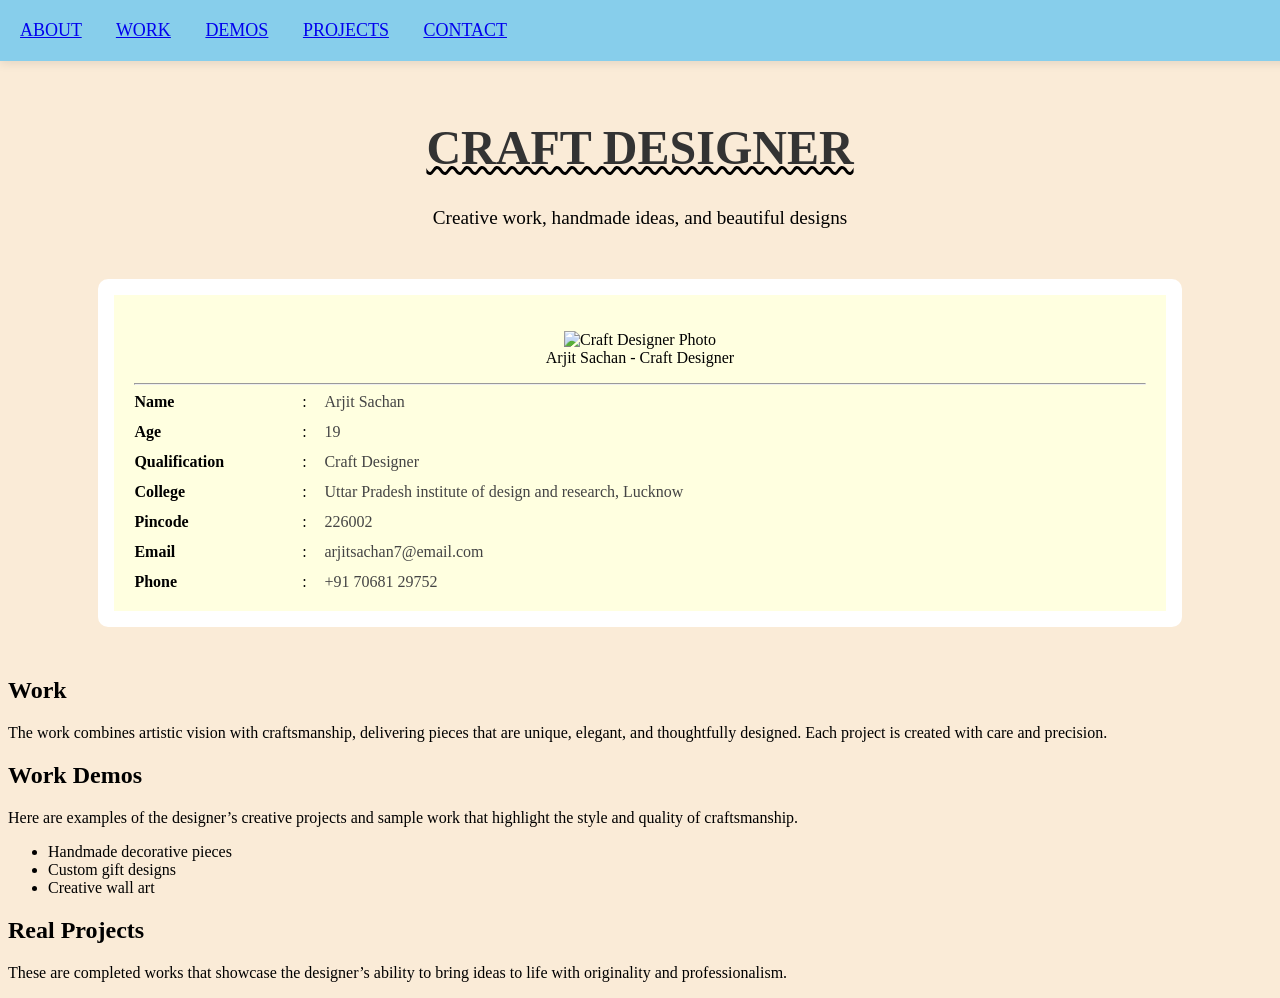
==== index.html @ 00b8e921 "Rename CRAFT.html to index.html" ====
<!DOCTYPE html>
<html lang="en">
<head> 
  <meta charset="UTF-8" />
  <meta name="viewport" content="width=device-width, initial-scale=1.0" />
  <meta name="description" content="Craft website" />
  <meta name="keywords" content="HTML, CSS, website" />
  <meta name="author" content="Your Name" />
  <title>Craft Website</title>
  <link rel="stylesheet" href="craftstyle.css" />
</head>
<body>
  <header id="top" class="header">
    <nav class="navbar">
      <a href="#about" class="nav-link">ABOUT</a>
      <a href="#work" class="nav-link">WORK</a>
      <a href="#demos" class="nav-link">DEMOS</a>
      <a href="#projects" class="nav-link">PROJECTS</a>
      <a href="#contact" class="nav-link">CONTACT</a>
    </nav>
  </header>      
  <div id="about" class="about-section">
    <div class="hero-1">
    <h1 class="hero-title">CRAFT DESIGNER</h1> 
    </div>   
    <p class="hero-text">Creative work, handmade ideas, and beautiful designs</p>
     
                  
  <main>
    <section class="c-1">
        <figure class="photo">
          <img src="c:\Users\saksham\Downloads\arjit photo.jpeg" alt="Craft Designer Photo">
          <figcaption>Arjit Sachan - Craft Designer</figcaption>
        </figure>
       <hr>  
  
    <div id="about" class="profile-grid">
      <div class="label">Name</div><div class="colon">:</div><div class="value">Arjit Sachan</div>
      <div class="label">Age</div><div class="colon">:</div><div class="value">19</div>
      <div class="label">Qualification</div><div class="colon">:</div><div class="value">Craft Designer</div>
      <div class="label">College</div><div class="colon">:</div><div class="value">Uttar Pradesh institute of design and research, Lucknow</div>
      <div class="label">Pincode</div><div class="colon">:</div><div class="value">226002</div>
      <div class="label">Email</div><div class="colon">:</div><div class="value">arjitsachan7@email.com</div>
      <div class="label">Phone</div><div class="colon">:</div><div class="value">+91 70681 29752</div>
    </div>
  </div>
 
</div>
   
      
    </section>  
</div>
    <section id="work" class="c-2">
      <h2>Work</h2>
      <p>The work combines artistic vision with craftsmanship, delivering pieces that are unique, elegant, and thoughtfully designed. Each project is created with care and precision.</p>
    </section>
 
    <section id="demos" class="c-3">
      <h2>Work Demos</h2>
      <p>Here are examples of the designer’s creative projects and sample work that highlight the style and quality of craftsmanship.</p>
      <ul class="list-items">
        <li>Handmade decorative pieces</li>
        <li>Custom gift designs</li>
        <li>Creative wall art</li>
      </ul>
    </section>

    <section id="projects" class="c-4">
      <h2>Real Projects</h2>
      <p>These are completed works that showcase the designer’s ability to bring ideas to life with originality and professionalism.</p>
    </section>

    
      
  </main>
</body>
</html>
---- craftstyle.css ----
body{
    background-color: antiquewhite;
    padding-top: 80px; /* space for fixed navbar */
}
.navbar{
    position: fixed;
    top: 0;
    left: 0;
    right: 0;
    z-index: 1000;
    color: white;
    background-color: skyblue;
    width: 100%;
    font-size: large;
    padding: 20px;
    word-spacing: 30px;
    box-shadow: 0 2px 10px rgba(0, 0, 0, 0.1);
}
.hero-1{
    text-align: center;
    margin-top: 0px;
}
.hero-title{
    color: #333;
    font-family: 'times new roman', Times, serif;
    font-size: 3em;
    display: inline-block;
  text-decoration-line: underline;
  text-decoration-color: black;      /* underline color */
  text-decoration-thickness: 3px;  /* thickness of underline */
  text-decoration-style: wavy;     /* underline style */
}
.hero-text{
    text-align: center;
    margin-top: 0px;
    font-size: 1.2em;
}
.c-1{
    background-color: lightyellow;  
  border: 16px solid white;
  width: 80%;                /* box width */
  margin: 50px auto;           /* centers the box horizontally */
  padding: 20px;               /* space inside the box */
  text-align: center;          /* centers text inside */
  border-radius: 10px;         /* rounded corners */
}


    img{
  width: 250px;              /* best size for gallery thumbnails */
  max-width: 100%;
  text-align: center;
  caption-side: bottom;
    }

@media (max-width: 600px) {
  .c-1 {
    width: 100%;
    margin: 20px auto; 
    padding: 20px;
  }
  .c-1 img {
    width: 80vw;
    max-width: 80vw;
  }
}
.profile-box {
  width: 90%;
  max-width: 600px;
  margin: 40px auto;
  padding: 20px;
  border: 2px solid #333;
  background-color: #f9f9f9;
  border-radius: 8px;
  font-family: Arial, sans-serif;
}

.profile-grid {
  display: grid;
  grid-template-columns: 150px 20px auto; /* label | colon | value */
  row-gap: 12px;
  column-gap: 10px;
  align-items: center;
}

.label {
  font-weight: bold;
  text-align: left;
}

.colon {
  text-align: center;
}

.value {
  text-align: left;
  color: #444;
}

@media (max-width: 600px) {
  .profile-box {
    width: 90vw;
    max-width: 90vw;
    margin: 20px auto;
    padding: 18px;
  }

  .profile-grid {
    grid-template-columns: 1fr 10px 1fr;
  }

  .value {
    text-align: left;
  }
}
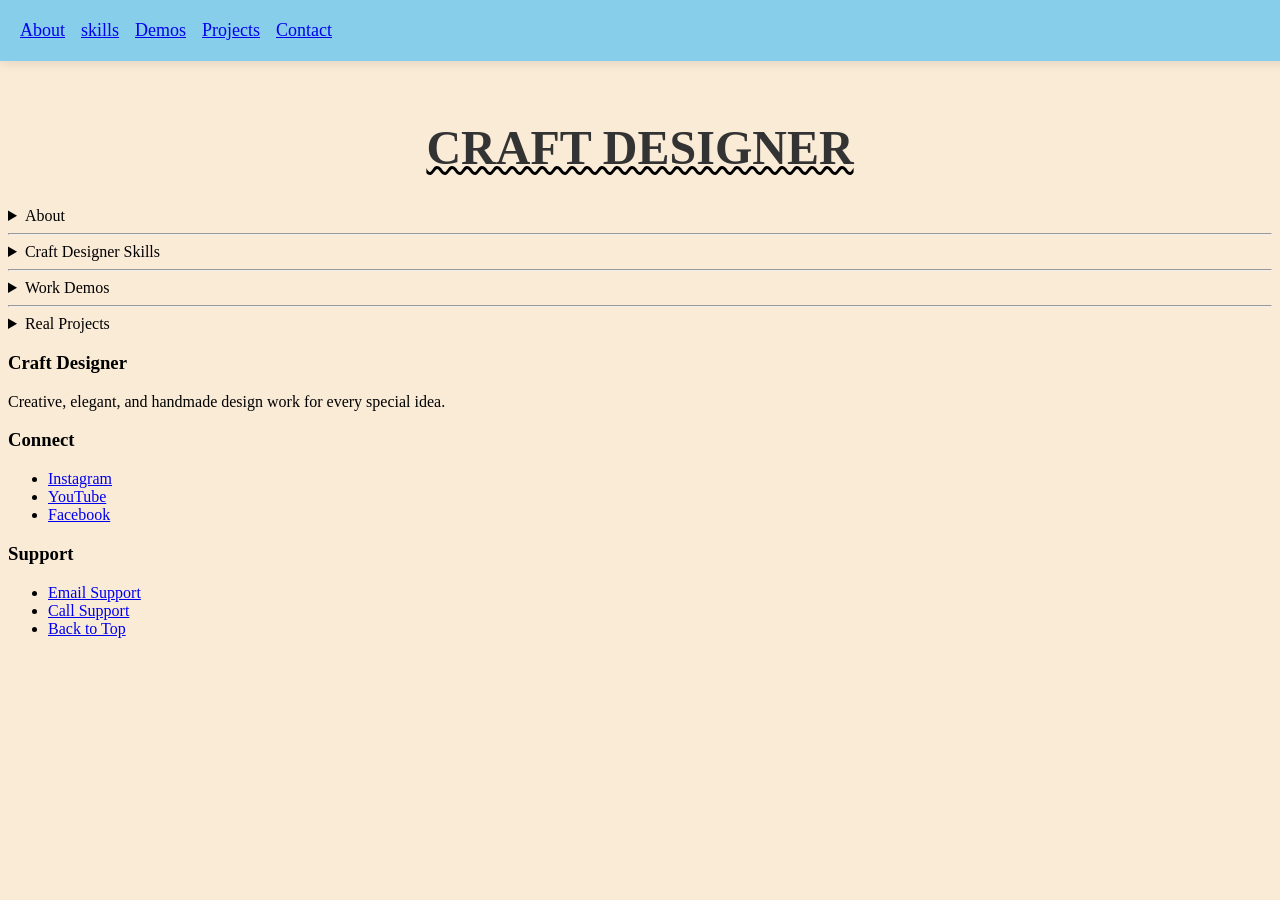
==== commit bc0783ee: "Replace index.html with provided CRAFT.html content" ====
--- a/index.html
+++ b/index.html
@@ -1,77 +1,142 @@
-<!DOCTYPE html>
-<html lang="en">
-<head> 
-  <meta charset="UTF-8" />
-  <meta name="viewport" content="width=device-width, initial-scale=1.0" />
-  <meta name="description" content="Craft website" />
-  <meta name="keywords" content="HTML, CSS, website" />
-  <meta name="author" content="Your Name" />
-  <title>Craft Website</title>
-  <link rel="stylesheet" href="craftstyle.css" />
-</head>
-<body>
-  <header id="top" class="header">
-    <nav class="navbar">
-      <a href="#about" class="nav-link">ABOUT</a>
-      <a href="#work" class="nav-link">WORK</a>
-      <a href="#demos" class="nav-link">DEMOS</a>
-      <a href="#projects" class="nav-link">PROJECTS</a>
-      <a href="#contact" class="nav-link">CONTACT</a>
-    </nav>
-  </header>      
-  <div id="about" class="about-section">
-    <div class="hero-1">
-    <h1 class="hero-title">CRAFT DESIGNER</h1> 
-    </div>   
-    <p class="hero-text">Creative work, handmade ideas, and beautiful designs</p>
-     
-                  
-  <main>
-    <section class="c-1">
-        <figure class="photo">
-          <img src="c:\Users\saksham\Downloads\arjit photo.jpeg" alt="Craft Designer Photo">
-          <figcaption>Arjit Sachan - Craft Designer</figcaption>
-        </figure>
-       <hr>  
-  
-    <div id="about" class="profile-grid">
-      <div class="label">Name</div><div class="colon">:</div><div class="value">Arjit Sachan</div>
-      <div class="label">Age</div><div class="colon">:</div><div class="value">19</div>
-      <div class="label">Qualification</div><div class="colon">:</div><div class="value">Craft Designer</div>
-      <div class="label">College</div><div class="colon">:</div><div class="value">Uttar Pradesh institute of design and research, Lucknow</div>
-      <div class="label">Pincode</div><div class="colon">:</div><div class="value">226002</div>
-      <div class="label">Email</div><div class="colon">:</div><div class="value">arjitsachan7@email.com</div>
-      <div class="label">Phone</div><div class="colon">:</div><div class="value">+91 70681 29752</div>
-    </div>
-  </div>
- 
-</div>
-   
-      
-    </section>  
-</div>
-    <section id="work" class="c-2">
-      <h2>Work</h2>
-      <p>The work combines artistic vision with craftsmanship, delivering pieces that are unique, elegant, and thoughtfully designed. Each project is created with care and precision.</p>
-    </section>
- 
-    <section id="demos" class="c-3">
-      <h2>Work Demos</h2>
-      <p>Here are examples of the designer’s creative projects and sample work that highlight the style and quality of craftsmanship.</p>
-      <ul class="list-items">
-        <li>Handmade decorative pieces</li>
-        <li>Custom gift designs</li>
-        <li>Creative wall art</li>
-      </ul>
-    </section>
-
-    <section id="projects" class="c-4">
-      <h2>Real Projects</h2>
-      <p>These are completed works that showcase the designer’s ability to bring ideas to life with originality and professionalism.</p>
-    </section>
-
-    
-      
-  </main>
-</body>
-</html>
+<!DOCTYPE html>
+<html lang="en">
+<head>
+  <meta charset="UTF-8" />
+  <meta name="viewport" content="width=device-width, initial-scale=1.0" />
+  <meta name="description" content="Craft website" />
+  <meta name="keywords" content="HTML, CSS, website" />
+  <meta name="author" content="Your Name" />
+  <title>Craft Website</title>
+  <link rel="stylesheet" href="craftstyle.css" />
+  <style>
+    .skip-link{position:absolute;left:-999px;top:auto;width:1px;height:1px;overflow:hidden}
+    .skip-link:focus{position:static;left:0;width:auto;height:auto;background:#fff;padding:8px;z-index:1000}
+    .visually-hidden{position:absolute!important;height:1px;width:1px;overflow:hidden;clip:rect(1px,1px,1px,1px);white-space:nowrap}
+    .nav-list{list-style:none;margin:0;padding:0;display:flex;gap:1rem}
+  </style> 
+</head>
+<body> 
+  <a class="skip-link" href="#main-content">Skip to main content</a>
+  <header id="top" class="header" role="banner">
+    <nav class="navbar" role="navigation" aria-label="Primary navigation">
+      <ul class="nav-list">
+        <li><a href="#about" class="nav-link">About</a></li>
+        <li><a href="#skills" class="nav-link">skills</a></li>
+        <li><a href="#demos" class="nav-link">Demos</a></li>
+        <li><a href="#projects" class="nav-link">Projects</a></li>
+        <li><a href="#contact" class="nav-link">Contact</a></li>
+      </ul>
+    </nav>
+    <div class="about-section">
+      <div class="hero-1">
+        <h1 class="hero-title">CRAFT DESIGNER</h1>
+      </div>
+          
+    </div> 
+  </header>
+
+  <main id="main-content" role="main" class="body">
+    <details id="about" class="container">
+      <summary>About</summary>
+      <figure class="photo">
+        <img src="https://raw.githubusercontent.com/sakshamsachan472-cyber/craft-designer/main/arjit%20photo.jpeg" alt="Portrait of Arjit Sachan, craft designer">
+        <figcaption>Arjit Sachan - Craft Designer</figcaption>
+      </figure>
+      <hr>
+  
+      <div id="profile" class="profile-grid" aria-labelledby="profile-heading">
+        <h2 id="profile-heading" class="visually-hidden">Profile details</h2>
+        <div class="label">Name</div><div class="colon">:</div><div class="value">Arjit Sachan</div>
+        <div class="label">Age</div><div class="colon">:</div><div class="value">19</div>
+        <div class="label">Qualification</div><div class="colon">:</div><div class="value">Craft Designer</div>
+        <div class="label">College</div><div class="colon">:</div><div class="value">Uttar Pradesh institute of design and research, Lucknow</div>
+        <div class="label">Pincode</div><div class="colon">:</div><div class="value">226002</div>
+        <div class="label">Email</div><div class="colon">:</div><div class="value">arjitsachan7@email.com</div>
+        <div class="label">Phone</div><div class="colon">:</div><div class="value">+91 70681 29752</div>
+      </div> 
+    </details>
+<hr> 
+
+    <details class="skills-1">
+      <summary id="skills">Craft Designer Skills</summary>    
+      
+      <p>The work combines artistic vision with craftsmanship, delivering pieces that are unique, elegant, and thoughtfully designed. Each project is created with care and precision.</p>
+  
+      <div class="row">
+    <div class="box">
+    <h2>
+ CRAFT DESGNER SKILLS</h2>
+ <div class="label">Material Sensibility</div><div class="value">Understanding how different materials (wood, clay, textiles, paper, metals) behave and how to use them creatively.</div>
+  
+<div class="label">Handcraft Techniques</div><div class="value">Skills in carving, weaving, pottery, origami, embroidery, or other traditional craft methods.</div>
+
+    <div class="label">Visual Design</div><div class="value">Strong grasp of color theory, typography, layout, and composition.</div>
+
+<div class="label">Prototyping & Model Making</div><div class="value">Ability to create mock-ups or prototypes to test ideas.</div>
+</div>
+<div class="box">
+      <h2>CREATIVE & STRATEGIC SKILLS</h2>
+    
+    <div class="label">Design Thinking</div><div class="value">Problem-solving through iterative design processes.</div>
+    <div class="label">Storytelling</div><div class="value">Presenting craft work with a narrative that connects emotionally with audiences.</div>
+    <div class="label">Innovation</div><div class="value">Combining traditional craft with modern design trends.</div>
+
+<div class="label">Sustainability Awareness</div><div class="value">Using eco-friendly materials and processes.</div>
+</div>
+<div class="box">
+<h2>Human-Centered & Soft Skills</h2>
+<div class="label">Empathy</div><div class="value">Understanding user needs and designing for real people.</div>
+<div class="label">Cultural Intelligence</div><div class="value">Sensitivity to traditions, heritage, and local aesthetics.</div>
+<div class="label">Collaboration</div><div class="value">Working with artisans, clients, and cross-disciplinary teams.</div>
+<div class="label">Communication</div><div class="value">Explaining design choices clearly to clients or in portfolios.</div>
+</div>
+
+</div> 
+</details>
+    <hr> 
+    <details id="demos" class="demo-1">
+      <summary>Work Demos</summary>
+      <p>Here are examples of the designer’s creative projects and sample work that highlight the style and quality of craftsmanship.</p>
+      <ul class="list-items">
+        <li>Handmade decorative pieces</li>
+        <li>Custom gift designs</li>
+        <li>Creative wall art</li>
+      </ul>
+    </details>
+<hr>   
+    <details id="projects" class="projects-1">
+      <summary>Real Projects</summary>
+      <p>These are completed works that showcase the designer’s ability to bring ideas to life with originality and professionalism.</p>
+    </details>
+  </main>
+</div>
+</body>
+    <footer role="contentinfo" class="site-footer">
+      <div class="footer-grid">
+        <div class="footer-box">
+          <h3>Craft Designer</h3>
+          <div class="footer-brand">
+            <p>Creative, elegant, and handmade design work for every special idea.</p>
+          </div>
+        </div>
+
+        <div id="contact" class="footer-box">
+          <h3>Connect</h3>
+          <ul class="footer-links">
+            <li><a href="https://www.instagram.com/_arjit_x7?utm_source=ig_web_button_share_sheet&igsh=ZDNlZDc0MzIxNw==" target="_blank" rel="noopener noreferrer">Instagram</a></li>
+            <li><a href="https://www.youtube.com/channel/UCXFf39tmKDQaZUtXm2usYuw" target="_blank" rel="noopener noreferrer">YouTube</a></li>
+            <li><a href="https://www.facebook.com/" target="_blank" rel="noopener noreferrer">Facebook</a></li>
+          </ul>
+        </div>
+
+        <div class="footer-box">
+          <h3>Support</h3>
+          <ul class="footer-links">
+            <li><a href="mailto:arjitsachan7@email.com">Email Support</a></li>
+            <li><a href="tel:+917068129752">Call Support</a></li>
+            <li><a href="#top">Back to Top</a></li>
+          </ul>
+        </div>
+      </div>
+    </footer>
+</html>
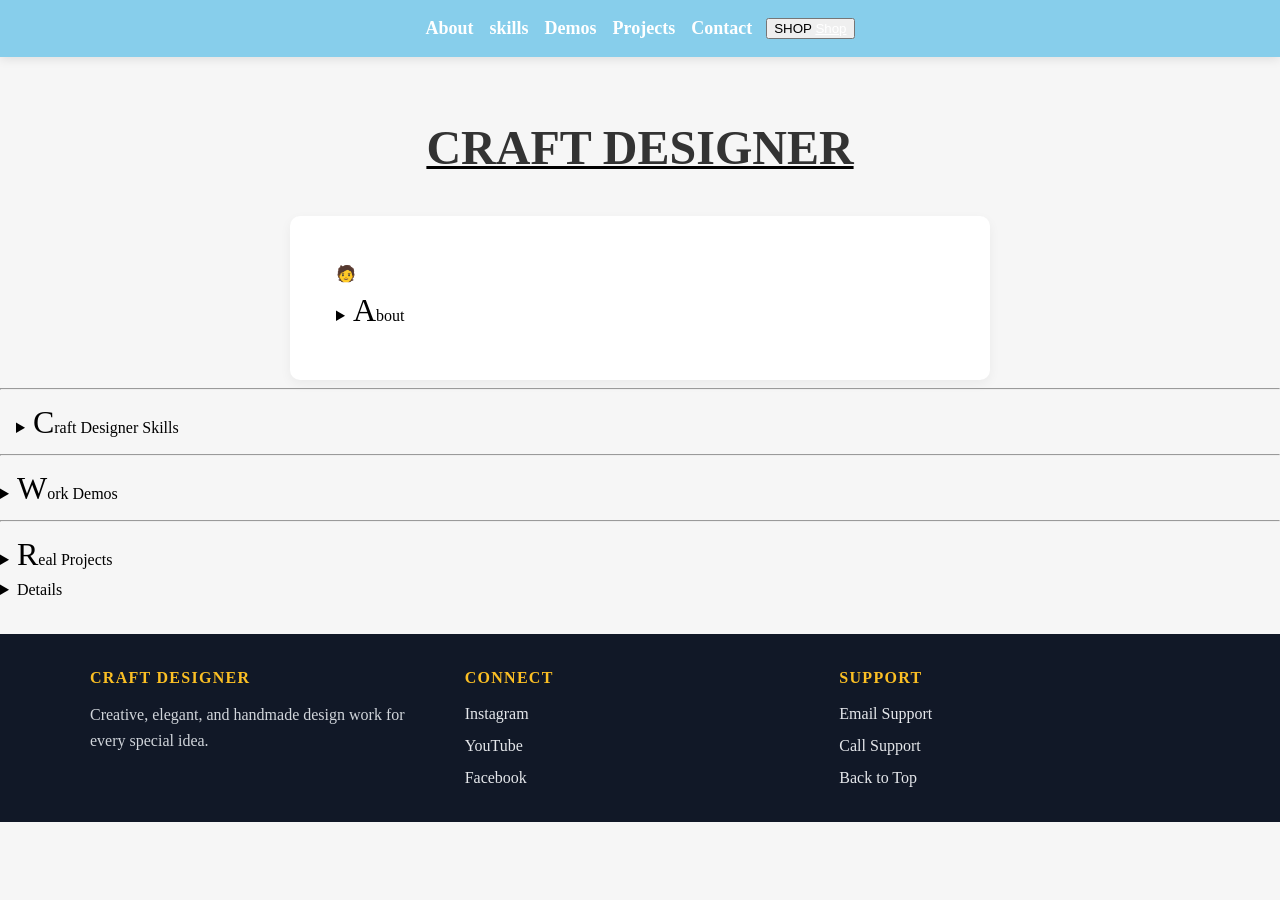
==== commit d416e3e0: "Rename CRAFT.html to index.html" ====
--- a/index.html
+++ b/index.html
@@ -1,142 +1,205 @@
-<!DOCTYPE html>
-<html lang="en">
-<head>
-  <meta charset="UTF-8" />
-  <meta name="viewport" content="width=device-width, initial-scale=1.0" />
-  <meta name="description" content="Craft website" />
-  <meta name="keywords" content="HTML, CSS, website" />
-  <meta name="author" content="Your Name" />
-  <title>Craft Website</title>
-  <link rel="stylesheet" href="craftstyle.css" />
-  <style>
-    .skip-link{position:absolute;left:-999px;top:auto;width:1px;height:1px;overflow:hidden}
-    .skip-link:focus{position:static;left:0;width:auto;height:auto;background:#fff;padding:8px;z-index:1000}
-    .visually-hidden{position:absolute!important;height:1px;width:1px;overflow:hidden;clip:rect(1px,1px,1px,1px);white-space:nowrap}
-    .nav-list{list-style:none;margin:0;padding:0;display:flex;gap:1rem}
-  </style> 
-</head>
-<body> 
-  <a class="skip-link" href="#main-content">Skip to main content</a>
-  <header id="top" class="header" role="banner">
-    <nav class="navbar" role="navigation" aria-label="Primary navigation">
-      <ul class="nav-list">
-        <li><a href="#about" class="nav-link">About</a></li>
-        <li><a href="#skills" class="nav-link">skills</a></li>
-        <li><a href="#demos" class="nav-link">Demos</a></li>
-        <li><a href="#projects" class="nav-link">Projects</a></li>
-        <li><a href="#contact" class="nav-link">Contact</a></li>
-      </ul>
-    </nav>
-    <div class="about-section">
-      <div class="hero-1">
-        <h1 class="hero-title">CRAFT DESIGNER</h1>
-      </div>
-          
-    </div> 
-  </header>
-
-  <main id="main-content" role="main" class="body">
-    <details id="about" class="container">
-      <summary>About</summary>
-      <figure class="photo">
-        <img src="https://raw.githubusercontent.com/sakshamsachan472-cyber/craft-designer/main/arjit%20photo.jpeg" alt="Portrait of Arjit Sachan, craft designer">
-        <figcaption>Arjit Sachan - Craft Designer</figcaption>
-      </figure>
-      <hr>
-  
-      <div id="profile" class="profile-grid" aria-labelledby="profile-heading">
-        <h2 id="profile-heading" class="visually-hidden">Profile details</h2>
-        <div class="label">Name</div><div class="colon">:</div><div class="value">Arjit Sachan</div>
-        <div class="label">Age</div><div class="colon">:</div><div class="value">19</div>
-        <div class="label">Qualification</div><div class="colon">:</div><div class="value">Craft Designer</div>
-        <div class="label">College</div><div class="colon">:</div><div class="value">Uttar Pradesh institute of design and research, Lucknow</div>
-        <div class="label">Pincode</div><div class="colon">:</div><div class="value">226002</div>
-        <div class="label">Email</div><div class="colon">:</div><div class="value">arjitsachan7@email.com</div>
-        <div class="label">Phone</div><div class="colon">:</div><div class="value">+91 70681 29752</div>
-      </div> 
-    </details>
-<hr> 
-
-    <details class="skills-1">
-      <summary id="skills">Craft Designer Skills</summary>    
-      
-      <p>The work combines artistic vision with craftsmanship, delivering pieces that are unique, elegant, and thoughtfully designed. Each project is created with care and precision.</p>
-  
-      <div class="row">
-    <div class="box">
-    <h2>
- CRAFT DESGNER SKILLS</h2>
- <div class="label">Material Sensibility</div><div class="value">Understanding how different materials (wood, clay, textiles, paper, metals) behave and how to use them creatively.</div>
-  
-<div class="label">Handcraft Techniques</div><div class="value">Skills in carving, weaving, pottery, origami, embroidery, or other traditional craft methods.</div>
-
-    <div class="label">Visual Design</div><div class="value">Strong grasp of color theory, typography, layout, and composition.</div>
-
-<div class="label">Prototyping & Model Making</div><div class="value">Ability to create mock-ups or prototypes to test ideas.</div>
-</div>
-<div class="box">
-      <h2>CREATIVE & STRATEGIC SKILLS</h2>
-    
-    <div class="label">Design Thinking</div><div class="value">Problem-solving through iterative design processes.</div>
-    <div class="label">Storytelling</div><div class="value">Presenting craft work with a narrative that connects emotionally with audiences.</div>
-    <div class="label">Innovation</div><div class="value">Combining traditional craft with modern design trends.</div>
-
-<div class="label">Sustainability Awareness</div><div class="value">Using eco-friendly materials and processes.</div>
-</div>
-<div class="box">
-<h2>Human-Centered & Soft Skills</h2>
-<div class="label">Empathy</div><div class="value">Understanding user needs and designing for real people.</div>
-<div class="label">Cultural Intelligence</div><div class="value">Sensitivity to traditions, heritage, and local aesthetics.</div>
-<div class="label">Collaboration</div><div class="value">Working with artisans, clients, and cross-disciplinary teams.</div>
-<div class="label">Communication</div><div class="value">Explaining design choices clearly to clients or in portfolios.</div>
-</div>
-
-</div> 
-</details>
-    <hr> 
-    <details id="demos" class="demo-1">
-      <summary>Work Demos</summary>
-      <p>Here are examples of the designer’s creative projects and sample work that highlight the style and quality of craftsmanship.</p>
-      <ul class="list-items">
-        <li>Handmade decorative pieces</li>
-        <li>Custom gift designs</li>
-        <li>Creative wall art</li>
-      </ul>
-    </details>
-<hr>   
-    <details id="projects" class="projects-1">
-      <summary>Real Projects</summary>
-      <p>These are completed works that showcase the designer’s ability to bring ideas to life with originality and professionalism.</p>
-    </details>
-  </main>
-</div>
-</body>
-    <footer role="contentinfo" class="site-footer">
-      <div class="footer-grid">
-        <div class="footer-box">
-          <h3>Craft Designer</h3>
-          <div class="footer-brand">
-            <p>Creative, elegant, and handmade design work for every special idea.</p>
-          </div>
-        </div>
-
-        <div id="contact" class="footer-box">
-          <h3>Connect</h3>
-          <ul class="footer-links">
-            <li><a href="https://www.instagram.com/_arjit_x7?utm_source=ig_web_button_share_sheet&igsh=ZDNlZDc0MzIxNw==" target="_blank" rel="noopener noreferrer">Instagram</a></li>
-            <li><a href="https://www.youtube.com/channel/UCXFf39tmKDQaZUtXm2usYuw" target="_blank" rel="noopener noreferrer">YouTube</a></li>
-            <li><a href="https://www.facebook.com/" target="_blank" rel="noopener noreferrer">Facebook</a></li>
-          </ul>
-        </div>
-
-        <div class="footer-box">
-          <h3>Support</h3>
-          <ul class="footer-links">
-            <li><a href="mailto:arjitsachan7@email.com">Email Support</a></li>
-            <li><a href="tel:+917068129752">Call Support</a></li>
-            <li><a href="#top">Back to Top</a></li>
-          </ul>
-        </div>
-      </div>
-    </footer>
-</html>
+<!DOCTYPE html>
+<html lang="en">
+<head>
+  <meta charset="UTF-8" />
+  <meta name="viewport" content="width=device-width, initial-scale=1.0" />
+  <meta name="description" content="Craft website" />
+  <meta name="keywords" content="HTML, CSS, website" />
+  <meta name="author" content="Your Name" />
+  <title>Craft Website</title>
+  <link rel="stylesheet" href="craftstyle.css" />
+  <style>
+    .skip-link{position:absolute;left:-999px;top:auto;width:1px;height:1px;overflow:hidden}
+    .skip-link:focus{position:static;left:0;width:auto;height:auto;background:#fff;padding:8px;z-index:1000}
+    .visually-hidden{position:absolute!important;height:1px;width:1px;overflow:hidden;clip:rect(1px,1px,1px,1px);white-space:nowrap}
+    .nav-list{list-style:none;margin:0;padding:0;display:flex;gap:1rem}
+  </style> 
+</head> 
+<body> 
+  <a class="skip-link" href="#main-content">Skip to main content</a>
+  <header id="top" class="header" role="banner">
+    <nav class="navbar" role="navigation" aria-label="Primary navigation">
+      <ul class="nav-list">
+        <li><a href="#about" class="nav-link">About</a></li>
+        <li><a href="#skills" class="nav-link">skills</a></li>
+        <li><a href="#demos" class="nav-link">Demos</a></li>
+        <li><a href="#projects" class="nav-link">Projects</a></li>
+        <li><a href="#contact" class="nav-link">Contact</a></li>
+      </ul>
+      <button class="shop-button">SHOP 
+        <a href="shop.html">Shop</a>
+      </button>
+    </nav>
+    <div class="about-section">
+      <div class="hero-1">
+        <h1 class="hero-title">CRAFT DESIGNER</h1>
+      </div>
+           
+    </div> 
+  </header>  
+
+  <main id="main-content" role="main" class="body">
+    <details id="about" class="container">
+      <summary>About</summary>
+      <figure class="photo">
+        <img class="profile-img" src="https://raw.githubusercontent.com/sakshamsachan472-cyber/craft-designer/main/arjit%20photo.jpeg" alt="Portrait of Arjit Sachan, craft designer">
+        <figcaption>Arjit Sachan - Craft Designer</figcaption>
+      </figure>
+      <hr>
+  
+      <div class="profile-grid" aria-labelledby="profile-heading">
+        <h2 id="profile-heading" class="visually-hidden">Profile details</h2>
+        <div class="label">Name</div><div class="colon">:</div><div class="value">Arjit Sachan</div>
+        <div class="label">Age</div><div class="colon">:</div><div class="value">19</div>
+        <div class="label">Qualification</div><div class="colon">:</div><div class="value">Craft Designer</div>
+        <div class="label">College</div><div class="colon">:</div><div class="value">Uttar Pradesh institute of design and research, Lucknow</div>
+        <div class="label">Pincode</div><div class="colon">:</div><div class="value">226002</div>
+        <div class="label">Email</div><div class="colon">:</div><div class="value">arjitsachan7@email.com</div>
+        <div class="label">Phone</div><div class="colon">:</div><div class="value">+91 70681 29752</div>
+      </div> 
+    </details>
+<hr> 
+
+    <details class="skills-1">
+      <summary id="skills">Craft Designer Skills</summary>    
+      <nav aria-label="Primary navigation" class="skills-nav">
+        <ul class="skill-list"> 
+          <li><a href="#basic">Basic Skills</a></li>
+          <li><a href="#creative">Creative & Strategic Skills</a></li>
+          <li><a href="#human-centered">Human-Centered & Soft Skills</a></li>
+        </ul>
+      </nav>  
+      <p>The work combines artistic vision with craftsmanship, delivering pieces that are unique, elegant, and thoughtfully designed. Each project is created with care and precision.</p>
+  
+      <div class="row">
+    <div id="basic" class="box">
+    <h2>
+ CRAFT DESGNER SKILLS</h2>
+ <img class="skills-img" src="https://th.bing.com/th/id/OIP.TM-cXn9MrnkjtQ9M7yG9tgHaE3?w=233&h=180&c=7&r=0&o=7&dpr=1.3&pid=1.7&rm=3" alt="basic Craft Designer Skills"> 
+ <div class="label">Material Sensibility</div><div class="value">Understanding how different materials (wood, clay, textiles, paper, metals) behave and how to use them creatively.</div>
+  
+<div class="label">Handcraft Techniques</div><div class="value">Skills in carving, weaving, pottery, origami, embroidery, or other traditional craft methods.</div>
+
+    <div class="label">Visual Design</div><div class="value">Strong grasp of color theory, typography, layout, and composition.</div>
+
+<div class="label">Prototyping & Model Making</div><div class="value">Ability to create mock-ups or prototypes to test ideas.</div>
+</div>
+<div id="creative" class="box">
+      <h2>CREATIVE & STRATEGIC SKILLS</h2>
+    <img class="skills-img" src="[data-uri]" alt="Creative & Strategic Skills">
+    <div class="label">Design Thinking</div><div class="value">Problem-solving through iterative design processes.</div>
+    <div class="label">Storytelling</div><div class="value">Presenting craft work with a narrative that connects emotionally with audiences.</div>
+    <div class="label">Innovation</div><div class="value">Combining traditional craft with modern design trends.</div>
+
+<div class="label">Sustainability Awareness</div><div class="value">Using eco-friendly materials and processes.</div>
+</div>
+<div id="human-centered" class="box">
+<h2>Human-Centered & Soft Skills</h2>
+<img class="skills-img" src="https://th.bing.com/th/id/OIP.yki8HWZ-POfDiFZF5OruIgHaGG?w=197&h=180&c=7&r=0&o=7&dpr=1.3&pid=1.7&rm=3" alt="human centric soft skills">
+<div class="label">Empathy</div><div class="value">Understanding user needs and designing for real people.</div>
+<div class="label">Cultural Intelligence</div><div class="value">Sensitivity to traditions, heritage, and local aesthetics.</div>
+<div class="label">Collaboration</div><div class="value">Working with artisans, clients, and cross-disciplinary teams.</div>
+<div class="label">Communication</div><div class="value">Explaining design choices clearly to clients or in portfolios.</div>
+</div>
+   
+</div> 
+</details>
+    <hr> 
+    <details id="demos" class="demo-1">
+      <summary>Work Demos</summary>
+      <p>Here are examples of the designer’s creative projects and sample work that highlight the style and quality of craftsmanship.</p>
+      <ul class="list-items">
+        <li>Handmade decorative pieces</li>
+        <li>Custom gift designs</li>
+        <li>Creative wall art</li>
+      </ul>
+    </details>
+<hr>    
+    <details id="projects" class="projects-1">
+      <summary>Real Projects</summary>
+      <p>These are completed works that showcase the designer’s ability to bring ideas to life with originality and professionalism.</p>
+   <div class="project-1">
+    <div class="vid-1">
+      <video controls class="shoe-vid">
+
+  <source src="https://raw.githubusercontent.com/sakshamsachan472-cyber/craft-designer/2b57cafa504973f8b7a39ed8c520fc420c164064/shoe%20vid%201.mp4" type="video/mp4">
+</video>
+    </div>     
+    <div class="shoe-info">
+      <h2 class="shoe-1">ABOUT THE SHOES</h2>
+      <h3>Shoes are inspired by Warli art and culture.</h3>
+     <p>Warli art is a tribal folk art form from</p>
+      <p id="loc-1">Maharashtra, India, created by the Warli people</p>
+      <p>One of the oldest styles of Indian art, dating back thousands of years</p>
+        <p>known for its simple yet expressive geometric patterns.</p> 
+          <p>Traditionally, Warli paintings were done on mud walls using rice paste,</p> <p> they depict scenes of daily life, nature, and rituals.</p>
+    </div>
+   </div>
+   <div class="divider"></div>     
+   <div class="project-1">
+   <div class="shoe-img">
+<img class="shoe-img1" src="https://raw.githubusercontent.com/sakshamsachan472-cyber/craft-designer/2b57cafa504973f8b7a39ed8c520fc420c164064/shoe%201.jpeg" alt="Shoe Image">
+   </div>
+   <div>
+<h3>✨ Key Features of Warli Art</h3>
+<p><strong>Geometric Shapes:</strong> Circles, triangles, and squares are used to represent humans, animals, and natural elements.</p>
+<p><strong>Storytelling:</strong> Often shows farming, dancing, hunting, or community life.</p>
+<p><strong>Minimalist Style:</strong> Simple lines and forms, yet deeply symbolic.</p>
+<p><strong>Cultural Roots:</strong> Reflects harmony with nature and the importance of community.</p> 
+   </div>
+   </div>
+    <div class="divider"></div>
+   <div class="project-1">
+    <div class="container-1">
+    <div class="shoe-img12">
+      <img class="shoe-img2" src="https://raw.githubusercontent.com/sakshamsachan472-cyber/craft-designer/2b57cafa504973f8b7a39ed8c520fc420c164064/shoe%202.jpeg" alt="Shoe Image">
+ </div>     
+ </div>
+ <div class="dance">
+<h3>✨ Meaning of the Women’s Circle</h3> 
+<p>The women’s circle motif is inspired by Warli art,</p> 
+<p>where tribal women are shown dancing together in harmony.</p> 
+<p>It symbolizes unity, celebration, and the timeless bond between community and nature — </p>
+<p>a heritage story reimagined on sneakers.</p>
+<h3>✨ Meaning of “Home” in Warli Art</h3>
+<p>The home motif in Warli art is more than a hut</p>
+<p>it symbolizes belonging, safety, and the heartbeat of community life</p>
+<p>Paired with the women’s circle, it tells a story of unity</p>
+<p>tradition, and the joy of living together.</p>
+   </div>
+    </details> 
+      <div class="divider"></div>
+    <details>
+     
+  </main>   
+
+    <footer role="contentinfo" class="site-footer">
+      <div class="footer-grid">
+        <div class="footer-box">
+          <h3>Craft Designer</h3>
+          <div class="footer-brand">
+            <p>Creative, elegant, and handmade design work for every special idea.</p>
+          </div>
+        </div>
+
+        <div id="contact" class="footer-box">
+          <h3>Connect</h3>
+          <ul class="footer-links">
+            <li><a href="https://www.instagram.com/_arjit_x7?utm_source=ig_web_button_share_sheet&igsh=ZDNlZDc0MzIxNw==" target="_blank" rel="noopener noreferrer">Instagram</a></li>
+            <li><a href="https://www.youtube.com/channel/UCXFf39tmKDQaZUtXm2usYuw" target="_blank" rel="noopener noreferrer">YouTube</a></li>
+            <li><a href="https://www.facebook.com/" target="_blank" rel="noopener noreferrer">Facebook</a></li>
+          </ul>
+        </div>
+
+        <div class="footer-box">
+          <h3>Support</h3>
+          <ul class="footer-links">
+            <li><a href="mailto:arjitsachan7@email.com">Email Support</a></li>
+            <li><a href="tel:+917068129752">Call Support</a></li>
+            <li><a href="#top">Back to Top</a></li>
+          </ul>
+        </div>
+      </div> 
+    </footer>
+  </body>
+</html>
--- a/craftstyle.css
+++ b/craftstyle.css
@@ -1,115 +1,347 @@
-body{
-    background-color: antiquewhite;
-    padding-top: 80px; /* space for fixed navbar */
-}
-.navbar{
-    position: fixed;
-    top: 0;
-    left: 0;
-    right: 0;
-    z-index: 1000;
-    color: white;
-    background-color: skyblue;
-    width: 100%;
-    font-size: large;
-    padding: 20px;
-    word-spacing: 30px;
-    box-shadow: 0 2px 10px rgba(0, 0, 0, 0.1);
-}
-.hero-1{
-    text-align: center;
-    margin-top: 0px;
-}
-.hero-title{
-    color: #333;
-    font-family: 'times new roman', Times, serif;
-    font-size: 3em;
-    display: inline-block;
-  text-decoration-line: underline;
-  text-decoration-color: black;      /* underline color */
-  text-decoration-thickness: 3px;  /* thickness of underline */
-  text-decoration-style: wavy;     /* underline style */
-}
-.hero-text{
-    text-align: center;
-    margin-top: 0px;
-    font-size: 1.2em;
-}
-.c-1{
-    background-color: lightyellow;  
-  border: 16px solid white;
-  width: 80%;                /* box width */
-  margin: 50px auto;           /* centers the box horizontally */
-  padding: 20px;               /* space inside the box */
-  text-align: center;          /* centers text inside */
-  border-radius: 10px;         /* rounded corners */
-}
-
-
-    img{
-  width: 250px;              /* best size for gallery thumbnails */
-  max-width: 100%;
-  text-align: center;
-  caption-side: bottom;
-    }
-
-@media (max-width: 600px) {
-  .c-1 {
-    width: 100%;
-    margin: 20px auto; 
-    padding: 20px;
-  }
-  .c-1 img {
-    width: 80vw;
-    max-width: 80vw;
-  }
-}
-.profile-box {
-  width: 90%;
-  max-width: 600px;
-  margin: 40px auto;
-  padding: 20px;
-  border: 2px solid #333;
-  background-color: #f9f9f9;
-  border-radius: 8px;
-  font-family: Arial, sans-serif;
-}
-
-.profile-grid {
-  display: grid;
-  grid-template-columns: 150px 20px auto; /* label | colon | value */
-  row-gap: 12px;
-  column-gap: 10px;
-  align-items: center;
-}
-
-.label {
-  font-weight: bold;
-  text-align: left;
-}
-
-.colon {
-  text-align: center;
-}
-
-.value {
-  text-align: left;
-  color: #444;
-}
-
-@media (max-width: 600px) {
-  .profile-box {
-    width: 90vw;
-    max-width: 90vw;
-    margin: 20px auto;
-    padding: 18px;
-  }
-
-  .profile-grid {
-    grid-template-columns: 1fr 10px 1fr;
-  }
-
-  .value {
-    text-align: left;
-  }
-}
+* {
+    box-sizing: border-box;
+}
+body{
+    background-color:   #f6f6f6;
+    padding-top: 80px; /* space for fixed navbar */
+    margin: 0;
+    line-height: 1.5;
+    width: 100%;
+}
+
+.navbar{
+    position: fixed;
+    top: 0;
+    left: 0;
+    right: 0;
+    z-index: 1000;
+    color: white;
+    background-color: skyblue;
+    width: 100%;
+    font-size: large;
+    padding: 15px 20px;
+    display: flex;
+    justify-content: center;
+    align-items: center;
+    gap: 14px;
+    flex-wrap: nowrap;
+    overflow-x: auto;
+    box-shadow: 0 2px 10px rgba(0, 0, 0, 0.1);
+}
+
+.nav-link {
+    color: white;
+    text-decoration: none;
+    font-weight: 600;
+    white-space: nowrap;
+}
+
+.hero-1{
+    text-align: center;
+    margin-top: 0px;
+}
+
+.hero-title{
+    color: #333;
+    font-family: 'times new roman', Times, serif;
+    font-size: 3em;
+    display: inline-block;
+    text-decoration-line: underline;
+    text-decoration-color: black;      /* underline color */
+    text-decoration-thickness: 3px;  /* thickness of underline */
+    white-space: nowrap;
+}
+.hero-text{
+    text-align: center;
+    margin-top: 0px;
+    font-size: 1.2em;
+}
+.container {
+  max-width: 700px;
+  width: 100%;
+  margin: 0 auto;
+  padding: 30px;
+  background-color: white;
+  border-radius: 10px;
+  box-shadow: 0 4px 12px rgba(0, 0, 0, 0.05);
+   /* Border styling */
+  border: 16px solid  #ffffff;       /* thickness, style, color */
+  border-radius: 10px;          /* rounded corners */
+}
+.demo-1{
+text-decoration: solid; 
+}
+
+img{
+    width: 250px;              /* best size for gallery thumbnails */
+    max-width: 100%;
+    text-align: center;
+    caption-side: bottom;
+}
+
+.c-1 summary::-webkit-details-marker {
+    display: none;
+}
+
+.c-1[open] summary {
+    margin-bottom: 12px;
+    color: #0066cc; 
+}
+
+img{
+    width: 250px;              /* best size for gallery thumbnails */
+    max-width: 100%;
+    text-align: center;
+    caption-side: bottom;
+}
+
+@media (max-width: 768px) {
+  body {
+    padding-top: 90px;
+  }
+
+  .navbar {
+    padding: 12px 14px;
+    gap: 10px 12px;
+    font-size: 0.95rem;
+  }
+
+  .hero-title {
+    font-size: 2.2rem;
+    line-height: 1.2;
+  }
+
+  .hero-text {
+    font-size: 1rem;
+    padding: 0 10px;
+  }
+}
+
+@media (max-width: 600px) {
+}
+
+@media (max-width: 480px) {
+  body {
+    padding-top: 100px;
+  }
+
+  .navbar {
+    justify-content: flex-start;
+  }
+
+  .hero-title {
+    font-size: 1.7rem;
+    line-height: 1.2;
+    white-space: nowrap;
+    display: block;
+    overflow: hidden;
+    text-overflow: ellipsis;
+  }
+
+  .hero-text {
+    font-size: 0.95rem;
+  }
+
+  img {
+    width: 100%;
+    max-width: 250px;
+  }
+}
+
+.profile-box {
+  width: 90%;
+  max-width: 600px;
+  margin: 40px auto;
+  padding: 20px;
+  border: 2px solid #333;
+  background-color: #f9f9f9;
+  border-radius: 8px;
+  font-family: Arial, sans-serif;
+}
+
+.profile-grid {
+  display: grid;
+  grid-template-columns: 150px 20px auto; /* label | colon | value */
+  row-gap: 12px;
+  column-gap: 10px;
+  align-items: center;
+}
+
+.label {
+  font-weight: bold;
+  text-align: left;
+}
+
+.colon {
+  text-align: left;
+}
+
+.value {
+  text-align: left;
+  color: #444;
+}
+
+@media (max-width: 600px) {
+  .profile-box {
+    width: 90vw;
+    max-width: 90vw;
+    margin: 20px auto;
+    padding: 18px;
+  }
+
+  .profile-grid {
+    grid-template-columns: 1fr 10px 1fr;
+  }
+
+  .value {
+    text-align: left;
+  }
+}
+
+html,
+body {
+  min-height: 100%;
+  margin: 0;
+  padding: 0;
+}
+
+body {
+  display: flex;
+  flex-direction: column;
+  min-height: 100vh;
+}
+
+.hero-1 {
+  text-align: center;
+  margin-top: 0px;
+  padding-top: 80px;
+}
+
+.site-footer {
+  background: #111827;
+  color: #f9fafb;
+  padding: 2rem 1.25rem;
+  margin-top: 2rem;
+}
+
+.footer-grid {
+  max-width: 1100px;
+  margin: 0 auto;
+  display: grid;
+  grid-template-columns: repeat(auto-fit, minmax(180px, 1fr));
+  gap: 1.5rem;
+}
+
+.footer-box h3 {
+  margin: 0 0 0.75rem;
+  font-size: 1rem;
+  text-transform: uppercase;
+  letter-spacing: 0.08em;
+  color: #fbbf24;
+}
+
+.footer-links {
+  list-style: none;
+  margin: 0;
+  padding: 0;
+  display: flex;
+  flex-direction: column;
+  gap: 0.5rem;
+}
+
+.footer-links a {
+  color: #e5e7eb;
+  text-decoration: none;
+}
+
+.footer-links a:hover {
+  color: #fbbf24;
+}
+
+.footer-brand p {
+  margin: 0.2rem 0 0;
+  line-height: 1.6;
+  color: #d1d5db;
+} 
+
+a {
+  color: white;
+}
+
+a:visited {
+  color: purple;
+}
+
+a:hover {
+  color: orange;
+}
+
+
+a:active {
+  color: red;
+}
+.hr {
+  margin-bottom: 30px;
+  color: black;
+}
+.button-1{
+  background-color: #fbbf24;
+  color: #111827;
+}
+.skills-1{
+  width: 100%;
+  padding: 0 16px;
+  box-sizing: border-box;
+}
+
+.box {
+  width: 100%;
+  max-width: 300px;              /* size of the box */
+  margin: 20px auto;         /* spacing and centering */
+  padding: 20px;             /* space inside */
+  background-color: white; /* background color */
+  border: 20px solid white;    /* border around */
+  border-radius: 10px;       /* rounded corners */
+  box-shadow: 0 4px 8px rgba(0,0,0,0.2); /* subtle shadow */
+}
+.box:hover{
+  background-color: #f0f0f0;
+  border-color: #ccc;
+  box-shadow: 0 6px 12px rgba(0,0,0,0.3);
+  transform: scale(1.20);
+}
+.row {
+  display: flex;            /* puts boxes in a row */
+  gap: 20px;                /* spacing between boxes */
+  justify-content: center;  /* centers them horizontally */
+  flex-wrap: wrap;
+}
+
+@media (max-width: 768px) {
+  .skills-1 {
+    padding: 0 12px;
+  }
+
+  .row {
+    flex-direction: column; 
+    align-items: stretch;
+    gap: 16px;
+  }
+
+  .box {
+    max-width: 100%;
+    margin: 12px auto;
+  }
+}
+summary::first-letter {
+  font-size: 2rem;
+} 
+
+.container:hover{
+  transform: scale(1.05);
+  background-color: white;
+}
+
+.container::before{
+  content: "🧑 ";
+}
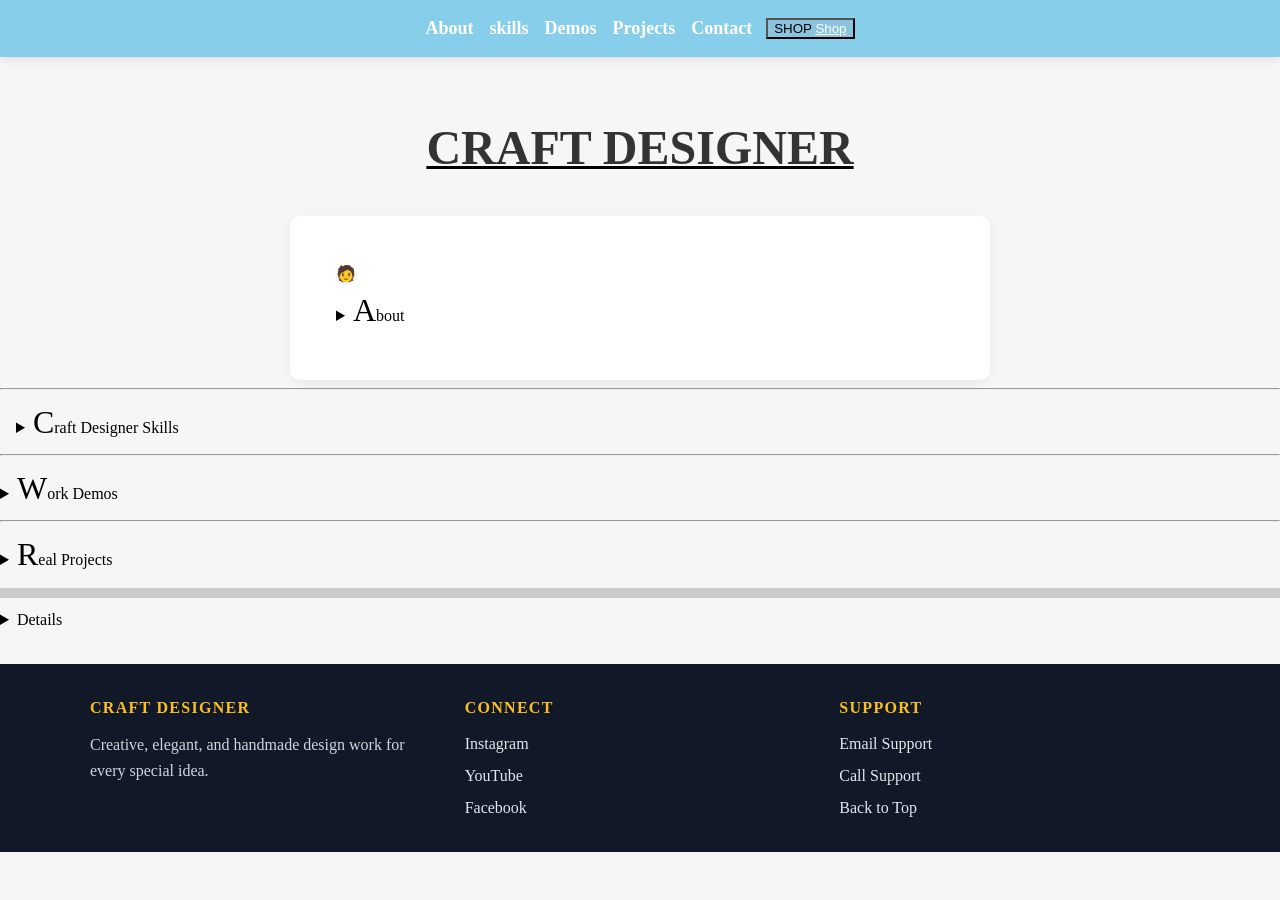
==== commit 901e0d1f: "Rename craft.html to index.html" ====
--- a/index.html
+++ b/index.html
@@ -1,205 +1,205 @@
-<!DOCTYPE html>
-<html lang="en">
-<head>
-  <meta charset="UTF-8" />
-  <meta name="viewport" content="width=device-width, initial-scale=1.0" />
-  <meta name="description" content="Craft website" />
-  <meta name="keywords" content="HTML, CSS, website" />
-  <meta name="author" content="Your Name" />
-  <title>Craft Website</title>
-  <link rel="stylesheet" href="craftstyle.css" />
-  <style>
-    .skip-link{position:absolute;left:-999px;top:auto;width:1px;height:1px;overflow:hidden}
-    .skip-link:focus{position:static;left:0;width:auto;height:auto;background:#fff;padding:8px;z-index:1000}
-    .visually-hidden{position:absolute!important;height:1px;width:1px;overflow:hidden;clip:rect(1px,1px,1px,1px);white-space:nowrap}
-    .nav-list{list-style:none;margin:0;padding:0;display:flex;gap:1rem}
-  </style> 
-</head> 
-<body> 
-  <a class="skip-link" href="#main-content">Skip to main content</a>
-  <header id="top" class="header" role="banner">
-    <nav class="navbar" role="navigation" aria-label="Primary navigation">
-      <ul class="nav-list">
-        <li><a href="#about" class="nav-link">About</a></li>
-        <li><a href="#skills" class="nav-link">skills</a></li>
-        <li><a href="#demos" class="nav-link">Demos</a></li>
-        <li><a href="#projects" class="nav-link">Projects</a></li>
-        <li><a href="#contact" class="nav-link">Contact</a></li>
-      </ul>
-      <button class="shop-button">SHOP 
-        <a href="shop.html">Shop</a>
-      </button>
-    </nav>
-    <div class="about-section">
-      <div class="hero-1">
-        <h1 class="hero-title">CRAFT DESIGNER</h1>
-      </div>
-           
-    </div> 
-  </header>  
-
-  <main id="main-content" role="main" class="body">
-    <details id="about" class="container">
-      <summary>About</summary>
-      <figure class="photo">
-        <img class="profile-img" src="https://raw.githubusercontent.com/sakshamsachan472-cyber/craft-designer/main/arjit%20photo.jpeg" alt="Portrait of Arjit Sachan, craft designer">
-        <figcaption>Arjit Sachan - Craft Designer</figcaption>
-      </figure>
-      <hr>
-  
-      <div class="profile-grid" aria-labelledby="profile-heading">
-        <h2 id="profile-heading" class="visually-hidden">Profile details</h2>
-        <div class="label">Name</div><div class="colon">:</div><div class="value">Arjit Sachan</div>
-        <div class="label">Age</div><div class="colon">:</div><div class="value">19</div>
-        <div class="label">Qualification</div><div class="colon">:</div><div class="value">Craft Designer</div>
-        <div class="label">College</div><div class="colon">:</div><div class="value">Uttar Pradesh institute of design and research, Lucknow</div>
-        <div class="label">Pincode</div><div class="colon">:</div><div class="value">226002</div>
-        <div class="label">Email</div><div class="colon">:</div><div class="value">arjitsachan7@email.com</div>
-        <div class="label">Phone</div><div class="colon">:</div><div class="value">+91 70681 29752</div>
-      </div> 
-    </details>
-<hr> 
-
-    <details class="skills-1">
-      <summary id="skills">Craft Designer Skills</summary>    
-      <nav aria-label="Primary navigation" class="skills-nav">
-        <ul class="skill-list"> 
-          <li><a href="#basic">Basic Skills</a></li>
-          <li><a href="#creative">Creative & Strategic Skills</a></li>
-          <li><a href="#human-centered">Human-Centered & Soft Skills</a></li>
-        </ul>
-      </nav>  
-      <p>The work combines artistic vision with craftsmanship, delivering pieces that are unique, elegant, and thoughtfully designed. Each project is created with care and precision.</p>
-  
-      <div class="row">
-    <div id="basic" class="box">
-    <h2>
- CRAFT DESGNER SKILLS</h2>
- <img class="skills-img" src="https://th.bing.com/th/id/OIP.TM-cXn9MrnkjtQ9M7yG9tgHaE3?w=233&h=180&c=7&r=0&o=7&dpr=1.3&pid=1.7&rm=3" alt="basic Craft Designer Skills"> 
- <div class="label">Material Sensibility</div><div class="value">Understanding how different materials (wood, clay, textiles, paper, metals) behave and how to use them creatively.</div>
-  
-<div class="label">Handcraft Techniques</div><div class="value">Skills in carving, weaving, pottery, origami, embroidery, or other traditional craft methods.</div>
-
-    <div class="label">Visual Design</div><div class="value">Strong grasp of color theory, typography, layout, and composition.</div>
-
-<div class="label">Prototyping & Model Making</div><div class="value">Ability to create mock-ups or prototypes to test ideas.</div>
-</div>
-<div id="creative" class="box">
-      <h2>CREATIVE & STRATEGIC SKILLS</h2>
-    <img class="skills-img" src="[data-uri]" alt="Creative & Strategic Skills">
-    <div class="label">Design Thinking</div><div class="value">Problem-solving through iterative design processes.</div>
-    <div class="label">Storytelling</div><div class="value">Presenting craft work with a narrative that connects emotionally with audiences.</div>
-    <div class="label">Innovation</div><div class="value">Combining traditional craft with modern design trends.</div>
-
-<div class="label">Sustainability Awareness</div><div class="value">Using eco-friendly materials and processes.</div>
-</div>
-<div id="human-centered" class="box">
-<h2>Human-Centered & Soft Skills</h2>
-<img class="skills-img" src="https://th.bing.com/th/id/OIP.yki8HWZ-POfDiFZF5OruIgHaGG?w=197&h=180&c=7&r=0&o=7&dpr=1.3&pid=1.7&rm=3" alt="human centric soft skills">
-<div class="label">Empathy</div><div class="value">Understanding user needs and designing for real people.</div>
-<div class="label">Cultural Intelligence</div><div class="value">Sensitivity to traditions, heritage, and local aesthetics.</div>
-<div class="label">Collaboration</div><div class="value">Working with artisans, clients, and cross-disciplinary teams.</div>
-<div class="label">Communication</div><div class="value">Explaining design choices clearly to clients or in portfolios.</div>
-</div>
-   
-</div> 
-</details>
-    <hr> 
-    <details id="demos" class="demo-1">
-      <summary>Work Demos</summary>
-      <p>Here are examples of the designer’s creative projects and sample work that highlight the style and quality of craftsmanship.</p>
-      <ul class="list-items">
-        <li>Handmade decorative pieces</li>
-        <li>Custom gift designs</li>
-        <li>Creative wall art</li>
-      </ul>
-    </details>
-<hr>    
-    <details id="projects" class="projects-1">
-      <summary>Real Projects</summary>
-      <p>These are completed works that showcase the designer’s ability to bring ideas to life with originality and professionalism.</p>
-   <div class="project-1">
-    <div class="vid-1">
-      <video controls class="shoe-vid">
-
-  <source src="https://raw.githubusercontent.com/sakshamsachan472-cyber/craft-designer/2b57cafa504973f8b7a39ed8c520fc420c164064/shoe%20vid%201.mp4" type="video/mp4">
-</video>
-    </div>     
-    <div class="shoe-info">
-      <h2 class="shoe-1">ABOUT THE SHOES</h2>
-      <h3>Shoes are inspired by Warli art and culture.</h3>
-     <p>Warli art is a tribal folk art form from</p>
-      <p id="loc-1">Maharashtra, India, created by the Warli people</p>
-      <p>One of the oldest styles of Indian art, dating back thousands of years</p>
-        <p>known for its simple yet expressive geometric patterns.</p> 
-          <p>Traditionally, Warli paintings were done on mud walls using rice paste,</p> <p> they depict scenes of daily life, nature, and rituals.</p>
-    </div>
-   </div>
-   <div class="divider"></div>     
-   <div class="project-1">
-   <div class="shoe-img">
-<img class="shoe-img1" src="https://raw.githubusercontent.com/sakshamsachan472-cyber/craft-designer/2b57cafa504973f8b7a39ed8c520fc420c164064/shoe%201.jpeg" alt="Shoe Image">
-   </div>
-   <div>
-<h3>✨ Key Features of Warli Art</h3>
-<p><strong>Geometric Shapes:</strong> Circles, triangles, and squares are used to represent humans, animals, and natural elements.</p>
-<p><strong>Storytelling:</strong> Often shows farming, dancing, hunting, or community life.</p>
-<p><strong>Minimalist Style:</strong> Simple lines and forms, yet deeply symbolic.</p>
-<p><strong>Cultural Roots:</strong> Reflects harmony with nature and the importance of community.</p> 
-   </div>
-   </div>
-    <div class="divider"></div>
-   <div class="project-1">
-    <div class="container-1">
-    <div class="shoe-img12">
-      <img class="shoe-img2" src="https://raw.githubusercontent.com/sakshamsachan472-cyber/craft-designer/2b57cafa504973f8b7a39ed8c520fc420c164064/shoe%202.jpeg" alt="Shoe Image">
- </div>     
- </div>
- <div class="dance">
-<h3>✨ Meaning of the Women’s Circle</h3> 
-<p>The women’s circle motif is inspired by Warli art,</p> 
-<p>where tribal women are shown dancing together in harmony.</p> 
-<p>It symbolizes unity, celebration, and the timeless bond between community and nature — </p>
-<p>a heritage story reimagined on sneakers.</p>
-<h3>✨ Meaning of “Home” in Warli Art</h3>
-<p>The home motif in Warli art is more than a hut</p>
-<p>it symbolizes belonging, safety, and the heartbeat of community life</p>
-<p>Paired with the women’s circle, it tells a story of unity</p>
-<p>tradition, and the joy of living together.</p>
-   </div>
-    </details> 
-      <div class="divider"></div>
-    <details>
-     
-  </main>   
-
-    <footer role="contentinfo" class="site-footer">
-      <div class="footer-grid">
-        <div class="footer-box">
-          <h3>Craft Designer</h3>
-          <div class="footer-brand">
-            <p>Creative, elegant, and handmade design work for every special idea.</p>
-          </div>
-        </div>
-
-        <div id="contact" class="footer-box">
-          <h3>Connect</h3>
-          <ul class="footer-links">
-            <li><a href="https://www.instagram.com/_arjit_x7?utm_source=ig_web_button_share_sheet&igsh=ZDNlZDc0MzIxNw==" target="_blank" rel="noopener noreferrer">Instagram</a></li>
-            <li><a href="https://www.youtube.com/channel/UCXFf39tmKDQaZUtXm2usYuw" target="_blank" rel="noopener noreferrer">YouTube</a></li>
-            <li><a href="https://www.facebook.com/" target="_blank" rel="noopener noreferrer">Facebook</a></li>
-          </ul>
-        </div>
-
-        <div class="footer-box">
-          <h3>Support</h3>
-          <ul class="footer-links">
-            <li><a href="mailto:arjitsachan7@email.com">Email Support</a></li>
-            <li><a href="tel:+917068129752">Call Support</a></li>
-            <li><a href="#top">Back to Top</a></li>
-          </ul>
-        </div>
-      </div> 
-    </footer>
-  </body>
-</html>
+<!DOCTYPE html>
+<html lang="en">
+<head>
+  <meta charset="UTF-8" />
+  <meta name="viewport" content="width=device-width, initial-scale=1.0" />
+  <meta name="description" content="Craft website" />
+  <meta name="keywords" content="HTML, CSS, website" />
+  <meta name="author" content="Your Name" />
+  <title>Craft Website</title>
+  <link rel="stylesheet" href="craftstyle.css" />
+  <style>
+    .skip-link{position:absolute;left:-999px;top:auto;width:1px;height:1px;overflow:hidden}
+    .skip-link:focus{position:static;left:0;width:auto;height:auto;background:#fff;padding:8px;z-index:1000}
+    .visually-hidden{position:absolute!important;height:1px;width:1px;overflow:hidden;clip:rect(1px,1px,1px,1px);white-space:nowrap}
+    .nav-list{list-style:none;margin:0;padding:0;display:flex;gap:1rem}
+  </style> 
+</head> 
+<body> 
+  <a class="skip-link" href="#main-content">Skip to main content</a>
+  <header id="top" class="header" role="banner">
+    <nav class="navbar" role="navigation" aria-label="Primary navigation">
+      <ul class="nav-list">
+        <li><a href="#about" class="nav-link">About</a></li>
+        <li><a href="#skills" class="nav-link">skills</a></li>
+        <li><a href="#demos" class="nav-link">Demos</a></li>
+        <li><a href="#projects" class="nav-link">Projects</a></li>
+        <li><a href="#contact" class="nav-link">Contact</a></li>
+      </ul>
+      <button class="shop-button">SHOP 
+        <a href="shop.html">Shop</a>
+      </button>
+    </nav>
+    <div class="about-section">
+      <div class="hero-1">
+        <h1 class="hero-title">CRAFT DESIGNER</h1>
+      </div>
+           
+    </div> 
+  </header>  
+
+  <main id="main-content" role="main" class="body">
+    <details id="about" class="container">
+      <summary>About</summary>
+      <figure class="photo">
+        <img class="profile-img" src="https://raw.githubusercontent.com/sakshamsachan472-cyber/craft-designer/main/arjit%20photo.jpeg" alt="Portrait of Arjit Sachan, craft designer">
+        <figcaption>Arjit Sachan - Craft Designer</figcaption>
+      </figure>
+      <hr>
+  
+      <div class="profile-grid" aria-labelledby="profile-heading">
+        <h2 id="profile-heading" class="visually-hidden">Profile details</h2>
+        <div class="label">Name</div><div class="colon">:</div><div class="value">Arjit Sachan</div>
+        <div class="label">Age</div><div class="colon">:</div><div class="value">19</div>
+        <div class="label">Qualification</div><div class="colon">:</div><div class="value">Craft Designer</div>
+        <div class="label">College</div><div class="colon">:</div><div class="value">Uttar Pradesh institute of design and research, Lucknow</div>
+        <div class="label">Pincode</div><div class="colon">:</div><div class="value">226002</div>
+        <div class="label">Email</div><div class="colon">:</div><div class="value">arjitsachan7@email.com</div>
+        <div class="label">Phone</div><div class="colon">:</div><div class="value">+91 70681 29752</div>
+      </div> 
+    </details>
+<hr> 
+
+    <details class="skills-1">
+      <summary id="skills">Craft Designer Skills</summary>    
+      <nav aria-label="Primary navigation" class="skills-nav">
+        <ul class="skill-list"> 
+          <li><a href="#basic">Basic Skills</a></li>
+          <li><a href="#creative">Creative & Strategic Skills</a></li>
+          <li><a href="#human-centered">Human-Centered & Soft Skills</a></li>
+        </ul>
+      </nav>  
+      <p>The work combines artistic vision with craftsmanship, delivering pieces that are unique, elegant, and thoughtfully designed. Each project is created with care and precision.</p>
+  
+      <div class="row">
+    <div id="basic" class="box">
+    <h2>
+ CRAFT DESGNER SKILLS</h2>
+ <img class="skills-img" src="https://th.bing.com/th/id/OIP.TM-cXn9MrnkjtQ9M7yG9tgHaE3?w=233&h=180&c=7&r=0&o=7&dpr=1.3&pid=1.7&rm=3" alt="basic Craft Designer Skills"> 
+ <div class="label">Material Sensibility</div><div class="value">Understanding how different materials (wood, clay, textiles, paper, metals) behave and how to use them creatively.</div>
+  
+<div class="label">Handcraft Techniques</div><div class="value">Skills in carving, weaving, pottery, origami, embroidery, or other traditional craft methods.</div>
+
+    <div class="label">Visual Design</div><div class="value">Strong grasp of color theory, typography, layout, and composition.</div>
+
+<div class="label">Prototyping & Model Making</div><div class="value">Ability to create mock-ups or prototypes to test ideas.</div>
+</div>
+<div id="creative" class="box">
+      <h2>CREATIVE & STRATEGIC SKILLS</h2>
+    <img class="skills-img" src="[data-uri][...]
+    <div class="label">Design Thinking</div><div class="value">Problem-solving through iterative design processes.</div>
+    <div class="label">Storytelling</div><div class="value">Presenting craft work with a narrative that connects emotionally with audiences.</div>
+    <div class="label">Innovation</div><div class="value">Combining traditional craft with modern design trends.</div>
+
+<div class="label">Sustainability Awareness</div><div class="value">Using eco-friendly materials and processes.</div>
+</div>
+<div id="human-centered" class="box">
+<h2>Human-Centered & Soft Skills</h2>
+<img class="skills-img" src="https://th.bing.com/th/id/OIP.yki8HWZ-POfDiFZF5OruIgHaGG?w=197&h=180&c=7&r=0&o=7&dpr=1.3&pid=1.7&rm=3" alt="human centric soft skills">
+<div class="label">Empathy</div><div class="value">Understanding user needs and designing for real people.</div>
+<div class="label">Cultural Intelligence</div><div class="value">Sensitivity to traditions, heritage, and local aesthetics.</div>
+<div class="label">Collaboration</div><div class="value">Working with artisans, clients, and cross-disciplinary teams.</div>
+<div class="label">Communication</div><div class="value">Explaining design choices clearly to clients or in portfolios.</div>
+</div>
+   
+</div> 
+</details>
+    <hr> 
+    <details id="demos" class="demo-1">
+      <summary>Work Demos</summary>
+      <p>Here are examples of the designer’s creative projects and sample work that highlight the style and quality of craftsmanship.</p>
+      <ul class="list-items">
+        <li>Handmade decorative pieces</li>
+        <li>Custom gift designs</li>
+        <li>Creative wall art</li>
+      </ul>
+    </details>
+<hr>    
+    <details id="projects" class="projects-1">
+      <summary>Real Projects</summary>
+      <p>These are completed works that showcase the designer’s ability to bring ideas to life with originality and professionalism.</p>
+   <div class="project-1">
+    <div class="vid-1">
+      <video controls class="shoe-vid">
+
+  <source src="https://raw.githubusercontent.com/sakshamsachan472-cyber/craft-designer/2b57cafa504973f8b7a39ed8c520fc420c164064/shoe%20vid%201.mp4" type="video/mp4">
+</video>
+    </div>     
+    <div class="shoe-info">
+      <h2 class="shoe-1">ABOUT THE SHOES</h2>
+      <h3>Shoes are inspired by Warli art and culture.</h3>
+     <p>Warli art is a tribal folk art form from</p>
+      <p id="loc-1">Maharashtra, India, created by the Warli people</p>
+      <p>One of the oldest styles of Indian art, dating back thousands of years</p>
+        <p>known for its simple yet expressive geometric patterns.</p> 
+          <p>Traditionally, Warli paintings were done on mud walls using rice paste,</p> <p> they depict scenes of daily life, nature, and rituals.</p>
+    </div>
+   </div>
+   <div class="divider"></div>     
+   <div class="project-1">
+   <div class="shoe-img">
+<img class="shoe-img1" src="https://raw.githubusercontent.com/sakshamsachan472-cyber/craft-designer/2b57cafa504973f8b7a39ed8c520fc420c164064/shoe%201.jpeg" alt="Shoe Image">
+   </div>
+   <div>
+<h3>✨ Key Features of Warli Art</h3>
+<p><strong>Geometric Shapes:</strong> Circles, triangles, and squares are used to represent humans, animals, and natural elements.</p>
+<p><strong>Storytelling:</strong> Often shows farming, dancing, hunting, or community life.</p>
+<p><strong>Minimalist Style:</strong> Simple lines and forms, yet deeply symbolic.</p>
+<p><strong>Cultural Roots:</strong> Reflects harmony with nature and the importance of community.</p> 
+   </div>
+   </div>
+    <div class="divider"></div>
+   <div class="project-1">
+    <div class="container-1">
+    <div class="shoe-img12">
+      <img class="shoe-img2" src="https://raw.githubusercontent.com/sakshamsachan472-cyber/craft-designer/2b57cafa504973f8b7a39ed8c520fc420c164064/shoe%202.jpeg" alt="Shoe Image">
+ </div>     
+ </div>
+ <div class="dance">
+<h3>✨ Meaning of the Women’s Circle</h3> 
+<p>The women’s circle motif is inspired by Warli art,</p> 
+<p>where tribal women are shown dancing together in harmony.</p> 
+<p>It symbolizes unity, celebration, and the timeless bond between community and nature — </p>
+<p>a heritage story reimagined on sneakers.</p>
+<h3>✨ Meaning of “Home” in Warli Art</h3>
+<p>The home motif in Warli art is more than a hut</p>
+<p>it symbolizes belonging, safety, and the heartbeat of community life</p>
+<p>Paired with the women’s circle, it tells a story of unity</p>
+<p>tradition, and the joy of living together.</p>
+   </div>
+    </details> 
+      <div class="divider"></div>
+    <details>
+     
+  </main>   
+
+    <footer role="contentinfo" class="site-footer">
+      <div class="footer-grid">
+        <div class="footer-box">
+          <h3>Craft Designer</h3>
+          <div class="footer-brand">
+            <p>Creative, elegant, and handmade design work for every special idea.</p>
+          </div>
+        </div>
+
+        <div id="contact" class="footer-box">
+          <h3>Connect</h3>
+          <ul class="footer-links">
+            <li><a href="https://www.instagram.com/_arjit_x7?utm_source=ig_web_button_share_sheet&igsh=ZDNlZDc0MzIxNw==" target="_blank" rel="noopener noreferrer">Instagram</a></li>
+            <li><a href="https://www.youtube.com/channel/UCXFf39tmKDQaZUtXm2usYuw" target="_blank" rel="noopener noreferrer">YouTube</a></li>
+            <li><a href="https://www.facebook.com/" target="_blank" rel="noopener noreferrer">Facebook</a></li>
+          </ul>
+        </div>
+
+        <div class="footer-box">
+          <h3>Support</h3>
+          <ul class="footer-links">
+            <li><a href="mailto:arjitsachan7@email.com">Email Support</a></li>
+            <li><a href="tel:+917068129752">Call Support</a></li>
+            <li><a href="#top">Back to Top</a></li>
+          </ul>
+        </div>
+      </div> 
+    </footer>
+  </body>
+</html>
--- a/craftstyle.css
+++ b/craftstyle.css
@@ -1,347 +1,413 @@
-* {
-    box-sizing: border-box;
-}
-body{
-    background-color:   #f6f6f6;
-    padding-top: 80px; /* space for fixed navbar */
-    margin: 0;
-    line-height: 1.5;
-    width: 100%;
-}
-
-.navbar{
-    position: fixed;
-    top: 0;
-    left: 0;
-    right: 0;
-    z-index: 1000;
-    color: white;
-    background-color: skyblue;
-    width: 100%;
-    font-size: large;
-    padding: 15px 20px;
-    display: flex;
-    justify-content: center;
-    align-items: center;
-    gap: 14px;
-    flex-wrap: nowrap;
-    overflow-x: auto;
-    box-shadow: 0 2px 10px rgba(0, 0, 0, 0.1);
-}
-
-.nav-link {
-    color: white;
-    text-decoration: none;
-    font-weight: 600;
-    white-space: nowrap;
-}
-
-.hero-1{
-    text-align: center;
-    margin-top: 0px;
-}
-
-.hero-title{
-    color: #333;
-    font-family: 'times new roman', Times, serif;
-    font-size: 3em;
-    display: inline-block;
-    text-decoration-line: underline;
-    text-decoration-color: black;      /* underline color */
-    text-decoration-thickness: 3px;  /* thickness of underline */
-    white-space: nowrap;
-}
-.hero-text{
-    text-align: center;
-    margin-top: 0px;
-    font-size: 1.2em;
-}
-.container {
-  max-width: 700px;
-  width: 100%;
-  margin: 0 auto;
-  padding: 30px;
-  background-color: white;
-  border-radius: 10px;
-  box-shadow: 0 4px 12px rgba(0, 0, 0, 0.05);
-   /* Border styling */
-  border: 16px solid  #ffffff;       /* thickness, style, color */
-  border-radius: 10px;          /* rounded corners */
-}
-.demo-1{
-text-decoration: solid; 
-}
-
-img{
-    width: 250px;              /* best size for gallery thumbnails */
-    max-width: 100%;
-    text-align: center;
-    caption-side: bottom;
-}
-
-.c-1 summary::-webkit-details-marker {
-    display: none;
-}
-
-.c-1[open] summary {
-    margin-bottom: 12px;
-    color: #0066cc; 
-}
-
-img{
-    width: 250px;              /* best size for gallery thumbnails */
-    max-width: 100%;
-    text-align: center;
-    caption-side: bottom;
-}
-
-@media (max-width: 768px) {
-  body {
-    padding-top: 90px;
-  }
-
-  .navbar {
-    padding: 12px 14px;
-    gap: 10px 12px;
-    font-size: 0.95rem;
-  }
-
-  .hero-title {
-    font-size: 2.2rem;
-    line-height: 1.2;
-  }
-
-  .hero-text {
-    font-size: 1rem;
-    padding: 0 10px;
-  }
-}
-
-@media (max-width: 600px) {
-}
-
-@media (max-width: 480px) {
-  body {
-    padding-top: 100px;
-  }
-
-  .navbar {
-    justify-content: flex-start;
-  }
-
-  .hero-title {
-    font-size: 1.7rem;
-    line-height: 1.2;
-    white-space: nowrap;
-    display: block;
-    overflow: hidden;
-    text-overflow: ellipsis;
-  }
-
-  .hero-text {
-    font-size: 0.95rem;
-  }
-
-  img {
-    width: 100%;
-    max-width: 250px;
-  }
-}
-
-.profile-box {
-  width: 90%;
-  max-width: 600px;
-  margin: 40px auto;
-  padding: 20px;
-  border: 2px solid #333;
-  background-color: #f9f9f9;
-  border-radius: 8px;
-  font-family: Arial, sans-serif;
-}
-
-.profile-grid {
-  display: grid;
-  grid-template-columns: 150px 20px auto; /* label | colon | value */
-  row-gap: 12px;
-  column-gap: 10px;
-  align-items: center;
-}
-
-.label {
-  font-weight: bold;
-  text-align: left;
-}
-
-.colon {
-  text-align: left;
-}
-
-.value {
-  text-align: left;
-  color: #444;
-}
-
-@media (max-width: 600px) {
-  .profile-box {
-    width: 90vw;
-    max-width: 90vw;
-    margin: 20px auto;
-    padding: 18px;
-  }
-
-  .profile-grid {
-    grid-template-columns: 1fr 10px 1fr;
-  }
-
-  .value {
-    text-align: left;
-  }
-}
-
-html,
-body {
-  min-height: 100%;
-  margin: 0;
-  padding: 0;
-}
-
-body {
-  display: flex;
-  flex-direction: column;
-  min-height: 100vh;
-}
-
-.hero-1 {
-  text-align: center;
-  margin-top: 0px;
-  padding-top: 80px;
-}
-
-.site-footer {
-  background: #111827;
-  color: #f9fafb;
-  padding: 2rem 1.25rem;
-  margin-top: 2rem;
-}
-
-.footer-grid {
-  max-width: 1100px;
-  margin: 0 auto;
-  display: grid;
-  grid-template-columns: repeat(auto-fit, minmax(180px, 1fr));
-  gap: 1.5rem;
-}
-
-.footer-box h3 {
-  margin: 0 0 0.75rem;
-  font-size: 1rem;
-  text-transform: uppercase;
-  letter-spacing: 0.08em;
-  color: #fbbf24;
-}
-
-.footer-links {
-  list-style: none;
-  margin: 0;
-  padding: 0;
-  display: flex;
-  flex-direction: column;
-  gap: 0.5rem;
-}
-
-.footer-links a {
-  color: #e5e7eb;
-  text-decoration: none;
-}
-
-.footer-links a:hover {
-  color: #fbbf24;
-}
-
-.footer-brand p {
-  margin: 0.2rem 0 0;
-  line-height: 1.6;
-  color: #d1d5db;
-} 
-
-a {
-  color: white;
-}
-
-a:visited {
-  color: purple;
-}
-
-a:hover {
-  color: orange;
-}
-
-
-a:active {
-  color: red;
-}
-.hr {
-  margin-bottom: 30px;
-  color: black;
-}
-.button-1{
-  background-color: #fbbf24;
-  color: #111827;
-}
-.skills-1{
-  width: 100%;
-  padding: 0 16px;
-  box-sizing: border-box;
-}
-
-.box {
-  width: 100%;
-  max-width: 300px;              /* size of the box */
-  margin: 20px auto;         /* spacing and centering */
-  padding: 20px;             /* space inside */
-  background-color: white; /* background color */
-  border: 20px solid white;    /* border around */
-  border-radius: 10px;       /* rounded corners */
-  box-shadow: 0 4px 8px rgba(0,0,0,0.2); /* subtle shadow */
-}
-.box:hover{
-  background-color: #f0f0f0;
-  border-color: #ccc;
-  box-shadow: 0 6px 12px rgba(0,0,0,0.3);
-  transform: scale(1.20);
-}
-.row {
-  display: flex;            /* puts boxes in a row */
-  gap: 20px;                /* spacing between boxes */
-  justify-content: center;  /* centers them horizontally */
-  flex-wrap: wrap;
-}
-
-@media (max-width: 768px) {
-  .skills-1 {
-    padding: 0 12px;
-  }
-
-  .row {
-    flex-direction: column; 
-    align-items: stretch;
-    gap: 16px;
-  }
-
-  .box {
-    max-width: 100%;
-    margin: 12px auto;
-  }
-}
-summary::first-letter {
-  font-size: 2rem;
-} 
-
-.container:hover{
-  transform: scale(1.05);
-  background-color: white;
-}
-
-.container::before{
-  content: "🧑 ";
-}
+* {
+    box-sizing: border-box;
+}
+body{
+    background-color:   #f6f6f6;
+    padding-top: 80px; /* space for fixed navbar */
+    margin: 0;
+    line-height: 1.5;
+    width: 100%;
+}
+
+.navbar,
+.skills-nav {
+    position: fixed;
+    top: 0;
+    left: 0;
+    right: 0;
+    z-index: 1000;
+    color: white;
+    background-color: skyblue;
+    width: 100%;
+    font-size: large;
+    padding: 15px 20px;
+    display: flex;
+    justify-content: center;
+    align-items: center;
+    gap: 14px;
+    flex-wrap: nowrap;
+    overflow-x: auto;
+    box-shadow: 0 2px 10px rgba(0, 0, 0, 0.1);
+}
+
+@media (max-width: 600px) {
+  .navbar,
+  .skills-nav {
+    flex-direction: column;
+    align-items: flex-start;
+  }
+}
+
+.nav-link {
+    color: white;
+    text-decoration: none;
+    font-weight: 600;
+    white-space: nowrap;
+}
+
+.hero-1{
+    text-align: center;
+    margin-top: 0px;
+}
+
+.hero-title{
+    color: #333;
+    font-family: 'times new roman', Times, serif;
+    font-size: 3em;
+    display: inline-block;
+    text-decoration-line: underline;
+    text-decoration-color: black;      /* underline color */
+    text-decoration-thickness: 3px;  /* thickness of underline */
+    white-space: nowrap;
+}
+.hero-text{
+    text-align: center;
+    margin-top: 0px;
+    font-size: 1.2em;
+}
+.container {
+  max-width: 700px;
+  width: 100%;
+  margin: 0 auto;
+  padding: 30px;
+  background-color: white;
+  border-radius: 10px;
+  box-shadow: 0 4px 12px rgba(0, 0, 0, 0.05);
+  border: 16px solid #ffffff;
+}
+.demo-1{
+text-decoration: solid; 
+}
+
+
+
+.c-1 summary::-webkit-details-marker {
+    display: none;
+}
+
+.c-1[open] summary {
+    margin-bottom: 12px;
+    color: #0066cc; 
+} 
+
+.profile-img{
+    width: 250px;              /* best size for gallery thumbnails */
+    max-width: 100%;
+    text-align: center;
+    caption-side: bottom;
+}
+
+.skills-img {
+    width: 250px;
+    max-width: 100%;
+    text-align: center;
+    caption-side: bottom;
+}
+
+@media (max-width: 768px) {
+  body {
+    padding-top: 90px;
+  }
+
+  .navbar {
+    padding: 12px 14px;
+    gap: 10px 12px;
+    font-size: 0.95rem;
+  }
+
+  .hero-title {
+    font-size: 2.2rem;
+    line-height: 1.2;
+  }
+
+  .hero-text {
+    font-size: 1rem;
+    padding: 0 10px;
+  }
+}
+
+@media (max-width: 480px) {
+  body {
+    padding-top: 100px;
+  }
+
+  .navbar {
+    justify-content: flex-start;
+  }
+
+  .hero-title {
+    font-size: 1.7rem;
+    line-height: 1.2;
+    white-space: nowrap;
+    display: block;
+    overflow: hidden;
+    text-overflow: ellipsis;
+  }
+
+  .hero-text {
+    font-size: 0.95rem;
+  }
+
+  img {
+    width: 100%;
+    max-width: 250px;
+  }
+}
+
+.profile-box {
+  width: 90%;
+  max-width: 600px;
+  margin: 40px auto;
+  padding: 20px;
+  border: 2px solid #333;
+  background-color: #f9f9f9;
+  border-radius: 8px;
+  font-family: Arial, sans-serif;
+}
+
+.profile-grid {
+  display: grid;
+  grid-template-columns: 150px 20px auto; /* label | colon | value */
+  row-gap: 12px;
+  column-gap: 10px;
+  align-items: center;
+}
+
+.label {
+  font-weight: bold;
+  text-align: left;
+}
+
+.colon {
+  text-align: left;
+}
+
+.value {
+  text-align: left;
+  color: #444;
+}
+
+@media (max-width: 600px) {
+  .profile-box {
+    width: 90vw;
+    max-width: 90vw;
+    margin: 20px auto;
+    padding: 18px;
+  }
+
+  .profile-grid {
+    grid-template-columns: 1fr 10px 1fr;
+  }
+
+  .value {
+    text-align: left;
+  }
+}
+
+.site-footer {
+  background: #111827;
+  color: #f9fafb;
+  padding: 2rem 1.25rem;
+  margin-top: 2rem;
+}
+
+.footer-grid {
+  max-width: 1100px;
+  margin: 0 auto;
+  display: grid;
+  grid-template-columns: repeat(auto-fit, minmax(180px, 1fr));
+  gap: 1.5rem;
+}
+
+.footer-box h3 {
+  margin: 0 0 0.75rem;
+  font-size: 1rem;
+  text-transform: uppercase;
+  letter-spacing: 0.08em;
+  color: #fbbf24;
+}
+
+.footer-links {
+  list-style: none;
+  margin: 0;
+  padding: 0;
+  display: flex;
+  flex-direction: column;
+  gap: 0.5rem;
+}
+
+.footer-links a {
+  color: #e5e7eb;
+  text-decoration: none;
+}
+
+.footer-links a:hover {
+  color: #fbbf24;
+}
+
+.footer-brand p {
+  margin: 0.2rem 0 0;
+  line-height: 1.6;
+  color: #d1d5db;
+} 
+
+a {
+  color: white;
+}
+
+a:visited {
+  color: purple;
+}
+
+a:hover {
+  color: orange;
+}
+
+
+a:active {
+  color: red;
+}
+.hr {
+  margin-bottom: 30px;
+  color: black;
+}
+.button-1{
+  background-color: #fbbf24;
+  color: #111827;
+}
+.skills-1{
+  width: 100%;
+  padding: 0 16px;
+  box-sizing: border-box;
+}
+
+.box {
+  width: 100%;
+  max-width: 300px;              /* size of the box */
+  margin: 20px auto;         /* spacing and centering */
+  padding: 20px;             /* space inside */
+  background-color: white; /* background color */
+  border: 20px solid white;    /* border around */
+  border-radius: 10px;       /* rounded corners */
+  box-shadow: 0 4px 8px rgba(0,0,0,0.2); /* subtle shadow */
+  height: 200px;
+  overflow-y: scroll;
+}
+.box:hover{
+  background-color: #f0f0f0;
+  border-color: #ccc;
+  box-shadow: 0 6px 12px rgba(0,0,0,0.3);
+  transform: scale(1.20);
+}
+.row {
+  display: flex;            /* puts boxes in a row */
+  gap: 20px;                /* spacing between boxes */
+  justify-content: center;  /* centers them horizontally */
+  flex-wrap: wrap;
+}
+
+@media (max-width: 768px) {
+  .skills-1 {
+    padding: 0 12px;
+  }
+
+  .row {
+    flex-direction: column; 
+    align-items: stretch;
+    gap: 16px;
+  }
+
+  .box {
+    max-width: 100%;
+    margin: 12px auto;
+  }
+}
+summary::first-letter {
+  font-size: 2rem;
+} 
+
+.container:hover{
+  transform: scale(1.05);
+  background-color: white;
+}
+
+.container::before{
+  content: "🧑 ";
+}
+ .skill-list{list-style:none;margin:0;padding:0;display:flex;gap:1rem}
+ .shoe-vid {
+  display: block;
+  width: 300px;
+  max-width: 90%;
+  margin: 0 auto;
+}
+   
+ 
+  
+ .shoe-1 {
+  background-color: #0a0a23;
+  
+  color: white;
+  font-size: larger;
+  border: 2px solid black;
+  padding: 5px 5px 5px 5px;
+  margin: 5px 0;
+  text-align: center;
+  width: 100%;
+ }
+ #human-centered {
+  overflow-y: scroll;
+ }
+ .image-frame {
+  width: 300px;
+  height: 200px;
+  overflow: hidden;
+}
+ .shoe-img1 {
+  display: block;
+  width: 300px;
+  height: 300px;
+  max-width: 90%;
+  margin: 10px;
+ 
+}
+.project-1 {
+  display: flex;
+  flex-wrap: wrap;
+  justify-content: space-around;
+}
+.shoe-info { 
+  flex-wrap: wrap;
+}
+.shoe-info>p {
+  font-weight: bold;
+ 
+}
+#loc-1 {
+  font-size: 1.2em;
+   text-decoration: underline;
+   
+  font-family:'Trebuchet MS', 'Lucida Sans Unicode', 'Lucida Grande', 'Lucida Sans', Arial, sans-serif;
+}
+
+.divider {
+  width: 100%;
+  height: 10px;
+  background-color: #ccc;
+  margin: 10px 0;
+}
+ .container-1 {
+  width: 300px;
+  height: 300px;
+  overflow: hidden;   /* hides the extra zoomed parts */
+}
+
+.container-1 img {
+  width: 100%;
+  height: auto;
+  transform: scale(3.0);   /* zoom effect */
+  transform-origin: 55% 20%; 
+}
+.shop-button {  
+  background-color: rgba(200, 0, 0, 0.05);
+}
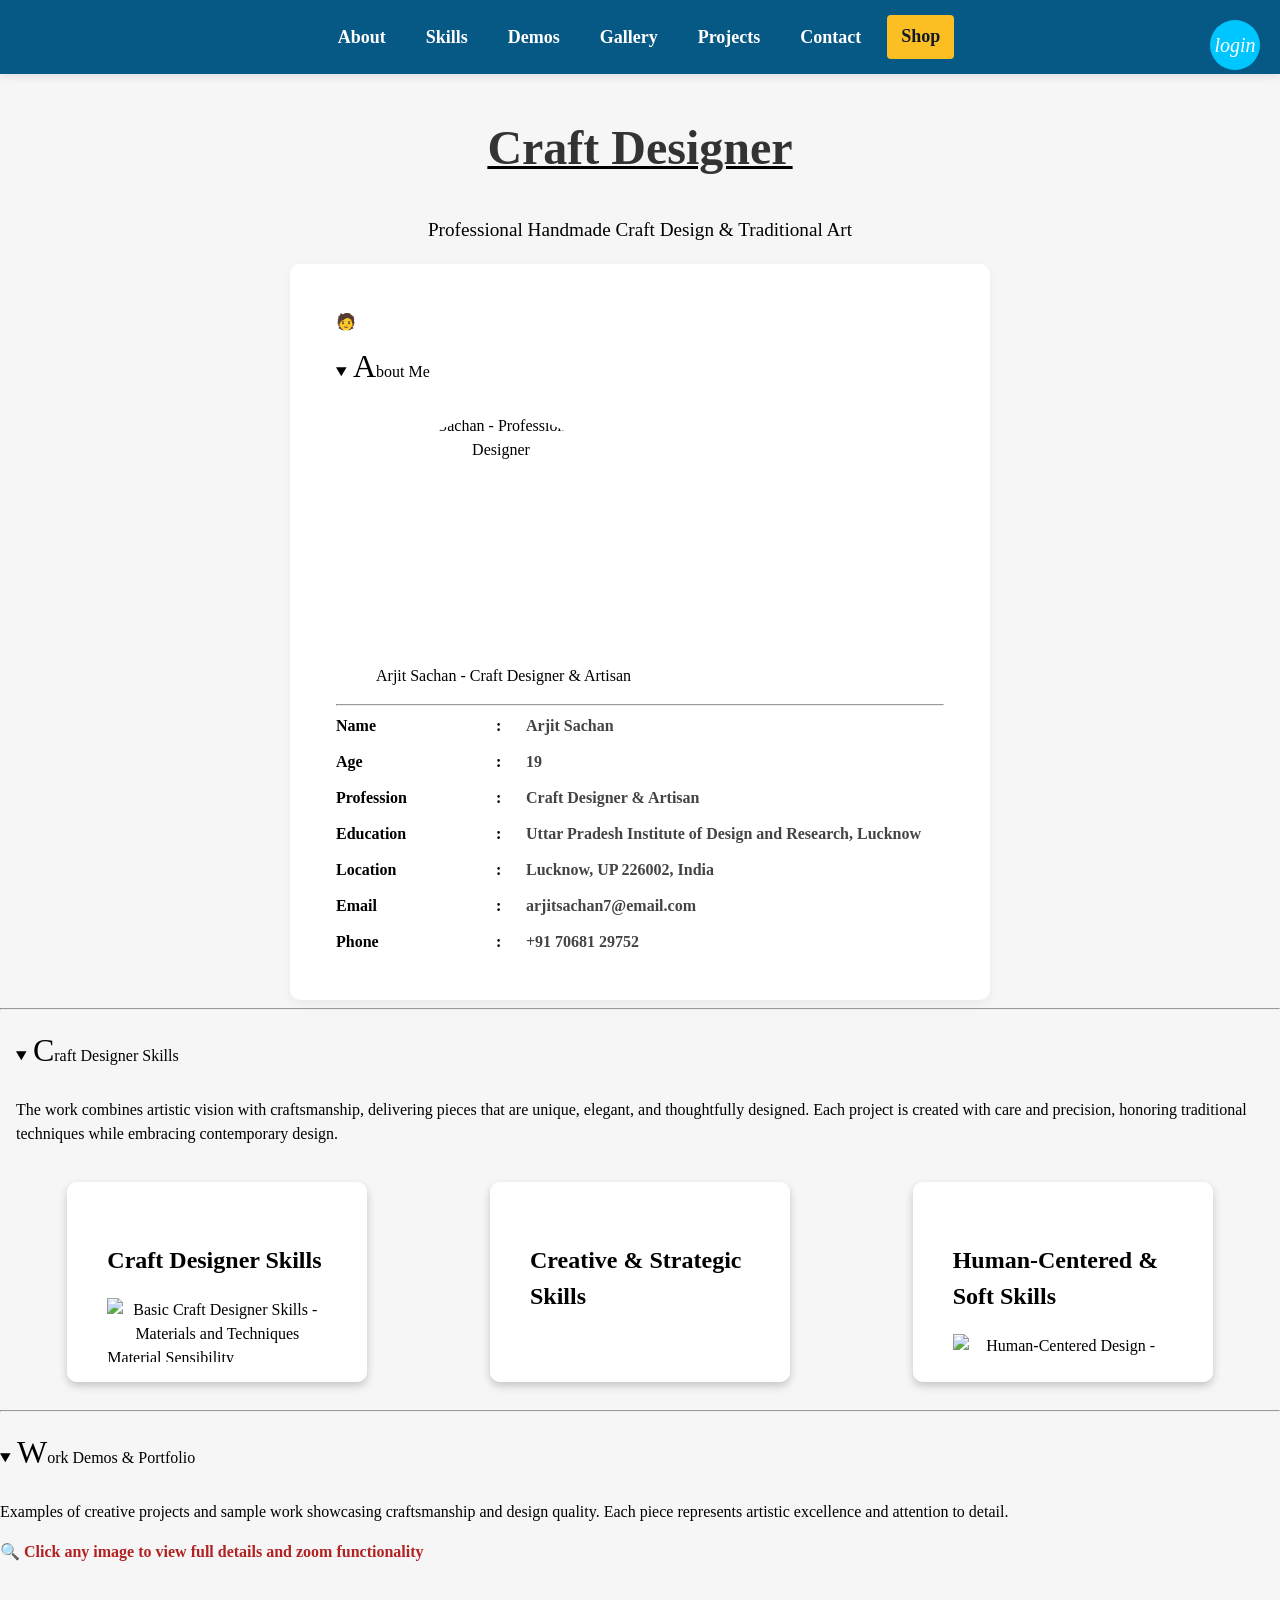
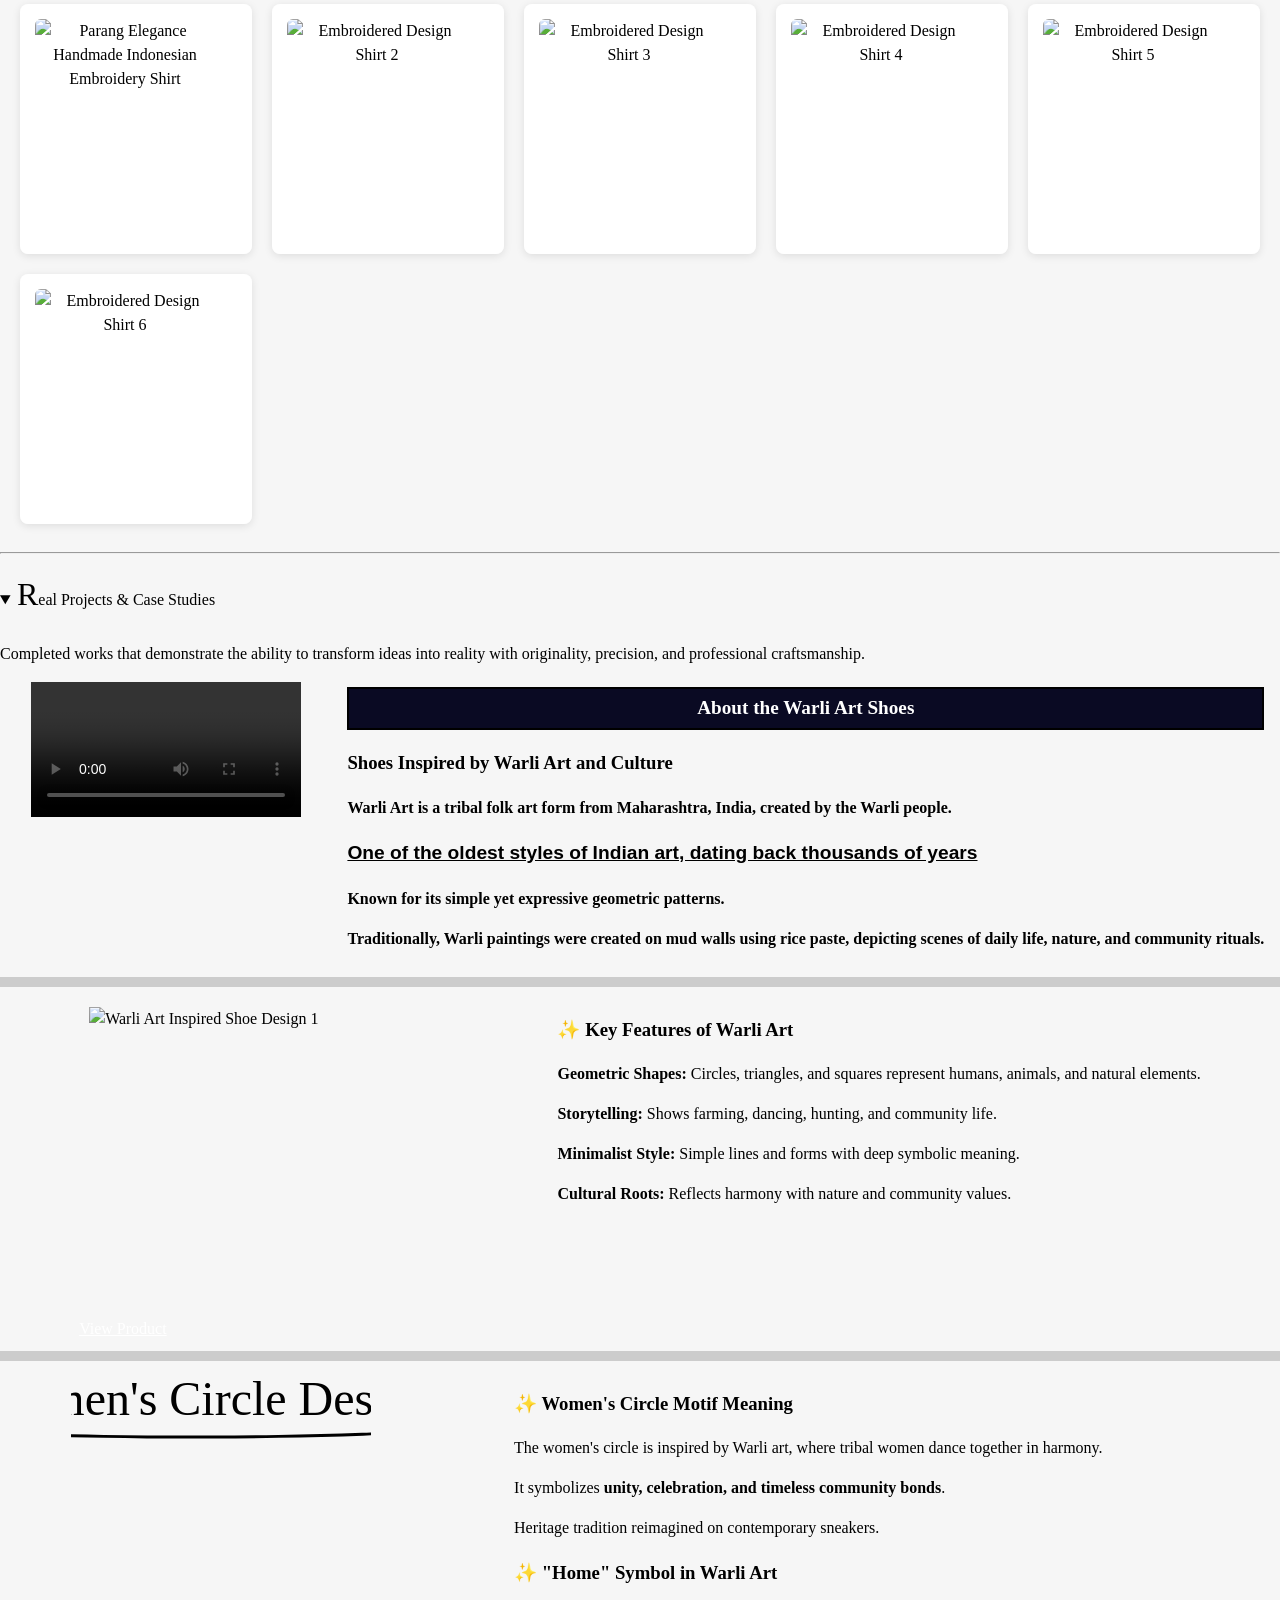
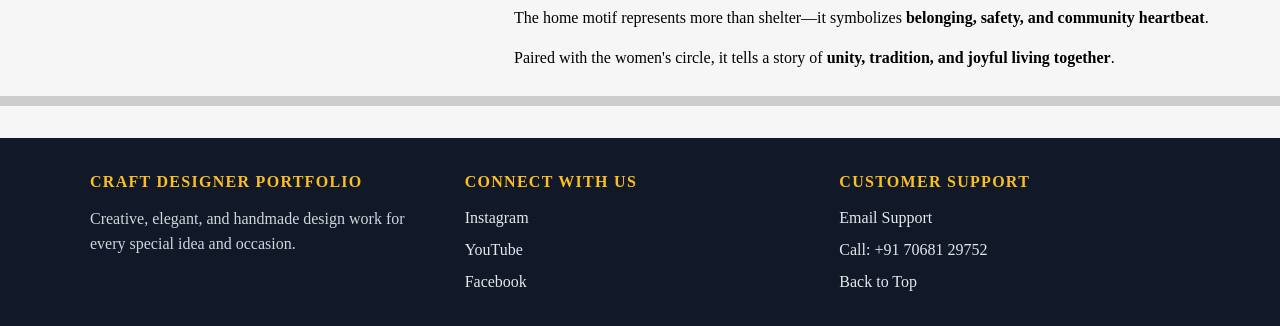
==== commit 950ed347: "Rename CRAFT.html to index.html" ====
--- a/index.html
+++ b/index.html
@@ -1,205 +1,402 @@
-<!DOCTYPE html>
-<html lang="en">
-<head>
-  <meta charset="UTF-8" />
-  <meta name="viewport" content="width=device-width, initial-scale=1.0" />
-  <meta name="description" content="Craft website" />
-  <meta name="keywords" content="HTML, CSS, website" />
-  <meta name="author" content="Your Name" />
-  <title>Craft Website</title>
-  <link rel="stylesheet" href="craftstyle.css" />
-  <style>
-    .skip-link{position:absolute;left:-999px;top:auto;width:1px;height:1px;overflow:hidden}
-    .skip-link:focus{position:static;left:0;width:auto;height:auto;background:#fff;padding:8px;z-index:1000}
-    .visually-hidden{position:absolute!important;height:1px;width:1px;overflow:hidden;clip:rect(1px,1px,1px,1px);white-space:nowrap}
-    .nav-list{list-style:none;margin:0;padding:0;display:flex;gap:1rem}
-  </style> 
-</head> 
-<body> 
-  <a class="skip-link" href="#main-content">Skip to main content</a>
-  <header id="top" class="header" role="banner">
-    <nav class="navbar" role="navigation" aria-label="Primary navigation">
-      <ul class="nav-list">
-        <li><a href="#about" class="nav-link">About</a></li>
-        <li><a href="#skills" class="nav-link">skills</a></li>
-        <li><a href="#demos" class="nav-link">Demos</a></li>
-        <li><a href="#projects" class="nav-link">Projects</a></li>
-        <li><a href="#contact" class="nav-link">Contact</a></li>
-      </ul>
-      <button class="shop-button">SHOP 
-        <a href="shop.html">Shop</a>
-      </button>
-    </nav>
-    <div class="about-section">
-      <div class="hero-1">
-        <h1 class="hero-title">CRAFT DESIGNER</h1>
-      </div>
-           
-    </div> 
-  </header>  
-
-  <main id="main-content" role="main" class="body">
-    <details id="about" class="container">
-      <summary>About</summary>
-      <figure class="photo">
-        <img class="profile-img" src="https://raw.githubusercontent.com/sakshamsachan472-cyber/craft-designer/main/arjit%20photo.jpeg" alt="Portrait of Arjit Sachan, craft designer">
-        <figcaption>Arjit Sachan - Craft Designer</figcaption>
-      </figure>
-      <hr>
-  
-      <div class="profile-grid" aria-labelledby="profile-heading">
-        <h2 id="profile-heading" class="visually-hidden">Profile details</h2>
-        <div class="label">Name</div><div class="colon">:</div><div class="value">Arjit Sachan</div>
-        <div class="label">Age</div><div class="colon">:</div><div class="value">19</div>
-        <div class="label">Qualification</div><div class="colon">:</div><div class="value">Craft Designer</div>
-        <div class="label">College</div><div class="colon">:</div><div class="value">Uttar Pradesh institute of design and research, Lucknow</div>
-        <div class="label">Pincode</div><div class="colon">:</div><div class="value">226002</div>
-        <div class="label">Email</div><div class="colon">:</div><div class="value">arjitsachan7@email.com</div>
-        <div class="label">Phone</div><div class="colon">:</div><div class="value">+91 70681 29752</div>
-      </div> 
-    </details>
-<hr> 
-
-    <details class="skills-1">
-      <summary id="skills">Craft Designer Skills</summary>    
-      <nav aria-label="Primary navigation" class="skills-nav">
-        <ul class="skill-list"> 
-          <li><a href="#basic">Basic Skills</a></li>
-          <li><a href="#creative">Creative & Strategic Skills</a></li>
-          <li><a href="#human-centered">Human-Centered & Soft Skills</a></li>
-        </ul>
-      </nav>  
-      <p>The work combines artistic vision with craftsmanship, delivering pieces that are unique, elegant, and thoughtfully designed. Each project is created with care and precision.</p>
-  
-      <div class="row">
-    <div id="basic" class="box">
-    <h2>
- CRAFT DESGNER SKILLS</h2>
- <img class="skills-img" src="https://th.bing.com/th/id/OIP.TM-cXn9MrnkjtQ9M7yG9tgHaE3?w=233&h=180&c=7&r=0&o=7&dpr=1.3&pid=1.7&rm=3" alt="basic Craft Designer Skills"> 
- <div class="label">Material Sensibility</div><div class="value">Understanding how different materials (wood, clay, textiles, paper, metals) behave and how to use them creatively.</div>
-  
-<div class="label">Handcraft Techniques</div><div class="value">Skills in carving, weaving, pottery, origami, embroidery, or other traditional craft methods.</div>
-
-    <div class="label">Visual Design</div><div class="value">Strong grasp of color theory, typography, layout, and composition.</div>
-
-<div class="label">Prototyping & Model Making</div><div class="value">Ability to create mock-ups or prototypes to test ideas.</div>
-</div>
-<div id="creative" class="box">
-      <h2>CREATIVE & STRATEGIC SKILLS</h2>
-    <img class="skills-img" src="[data-uri][...]
-    <div class="label">Design Thinking</div><div class="value">Problem-solving through iterative design processes.</div>
-    <div class="label">Storytelling</div><div class="value">Presenting craft work with a narrative that connects emotionally with audiences.</div>
-    <div class="label">Innovation</div><div class="value">Combining traditional craft with modern design trends.</div>
-
-<div class="label">Sustainability Awareness</div><div class="value">Using eco-friendly materials and processes.</div>
-</div>
-<div id="human-centered" class="box">
-<h2>Human-Centered & Soft Skills</h2>
-<img class="skills-img" src="https://th.bing.com/th/id/OIP.yki8HWZ-POfDiFZF5OruIgHaGG?w=197&h=180&c=7&r=0&o=7&dpr=1.3&pid=1.7&rm=3" alt="human centric soft skills">
-<div class="label">Empathy</div><div class="value">Understanding user needs and designing for real people.</div>
-<div class="label">Cultural Intelligence</div><div class="value">Sensitivity to traditions, heritage, and local aesthetics.</div>
-<div class="label">Collaboration</div><div class="value">Working with artisans, clients, and cross-disciplinary teams.</div>
-<div class="label">Communication</div><div class="value">Explaining design choices clearly to clients or in portfolios.</div>
-</div>
-   
-</div> 
-</details>
-    <hr> 
-    <details id="demos" class="demo-1">
-      <summary>Work Demos</summary>
-      <p>Here are examples of the designer’s creative projects and sample work that highlight the style and quality of craftsmanship.</p>
-      <ul class="list-items">
-        <li>Handmade decorative pieces</li>
-        <li>Custom gift designs</li>
-        <li>Creative wall art</li>
-      </ul>
-    </details>
-<hr>    
-    <details id="projects" class="projects-1">
-      <summary>Real Projects</summary>
-      <p>These are completed works that showcase the designer’s ability to bring ideas to life with originality and professionalism.</p>
-   <div class="project-1">
-    <div class="vid-1">
-      <video controls class="shoe-vid">
-
-  <source src="https://raw.githubusercontent.com/sakshamsachan472-cyber/craft-designer/2b57cafa504973f8b7a39ed8c520fc420c164064/shoe%20vid%201.mp4" type="video/mp4">
-</video>
-    </div>     
-    <div class="shoe-info">
-      <h2 class="shoe-1">ABOUT THE SHOES</h2>
-      <h3>Shoes are inspired by Warli art and culture.</h3>
-     <p>Warli art is a tribal folk art form from</p>
-      <p id="loc-1">Maharashtra, India, created by the Warli people</p>
-      <p>One of the oldest styles of Indian art, dating back thousands of years</p>
-        <p>known for its simple yet expressive geometric patterns.</p> 
-          <p>Traditionally, Warli paintings were done on mud walls using rice paste,</p> <p> they depict scenes of daily life, nature, and rituals.</p>
-    </div>
-   </div>
-   <div class="divider"></div>     
-   <div class="project-1">
-   <div class="shoe-img">
-<img class="shoe-img1" src="https://raw.githubusercontent.com/sakshamsachan472-cyber/craft-designer/2b57cafa504973f8b7a39ed8c520fc420c164064/shoe%201.jpeg" alt="Shoe Image">
-   </div>
-   <div>
-<h3>✨ Key Features of Warli Art</h3>
-<p><strong>Geometric Shapes:</strong> Circles, triangles, and squares are used to represent humans, animals, and natural elements.</p>
-<p><strong>Storytelling:</strong> Often shows farming, dancing, hunting, or community life.</p>
-<p><strong>Minimalist Style:</strong> Simple lines and forms, yet deeply symbolic.</p>
-<p><strong>Cultural Roots:</strong> Reflects harmony with nature and the importance of community.</p> 
-   </div>
-   </div>
-    <div class="divider"></div>
-   <div class="project-1">
-    <div class="container-1">
-    <div class="shoe-img12">
-      <img class="shoe-img2" src="https://raw.githubusercontent.com/sakshamsachan472-cyber/craft-designer/2b57cafa504973f8b7a39ed8c520fc420c164064/shoe%202.jpeg" alt="Shoe Image">
- </div>     
- </div>
- <div class="dance">
-<h3>✨ Meaning of the Women’s Circle</h3> 
-<p>The women’s circle motif is inspired by Warli art,</p> 
-<p>where tribal women are shown dancing together in harmony.</p> 
-<p>It symbolizes unity, celebration, and the timeless bond between community and nature — </p>
-<p>a heritage story reimagined on sneakers.</p>
-<h3>✨ Meaning of “Home” in Warli Art</h3>
-<p>The home motif in Warli art is more than a hut</p>
-<p>it symbolizes belonging, safety, and the heartbeat of community life</p>
-<p>Paired with the women’s circle, it tells a story of unity</p>
-<p>tradition, and the joy of living together.</p>
-   </div>
-    </details> 
-      <div class="divider"></div>
-    <details>
-     
-  </main>   
-
-    <footer role="contentinfo" class="site-footer">
-      <div class="footer-grid">
-        <div class="footer-box">
-          <h3>Craft Designer</h3>
-          <div class="footer-brand">
-            <p>Creative, elegant, and handmade design work for every special idea.</p>
-          </div>
-        </div>
-
-        <div id="contact" class="footer-box">
-          <h3>Connect</h3>
-          <ul class="footer-links">
-            <li><a href="https://www.instagram.com/_arjit_x7?utm_source=ig_web_button_share_sheet&igsh=ZDNlZDc0MzIxNw==" target="_blank" rel="noopener noreferrer">Instagram</a></li>
-            <li><a href="https://www.youtube.com/channel/UCXFf39tmKDQaZUtXm2usYuw" target="_blank" rel="noopener noreferrer">YouTube</a></li>
-            <li><a href="https://www.facebook.com/" target="_blank" rel="noopener noreferrer">Facebook</a></li>
-          </ul>
-        </div>
-
-        <div class="footer-box">
-          <h3>Support</h3>
-          <ul class="footer-links">
-            <li><a href="mailto:arjitsachan7@email.com">Email Support</a></li>
-            <li><a href="tel:+917068129752">Call Support</a></li>
-            <li><a href="#top">Back to Top</a></li>
-          </ul>
-        </div>
-      </div> 
-    </footer>
-  </body>
-</html>
+<!DOCTYPE html>
+<html lang="en">
+<head>
+  <meta charset="UTF-8" />
+  <meta name="viewport" content="width=device-width, initial-scale=1.0" />
+  <meta name="description" content="Craft Designer Portfolio - Handmade Indonesian Embroidery, Warli Art Shoes, and Traditional Craft Design. Explore unique, elegant craft designs by Arjit Sachan." />
+  <meta name="keywords" content="craft designer, handmade embroidery, warli art, Indonesian design, artisan crafts, handmade shoes, traditional art, craft portfolio" />
+  <meta name="author" content="Arjit Sachan" />
+  <meta name="robots" content="index, follow" />
+  <meta property="og:title" content="Craft Designer - Handmade Art & Design Portfolio" />
+  <meta property="og:description" content="Explore unique handmade craft designs, embroidery work, and warli art by professional craft designer Arjit Sachan." />
+  <meta property="og:type" content="website" />
+  <meta name="theme-color" content="#075985" />
+  <link rel="canonical" href="https://yourwebsite.com/" />
+  <title>Craft Designer Portfolio - Handmade Embroidery & Warli Art by Arjit Sachan</title>
+  <link rel="stylesheet" href="craftstyle.css" />
+</head> 
+<body>   
+  <a class="skip-link" href="#main-content">Skip to main content</a> 
+  <header id="top" class="header" role="banner">
+    <nav class="navbar"> 
+      <!-- Login Icon Button -->
+      <div class="login-btn" onclick="openLogin()">
+        <i class="fa fa-user">login</i>
+      </div>
+
+      <!-- Hidden Modal -->
+      <div id="loginModal" class="modal">
+        <div class="modal-content">
+          <span class="close" onclick="closeLogin()">&times;</span> 
+        <h1 class="log">Login</h1>
+          <input type="text" placeholder="Email or Username">
+          <input type="password" placeholder="Password">
+          <button>Login</button>
+        </div>
+      </div>
+
+      <ul class="nav-list">
+        <li><a href="#about" class="nav-link">About</a></li>
+        <li><a href="#skills" class="nav-link">Skills</a></li>
+        <li><a href="#demos" class="nav-link">Demos</a></li>
+        <li><a href="gallery.html" class="nav-link">Gallery</a></li>
+        <li><a href="#projects" class="nav-link">Projects</a></li>
+        <li><a href="#contact" class="nav-link">Contact</a></li>
+      </ul>
+      <a class="shop-button" href="shop.html" aria-label="Visit our shop">Shop</a>
+    </nav>
+    <div class="about-section">
+      <div class="hero-1">
+        <h1 class="hero-title">Craft Designer</h1>
+      </div>
+      <p class="hero-text">Professional Handmade Craft Design & Traditional Art</p>
+    </div> 
+  </header>   
+  
+  <main id="main-content" role="main">
+    <details id="about" class="container" open>
+      <summary>About Me</summary>
+      <figure class="photo">
+        <img class="profile-img" src="https://raw.githubusercontent.com/sakshamsachan472-cyber/craft-designer/main/arjit%20photo.jpeg" alt="Arjit Sachan - Professional Craft Designer">
+        <figcaption>Arjit Sachan - Craft Designer & Artisan</figcaption>
+      </figure>
+      <hr>
+  
+      <div class="profile-grid" aria-labelledby="profile-heading">
+        <h2 id="profile-heading" class="visually-hidden">Professional Profile Details</h2>
+        <div class="label">Name</div><div class="colon">:</div><div class="value">Arjit Sachan</div>
+        <div class="label">Age</div><div class="colon">:</div><div class="value">19</div>
+        <div class="label">Profession</div><div class="colon">:</div><div class="value">Craft Designer & Artisan</div>
+        <div class="label">Education</div><div class="colon">:</div><div class="value">Uttar Pradesh Institute of Design and Research, Lucknow</div>
+        <div class="label">Location</div><div class="colon">:</div><div class="value">Lucknow, UP 226002, India</div>
+        <div class="label">Email</div><div class="colon">:</div><div class="value">arjitsachan7@email.com</div>
+        <div class="label">Phone</div><div class="colon">:</div><div class="value">+91 70681 29752</div> 
+      </div> 
+    </details>
+    <hr> 
+
+    <details class="skills-1" open>
+      <summary id="skills">Craft Designer Skills</summary>    
+      <p>The work combines artistic vision with craftsmanship, delivering pieces that are unique, elegant, and thoughtfully designed. Each project is created with care and precision, honoring traditional techniques while embracing contemporary design.</p>
+  
+      <div class="row">
+        <div id="basic" class="box">
+          <h2>Craft Designer Skills</h2>
+          <img class="skills-img" src="https://th.bing.com/th/id/OIP.TM-cXn9MrnkjtQ9M7yG9tgHaE3?w=233&h=180&c=7&r=0&o=7&dpr=1.3&pid=1.7&rm=3" alt="Basic Craft Designer Skills - Materials and Techniques" loading="lazy"> 
+          <div class="label">Material Sensibility</div><div class="value">Understanding how different materials (wood, clay, textiles, paper, metals) behave and how to use them creatively.</div>
+          <div class="label">Handcraft Techniques</div><div class="value">Skills in carving, weaving, pottery, origami, embroidery, and other traditional craft methods.</div>
+          <div class="label">Visual Design</div><div class="value">Strong grasp of color theory, typography, layout, and composition.</div>
+          <div class="label">Prototyping</div><div class="value">Ability to create mock-ups and prototypes to test ideas and refine designs.</div>
+        </div>
+
+        <div id="creative" class="box">
+          <h2>Creative & Strategic Skills</h2>
+          <img class="skills-img" src="[data-uri]" alt="Creative Skills - Design Thinking and Innovation" loading="lazy">
+          <div class="label">Design Thinking</div><div class="value">Problem-solving through iterative design processes and user research.</div>
+          <div class="label">Storytelling</div><div class="value">Presenting craft work with narratives that connect emotionally with audiences.</div>
+          <div class="label">Innovation</div><div class="value">Combining traditional craft methods with modern design trends.</div>
+          <div class="label">Sustainability</div><div class="value">Using eco-friendly materials and sustainable production processes.</div>
+        </div>
+
+        <div id="human-centered" class="box">
+          <h2>Human-Centered & Soft Skills</h2>
+          <img class="skills-img" src="https://th.bing.com/th/id/OIP.yki8HWZ-POfDiFZF5OruIgHaGG?w=197&h=180&c=7&r=0&o=7&dpr=1.3&pid=1.7&rm=3" alt="Human-Centered Design - Empathy and Collaboration" loading="lazy">
+          <div class="label">Empathy</div><div class="value">Understanding user needs and designing for real people and their stories.</div>
+          <div class="label">Cultural Intelligence</div><div class="value">Sensitivity to traditions, heritage, and local aesthetics in design.</div>
+          <div class="label">Collaboration</div><div class="value">Working effectively with artisans, clients, and cross-disciplinary teams.</div>
+          <div class="label">Communication</div><div class="value">Explaining design choices clearly to clients and in professional portfolios.</div>
+        </div>
+      </div>  
+    </details>   
+    <hr> 
+
+    <details id="demos" class="demo-1" open>
+      <summary>Work Demos & Portfolio</summary>
+      <p>Examples of creative projects and sample work showcasing craftsmanship and design quality. Each piece represents artistic excellence and attention to detail.</p>
+      <span style="font-weight:bold; color:#b22222;">🔍 Click any image to view full details and zoom functionality</span>
+      <div class="demo-gallery">
+        <div class="demo-item" tabindex="0" role="button" aria-label="View details for Parang Elegance Embroidery Shirt">
+          <img class="demo-img" src="https://raw.githubusercontent.com/sakshamsachan472-cyber/shirt-/main/shirt%201.jpeg" alt="Parang Elegance Handmade Indonesian Embroidery Shirt" loading="lazy">
+          <h2 class="demo-title1">Parang Elegance</h2>
+          <h3 class="demo-title12">Handmade Indonesian Embroidery</h3>
+          <p>Full-sleeve shirt with Kawung motif embroidery. Ancient Javanese design symbolizing purity and balance. Suitable for office wear and evening events.</p>
+        </div>
+
+        <div class="demo-item" tabindex="0" role="button" aria-label="View details for Shirt 2">
+          <img class="demo-img" src="https://raw.githubusercontent.com/sakshamsachan472-cyber/shirt-/main/shirt%202.jpeg" alt="Embroidered Design Shirt 2" loading="lazy">
+          <h2 class="demo-title1">Traditional Design</h2>
+          <h3 class="demo-title12">Artisan Crafted</h3>
+          <p>Handmade embroidery featuring traditional patterns with modern styling.</p>
+        </div>
+
+        <div class="demo-item" tabindex="0" role="button" aria-label="View details for Shirt 3">
+          <img class="demo-img" src="https://raw.githubusercontent.com/sakshamsachan472-cyber/shirt-/main/shirt%203.jpeg" alt="Embroidered Design Shirt 3" loading="lazy">
+          <h2 class="demo-title1">Artisan Collection</h2>
+          <h3 class="demo-title12">Hand Stitched</h3>
+          <p>Detailed embroidery work showcasing traditional techniques.</p>
+        </div>  
+
+        <div class="demo-item" tabindex="0" role="button" aria-label="View details for Shirt 4">
+          <img class="demo-img" src="https://raw.githubusercontent.com/sakshamsachan472-cyber/shirt-/main/shirt%204.jpeg" alt="Embroidered Design Shirt 4" loading="lazy">
+          <h2 class="demo-title1">Heritage Designs</h2>
+          <h3 class="demo-title12">Cultural Craftsmanship</h3>
+          <p>Blending traditional heritage with contemporary aesthetics.</p>
+        </div>
+
+        <div class="demo-item" tabindex="0" role="button" aria-label="View details for Shirt 5">
+          <img class="demo-img" src="https://raw.githubusercontent.com/sakshamsachan472-cyber/shirt-/main/shirt%205.jpeg" alt="Embroidered Design Shirt 5" loading="lazy">
+          <h2 class="demo-title1">Classic Elegance</h2>
+          <h3 class="demo-title12">Timeless Patterns</h3>
+          <p>Sophisticated embroidery work for refined tastes.</p>
+        </div>
+
+        <div class="demo-item" tabindex="0" role="button" aria-label="View details for Shirt 6">
+          <img class="demo-img" src="https://raw.githubusercontent.com/sakshamsachan472-cyber/shirt-/main/shirt%206.jpeg" alt="Embroidered Design Shirt 6" loading="lazy">
+          <h2 class="demo-title1">Exclusive Design</h2>
+          <h3 class="demo-title12">Premium Collection</h3>
+          <p>Limited edition handcrafted embroidery pieces.</p>
+        </div>
+      </div>     
+    </details> 
+    <hr>    
+
+    <details id="projects" class="projects-1" open>
+      <summary>Real Projects & Case Studies</summary>
+      <p>Completed works that demonstrate the ability to transform ideas into reality with originality, precision, and professional craftsmanship.</p>
+   
+      <div class="project-1">
+        <div class="vid-1">
+          <video controls class="shoe-vid" aria-label="Warli Art Inspired Shoes - Video Demonstration">
+            <source src="https://raw.githubusercontent.com/sakshamsachan472-cyber/craft-designer/2b57cafa504973f8b7a39ed8c520fc420c164064/shoe%20vid%201.mp4" type="video/mp4">
+            Your browser does not support the video tag.
+          </video>
+        </div>     
+        <div class="shoe-info">
+          <h2 class="shoe-1">About the Warli Art Shoes</h2>
+          <h3>Shoes Inspired by Warli Art and Culture</h3>
+          <p><strong>Warli Art</strong> is a tribal folk art form from Maharashtra, India, created by the Warli people.</p>
+          <p id="loc-1">One of the oldest styles of Indian art, dating back thousands of years</p>
+          <p>Known for its simple yet expressive geometric patterns.</p> 
+          <p>Traditionally, Warli paintings were created on mud walls using rice paste, depicting scenes of daily life, nature, and community rituals.</p>
+        </div>
+      </div>
+      
+      <div class="divider"></div>     
+      <div class="project-1">
+        <div class="shoe-img">
+          <img class="shoe-img1" src="https://raw.githubusercontent.com/sakshamsachan472-cyber/craft-designer/2b57cafa504973f8b7a39ed8c520fc420c164064/shoe%201.jpeg" alt="Warli Art Inspired Shoe Design 1" loading="lazy">
+          <a href="shop.html#product-2" class="product-link view-product-btn" aria-label="View and purchase this shoe design">View Product</a>
+        </div>
+        <div> 
+          <h3>✨ Key Features of Warli Art</h3>
+          <p><strong>Geometric Shapes:</strong> Circles, triangles, and squares represent humans, animals, and natural elements.</p>
+          <p><strong>Storytelling:</strong> Shows farming, dancing, hunting, and community life.</p>
+          <p><strong>Minimalist Style:</strong> Simple lines and forms with deep symbolic meaning.</p>
+          <p><strong>Cultural Roots:</strong> Reflects harmony with nature and community values.</p> 
+        </div>
+      </div>
+      
+      <div class="divider"></div>
+      <div class="project-1">
+        <div class="container-1">
+          <img class="shoe-img2" src="https://raw.githubusercontent.com/sakshamsachan472-cyber/craft-designer/2b57cafa504973f8b7a39ed8c520fc420c164064/shoe%202.jpeg" alt="Warli Art Women's Circle Design on Shoe" loading="lazy">
+        </div>
+        <div class="dance">
+          <h3>✨ Women's Circle Motif Meaning</h3> 
+          <p>The women's circle is inspired by Warli art, where tribal women dance together in harmony.</p> 
+          <p>It symbolizes <strong>unity, celebration, and timeless community bonds</strong>.</p> 
+          <p>Heritage tradition reimagined on contemporary sneakers.</p>
+          <h3>✨ "Home" Symbol in Warli Art</h3>
+          <p>The home motif represents more than shelter—it symbolizes <strong>belonging, safety, and community heartbeat</strong>.</p>
+          <p>Paired with the women's circle, it tells a story of <strong>unity, tradition, and joyful living together</strong>.</p>
+        </div>
+      </div>
+    </details>
+    <div class="divider"></div>
+
+  </main>     
+  
+    <footer role="contentinfo" class="site-footer">
+      <div class="footer-grid">
+        <div class="footer-box">
+          <h3>Craft Designer Portfolio</h3>
+          <div class="footer-brand">
+            <p>Creative, elegant, and handmade design work for every special idea and occasion.</p>
+          </div>
+        </div>
+
+        <div id="contact" class="footer-box">
+          <h3>Connect With Us</h3>
+          <ul class="footer-links">
+            <li><a href="https://www.instagram.com/_arjit_x7?utm_source=ig_web_button_share_sheet&igsh=ZDNlZDc0MzIxNw==" target="_blank" rel="noopener noreferrer" aria-label="Follow on Instagram">Instagram</a></li>
+            <li><a href="https://www.youtube.com/channel/UCXFf39tmKDQaZUtXm2usYuw" target="_blank" rel="noopener noreferrer" aria-label="Subscribe on YouTube">YouTube</a></li>
+            <li><a href="https://www.facebook.com/" target="_blank" rel="noopener noreferrer" aria-label="Like on Facebook">Facebook</a></li>
+          </ul>
+        </div>
+
+        <div class="footer-box">
+          <h3>Customer Support</h3>
+          <ul class="footer-links">
+            <li><a href="mailto:arjitsachan7@email.com" aria-label="Send us an email">Email Support</a></li>
+            <li><a href="tel:+917068129752" aria-label="Call us for support">Call: +91 70681 29752</a></li>
+            <li><a href="#top" aria-label="Return to page top">Back to Top</a></li>
+          </ul>
+        </div>
+      </div> 
+    </footer>
+
+  <!-- Image Lightbox Modal for Portfolio -->
+  <div id="imageModal" class="modal" role="dialog" aria-modal="true" aria-labelledby="modalTitle" aria-hidden="true" hidden>
+    <button type="button" class="close" aria-label="Close image modal">&times;</button>
+    <div class="zoom-controls" role="toolbar" aria-label="Image zoom controls">
+      <button id="zoomOut" class="zoom-btn" aria-label="Zoom out the image">−</button>
+      <span id="zoomLevel" class="zoom-level" aria-live="polite">100%</span>
+      <button id="zoomIn" class="zoom-btn" aria-label="Zoom in the image">+</button>
+      <button id="zoomReset" class="zoom-btn reset" aria-label="Reset zoom to 100%">Reset</button>
+    </div>
+    <div class="modal-content" id="modalContent" aria-live="polite">
+      <h2 id="modalTitle" class="visually-hidden">Portfolio Image Details</h2>
+    </div>
+  </div>
+
+  <script>
+    // Demo Item Lightbox Functionality with Zoom
+    const modal = document.getElementById('imageModal');
+    const modalContent = document.getElementById('modalContent');
+    const closeBtn = document.querySelector('.close');
+    let lastFocusedElement;
+    const zoomInBtn = document.getElementById('zoomIn');
+    const zoomOutBtn = document.getElementById('zoomOut');
+    const zoomResetBtn = document.getElementById('zoomReset');
+    const zoomLevelDisplay = document.getElementById('zoomLevel');
+    
+    let currentZoom = 100;
+    const minZoom = 50;
+    const maxZoom = 300;
+    const zoomStep = 20;
+    
+    // Get all demo items
+    const demoItems = document.querySelectorAll('.demo-item');
+    
+    // Open modal when demo item is clicked
+    function openModal(item) {
+        lastFocusedElement = document.activeElement;
+        modal.hidden = false;
+        modal.setAttribute('aria-hidden', 'false');
+        modal.style.display = 'block';
+        currentZoom = 100;
+        updateZoom();
+        
+        // Clone the demo-item and display it in modal
+        const clone = this.cloneNode(true);
+        clone.classList.add('modal-demo-item');
+        modalContent.innerHTML = '';
+        modalContent.appendChild(clone);
+        modalContent.prepend(document.getElementById('modalTitle'));
+        closeBtn.focus();
+    }
+
+    function closeModal() {
+      modal.style.display = 'none';
+      modal.hidden = true;
+      modal.setAttribute('aria-hidden', 'true');
+      if (lastFocusedElement) {
+        lastFocusedElement.focus();
+      }
+    }
+
+    demoItems.forEach(item => {
+      item.addEventListener('click', function() {
+        openModal.call(this);
+      });
+      item.addEventListener('keydown', function(event) {
+        if (event.key === 'Enter' || event.key === ' ') {
+          event.preventDefault();
+          openModal.call(this);
+        }
+      });
+    });
+    
+    // Zoom functions
+    function updateZoom() {
+      const modalDemoItem = modalContent.querySelector('.modal-demo-item');
+      if (modalDemoItem) {
+        modalDemoItem.style.transform = `scale(${currentZoom / 100})`;
+      }
+      zoomLevelDisplay.textContent = currentZoom + '%';
+    }
+    
+    zoomInBtn.addEventListener('click', function() {
+      if (currentZoom < maxZoom) {
+        currentZoom += zoomStep;
+        updateZoom();
+      }
+    });
+    
+    zoomOutBtn.addEventListener('click', function() {
+      if (currentZoom > minZoom) {
+        currentZoom -= zoomStep;
+        updateZoom();
+      }
+    });
+    
+    zoomResetBtn.addEventListener('click', function() {
+      currentZoom = 100;
+      updateZoom();
+    });
+    
+    // Scroll wheel zoom
+    modalContent.addEventListener('wheel', function(event) {
+      event.preventDefault();
+      if (event.deltaY < 0) {
+        // Scroll up - zoom in
+        if (currentZoom < maxZoom) {
+          currentZoom += zoomStep;
+          updateZoom();
+        }
+      } else {
+        // Scroll down - zoom out
+        if (currentZoom > minZoom) {
+          currentZoom -= zoomStep;
+          updateZoom();
+        }
+      }
+    });
+    
+    // Close modal when X is clicked
+    closeBtn.addEventListener('click', function() {
+      closeModal();
+    });
+    
+    // Close modal when clicking outside the content
+    modal.addEventListener('click', function(event) {
+      if (event.target === modal) {
+        closeModal();
+      }
+    });
+    
+    // Close modal with Escape key
+    document.addEventListener('keydown', function(event) {
+      if (event.key === 'Escape' && modal.style.display === 'block') {
+        closeModal();
+      }
+    });
+    function openLogin() {
+  document.getElementById("loginModal").style.display = "flex";
+}
+
+function closeLogin() {
+  document.getElementById("loginModal").style.display = "none";
+}
+
+// Optional: close modal when clicking outside
+window.onclick = function(event) {
+  const modal = document.getElementById("loginModal");
+  if (event.target === modal) {
+    modal.style.display = "none";
+  }
+}
+
+  </script>
+</body>
+</html>
--- a/craftstyle.css
+++ b/craftstyle.css
@@ -1,12 +1,129 @@
 * {
     box-sizing: border-box;
 }
+
+/* Round button in corner */
+.login-btn {
+  position: absolute;
+  top: 20px;
+  right: 20px;
+  width: 50px;
+  height: 50px; 
+  background-color: #00c6ff;
+  border-radius: 50%;
+  display: flex;
+  justify-content: center;
+  align-items: center;
+  color: #fff;
+  font-size: 20px;
+  cursor: pointer;
+  transition: 0.3s ease;
+}
+.login-btn:hover {
+  background-color: #0072ff;
+  transform: scale(1.1);
+}
+
+/* Modal background */
+.modal {
+  display: none; /* hidden by default */
+  position: fixed;
+  top: 0; left: 0;
+  width: 100%; height: 100%;
+  background: rgba(0,0,0,0.6);
+  justify-content: center;
+  align-items: center;
+}
+
+/* Modal box */
+.modal-content {
+  background: #fff;
+  padding: 30px;
+  border-radius: 8px;
+  width: 300px;
+  text-align: center;
+}
+
+/* Close button */
+.close {
+  float: right;
+  font-size: 24px;
+  cursor: pointer;
+}
+  
+.log {
+  font-size: 24px;
+  margin-bottom: 20px;
+  color: #333;
+  font-family: cursive; 
+}
+
+img,
+video,
+iframe,
+embed,
+object { 
+  display: block;
+  max-width: 100%;
+}
+
+main,
+section,
+article,
+details,
+figure,
+.box,
+.demo-item {
+  min-width: 0;
+}
+.skip-link {
+  position: absolute;
+  left: -999px;
+  top: auto;
+  width: 1px;
+  height: 1px;  
+  overflow: hidden;
+}
+
+.skip-link:focus {
+  position: static;
+  left: 0;
+  width: auto;
+  height: auto;
+  background: #fff;
+  padding: 8px;
+  z-index: 1000;
+}
+
+:focus-visible {
+  outline: 3px solid #fbbf24;
+  outline-offset: 3px;
+}
+
+.visually-hidden { 
+  position: absolute !important;
+  height: 1px;
+  width: 1px;
+  overflow: hidden;
+  clip: rect(1px, 1px, 1px, 1px);
+  white-space: nowrap;
+}
+
+
+.nav-list {
+  list-style: none;
+  margin: 0;
+  padding: 0;
+  display: flex;
+  gap: 1rem;
+}
 body{
     background-color:   #f6f6f6;
-    padding-top: 80px; /* space for fixed navbar */
+    padding-top: 80px;
     margin: 0;
     line-height: 1.5;
     width: 100%;
+    overflow-y: auto;
 }
 
 .navbar,
@@ -17,7 +134,7 @@
     right: 0;
     z-index: 1000;
     color: white;
-    background-color: skyblue;
+    background-color: #075985;
     width: 100%;
     font-size: large;
     padding: 15px 20px;
@@ -35,6 +152,18 @@
   .skills-nav {
     flex-direction: column;
     align-items: flex-start;
+    padding: 10px 12px;
+    gap: 8px;
+  }
+
+  .nav-list { 
+    width: 100%;
+    flex-wrap: wrap;
+    gap: 6px 12px;
+  }
+
+  .shop-button {
+    align-self: stretch;
   }
 }
 
@@ -43,6 +172,45 @@
     text-decoration: none;
     font-weight: 600;
     white-space: nowrap;
+    padding: 8px 12px;
+    border-radius: 4px;
+    transition: all 0.3s ease;
+}
+
+.nav-link:hover {
+    background-color: rgba(255, 255, 255, 0.2);
+    text-decoration: underline;
+}
+
+.shop-button {
+  display: inline-block;
+  min-height: 44px;
+  padding: 8px 14px;
+  background: #fbbf24;
+  color: #111827;
+  border-radius: 4px;
+  font-weight: 700;
+  text-decoration: none;
+  white-space: nowrap;
+  transition: all 0.3s ease;
+}
+
+.shop-button:hover,
+.shop-button:visited { 
+  color: #111827;
+  background: #f59e0b;
+  transform: translateY(-2px);
+  box-shadow: 0 4px 8px rgba(0, 0, 0, 0.2);
+}
+
+summary {
+  cursor: pointer;
+  min-height: 44px;
+  padding: 8px 0;
+}
+
+.demo-item[role="button"] {
+  cursor: pointer;
 }
 
 .hero-1{
@@ -56,8 +224,8 @@
     font-size: 3em;
     display: inline-block;
     text-decoration-line: underline;
-    text-decoration-color: black;      /* underline color */
-    text-decoration-thickness: 3px;  /* thickness of underline */
+    text-decoration-color: black;
+    text-decoration-thickness: 3px;
     white-space: nowrap;
 }
 .hero-text{
@@ -75,29 +243,39 @@
   box-shadow: 0 4px 12px rgba(0, 0, 0, 0.05);
   border: 16px solid #ffffff;
 }
-.demo-1{
-text-decoration: solid; 
-}
-
-
-
-.c-1 summary::-webkit-details-marker {
-    display: none;
-}
-
-.c-1[open] summary {
-    margin-bottom: 12px;
-    color: #0066cc; 
-} 
+
+.container:hover{
+  transform: scale(1.05);
+  background-color: white;
+}
+
+.container::before {
+  content: "🧑 ";
+}
+
+.demo-1 {
+  text-decoration: solid;
+}
+
+.demo-gallery {
+  display: grid;
+  grid-template-columns: repeat(auto-fit, minmax(200px, 1fr));
+  gap: 20px;
+  padding: 20px;
+  margin-top: 20px;
+}
 
 .profile-img{
-    width: 250px;              /* best size for gallery thumbnails */
+    width: 250px;
+    height: 250px;
     max-width: 100%;
     text-align: center;
     caption-side: bottom;
-}
-
-.skills-img {
+    border-radius: 50%;
+    object-fit: cover;
+}
+
+.skills-img { 
     width: 250px;
     max-width: 100%;
     text-align: center;
@@ -123,6 +301,21 @@
   .hero-text {
     font-size: 1rem;
     padding: 0 10px;
+  }
+
+  .skills-1 {
+    padding: 0 12px;
+  }
+
+  .row {
+    flex-direction: column; 
+    align-items: stretch;
+    gap: 16px;
+  }
+
+  .box {
+    max-width: 100%;
+    margin: 12px auto;
   }
 }
 
@@ -152,28 +345,68 @@
     width: 100%;
     max-width: 250px;
   }
-}
-
-.profile-box {
-  width: 90%;
-  max-width: 600px;
-  margin: 40px auto;
-  padding: 20px;
-  border: 2px solid #333;
-  background-color: #f9f9f9;
-  border-radius: 8px;
-  font-family: Arial, sans-serif;
+
+  .container {
+    padding: 18px 12px;
+    border-width: 8px;
+    border-radius: 8px;
+  }
+
+  .profile-grid {
+    grid-template-columns: minmax(0, 1fr) 8px minmax(0, 1.5fr);
+    column-gap: 6px;
+    overflow-wrap: anywhere; 
+  }
+
+  .demo-gallery {
+    grid-template-columns: 1fr;
+    gap: 14px;
+    padding: 12px 0;
+  }
+
+  .box {
+    height: auto;
+    max-height: 360px;
+    padding: 14px;
+    border-width: 10px;
+  }
+
+  .shoe-vid,
+  .shoe-img1,
+  .container-1 {
+    width: 100%;
+    max-width: 100%;
+    height: auto;
+    margin-left: auto;
+    margin-right: auto;
+  }
+
+  .container-1 {
+    aspect-ratio: 1;
+  }
+
+  .shoe-img2 {
+    max-width: 100%;
+  }
+}
+
+.button-1 {
+  background-color: #fbbf24;
+  color: #111827;
+}
+
+.skills-1 {
+  width: 100%;
+  padding: 0 16px;
+  box-sizing: border-box;
 }
 
 .profile-grid {
   display: grid;
-  grid-template-columns: 150px 20px auto; /* label | colon | value */
+  grid-template-columns: 150px 20px auto;
   row-gap: 12px;
   column-gap: 10px;
   align-items: center;
-}
-
-.label {
   font-weight: bold;
   text-align: left;
 }
@@ -188,13 +421,6 @@
 }
 
 @media (max-width: 600px) {
-  .profile-box {
-    width: 90vw;
-    max-width: 90vw;
-    margin: 20px auto;
-    padding: 18px;
-  }
-
   .profile-grid {
     grid-template-columns: 1fr 10px 1fr;
   }
@@ -263,90 +489,75 @@
   color: orange;
 }
 
-
 a:active {
   color: red;
 }
+
+button,
+a {
+  min-height: 44px;
+}
+
+button {
+  font: inherit;
+}
+
+@media (prefers-reduced-motion: reduce) {
+  *,
+  *::before,
+  *::after {
+    scroll-behavior: auto !important;
+    transition-duration: 0.01ms !important;
+    animation-duration: 0.01ms !important;
+    animation-iteration-count: 1 !important;
+  }
+}
+
 .hr {
   margin-bottom: 30px;
   color: black;
 }
-.button-1{
-  background-color: #fbbf24;
-  color: #111827;
-}
-.skills-1{
-  width: 100%;
-  padding: 0 16px;
-  box-sizing: border-box;
-}
 
 .box {
   width: 100%;
-  max-width: 300px;              /* size of the box */
-  margin: 20px auto;         /* spacing and centering */
-  padding: 20px;             /* space inside */
-  background-color: white; /* background color */
-  border: 20px solid white;    /* border around */
-  border-radius: 10px;       /* rounded corners */
-  box-shadow: 0 4px 8px rgba(0,0,0,0.2); /* subtle shadow */
+  max-width: 300px;
+  margin: 20px auto;
+  padding: 20px;
+  background-color: white;
+  border: 20px solid white;
+  border-radius: 10px;
+  box-shadow: 0 4px 8px rgba(0,0,0,0.2);
   height: 200px;
-  overflow-y: scroll;
-}
+  overflow-y: auto;
+}
+
 .box:hover{
   background-color: #f0f0f0;
   border-color: #ccc;
   box-shadow: 0 6px 12px rgba(0,0,0,0.3);
   transform: scale(1.20);
 }
+
 .row {
-  display: flex;            /* puts boxes in a row */
-  gap: 20px;                /* spacing between boxes */
-  justify-content: center;  /* centers them horizontally */
+  display: flex;
+  gap: 20px;
+  justify-content: center;
   flex-wrap: wrap;
 }
 
-@media (max-width: 768px) {
-  .skills-1 {
-    padding: 0 12px;
-  }
-
-  .row {
-    flex-direction: column; 
-    align-items: stretch;
-    gap: 16px;
-  }
-
-  .box {
-    max-width: 100%;
-    margin: 12px auto;
-  }
-}
 summary::first-letter {
   font-size: 2rem;
-} 
-
-.container:hover{
-  transform: scale(1.05);
-  background-color: white;
-}
-
-.container::before{
-  content: "🧑 ";
-}
- .skill-list{list-style:none;margin:0;padding:0;display:flex;gap:1rem}
- .shoe-vid {
+}
+
+.shoe-vid {
   display: block;
   width: 300px;
   max-width: 90%;
   margin: 0 auto;
 }
-   
- 
-  
- .shoe-1 {
+
+.shoe-1 {
   background-color: #0a0a23;
-  
   color: white;
   font-size: larger;
   border: 2px solid black;
@@ -354,39 +565,37 @@
   margin: 5px 0;
   text-align: center;
   width: 100%;
- }
- #human-centered {
-  overflow-y: scroll;
- }
- .image-frame {
-  width: 300px;
-  height: 200px;
-  overflow: hidden;
-}
- .shoe-img1 {
+}
+
+#human-centered {
+  overflow-y: auto;
+}
+
+.shoe-img1 {
   display: block;
   width: 300px;
   height: 300px;
   max-width: 90%;
   margin: 10px;
- 
-}
+}
+
 .project-1 {
   display: flex;
   flex-wrap: wrap;
   justify-content: space-around;
 }
+
 .shoe-info { 
   flex-wrap: wrap;
 }
+
 .shoe-info>p {
   font-weight: bold;
- 
-}
+}
+
 #loc-1 {
   font-size: 1.2em;
-   text-decoration: underline;
-   
+  text-decoration: underline;
   font-family:'Trebuchet MS', 'Lucida Sans Unicode', 'Lucida Grande', 'Lucida Sans', Arial, sans-serif;
 }
 
@@ -396,18 +605,256 @@
   background-color: #ccc;
   margin: 10px 0;
 }
- .container-1 {
+
+.container-1 {
   width: 300px;
   height: 300px;
-  overflow: hidden;   /* hides the extra zoomed parts */
-}
-
-.container-1 img {
+  overflow: hidden;
+}
+
+.shoe-img2{
   width: 100%;
   height: auto;
-  transform: scale(3.0);   /* zoom effect */
-  transform-origin: 55% 20%; 
-}
-.shop-button {  
-  background-color: rgba(200, 0, 0, 0.05);
+  transform: scale(3.0);
+  transform-origin: 55% 20%;
+  border: 1px solid black; 
+  border-radius: 50%; 
+}
+
+.demo-item {
+  text-align: center;
+  background-color: #fff;
+  border-radius: 8px;
+  padding: 15px;
+  box-shadow: 0 2px 8px rgba(0, 0, 0, 0.1);
+  transition: transform 0.3s ease, box-shadow 0.3s ease;
+  cursor: pointer;
+  height: 250px;
+  overflow-y: auto;
+}
+
+.demo-title1 {
+  font-size: 1.25rem;
+  font-weight: bold;
+  margin: 10px 0;
+  color: #333;
+}
+
+.demo-title12 {
+  font-size: 1.1rem;
+  font-weight: normal;
+  margin: 10px 0;
+  color: #555; 
+}
+
+.demo-item:hover {
+  transform: translateY(-5px);
+  box-shadow: 0 4px 12px rgba(0, 0, 0, 0.15);
+}
+
+.demo-img {
+  width: 100%;
+  max-width: 180px;
+  height: 250px;
+  object-fit: contain;
+  border-radius: 6px;
+  margin-bottom: 10px;
+}
+
+.demo-item p {
+  margin: 10px 0 0 0;
+  color: #333;
+}
+
+.modal {
+  display: none;
+  position: fixed;
+  z-index: 2000;
+  left: 0;
+  top: 0;
+  width: 100%;
+  height: 100%;
+  background-color: rgba(0, 0, 0, 0.8);
+  animation: fadeIn 0.3s ease;
+}
+ 
+@keyframes fadeIn {
+  from {
+    opacity: 0;
+  }
+  to {
+    opacity: 1;
+  }
+}
+
+.modal-content {
+  position: absolute;
+  top: 50%;
+  left: 50%;
+  transform: translate(-50%, -50%);
+  max-width: 90%;
+  max-height: 85%;
+  overflow: auto;
+  animation: zoomIn 0.3s ease;
+}
+
+.zoom-controls {
+  position: fixed;
+  top: 30px;
+  right: 50px;
+  display: flex;
+  gap: 10px;
+  align-items: center;
+  z-index: 2001;
+  background-color: rgba(0, 0, 0, 0.7);
+  padding: 12px 15px;
+  border-radius: 8px;
+}
+
+.zoom-btn {
+  background-color: #4CAF50;
+  color: white;
+  border: none;
+  padding: 8px 12px;
+  border-radius: 4px;
+  cursor: pointer;
+  font-size: 16px;
+  font-weight: bold;
+  transition: background-color 0.3s ease;
+}
+
+.zoom-btn:hover {
+  background-color: #45a049;
+}
+
+.zoom-btn.reset {
+  background-color: #2196F3;
+}
+
+.zoom-btn.reset:hover {
+  background-color: #0b7dda;
+}
+
+.zoom-level {
+  color: white;
+  font-weight: bold;
+  min-width: 50px;
+  text-align: center;
+  font-size: 14px;  
+}
+
+.modal-demo-item {
+  text-align: center;
+  background-color: #fff;
+  border-radius: 8px;
+  padding: 30px;
+  box-shadow: 0 4px 20px rgba(0, 0, 0, 0.3); 
+  min-width: 300px;
+  height: 400px;
+  transition: transform 0.2s ease;
+  transform-origin: top center;
+}
+
+.modal-demo-item img { 
+  width: 100%;
+  max-width: 400px;
+  max-height: 400px;
+  border-radius: 6px;
+  margin-bottom: 15px;
+}
+
+.modal-demo-item p {
+  font-size: 1rem;
+  font-weight: 400;
+  color: #333;
+  margin: 0;
+}
+
+@keyframes zoomIn {
+  from {
+    transform: translate(-50%, -50%) scale(0.5);
+    opacity: 0;
+  }
+  to {
+    transform: translate(-50%, -50%) scale(1);
+    opacity: 1;
+  }
+}
+
+.close {
+  position: absolute;
+  top: 20px;
+  right: 30px;
+  font-size: 40px;
+  font-weight: bold;
+  color: white;
+  cursor: pointer;
+  z-index: 2001;
+  transition: color 0.3s ease;
+}
+
+.close:hover,
+.close:focus {
+  color: #f1f1f1;
+}
+
+@media (max-width: 600px) {
+  .modal-content {
+    max-width: 95%;
+    max-height: 80%;
+    width: 95%;
+  }
+  
+  .close {
+    top: 10px;
+    right: 15px;
+    font-size: 30px;
+  }
+
+  .zoom-controls {
+    top: 15px;
+    right: 20px;
+    flex-wrap: wrap;
+    padding: 10px 12px;
+    gap: 8px;
+  }
+
+  .zoom-btn {
+    padding: 6px 10px;
+    font-size: 14px;
+  }
+
+  .zoom-level {
+    min-width: 40px;
+    font-size: 12px;
+  }
+
+  .modal-demo-item {
+    padding: 20px;
+    min-width: 0;
+    width: 100%;
+    height: auto;
+    max-height: 75vh;
+    overflow-y: auto;
+  }
+
+  .modal-demo-item img {
+    max-width: 300px;
+  }
+
+  .modal-demo-item p {
+    font-size: 1rem;
+  }
+}
+
+@media (hover: none), (pointer: coarse) {
+  .box:hover,
+  .container:hover,
+  .demo-item:hover {
+    transform: none;
+  }
+
+  .shoe-img2 {
+    transform: none;
+  }
 }
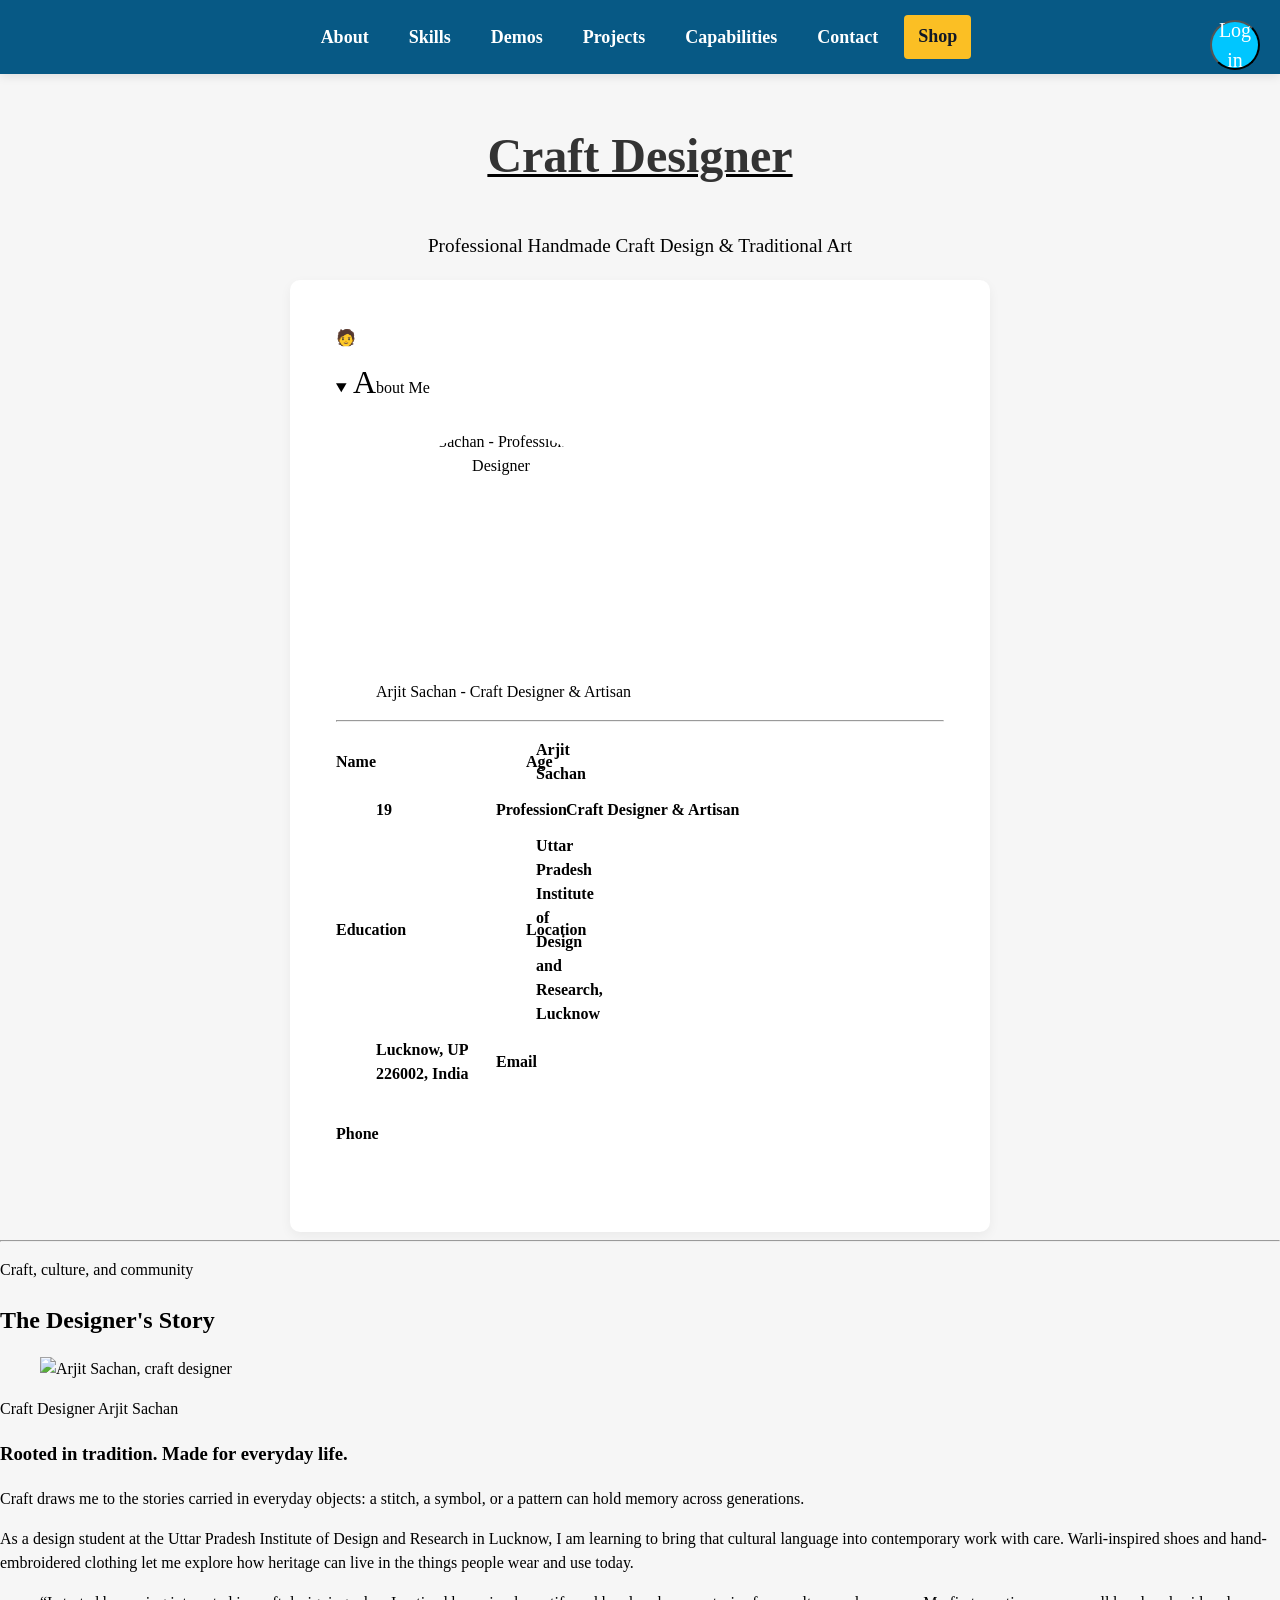
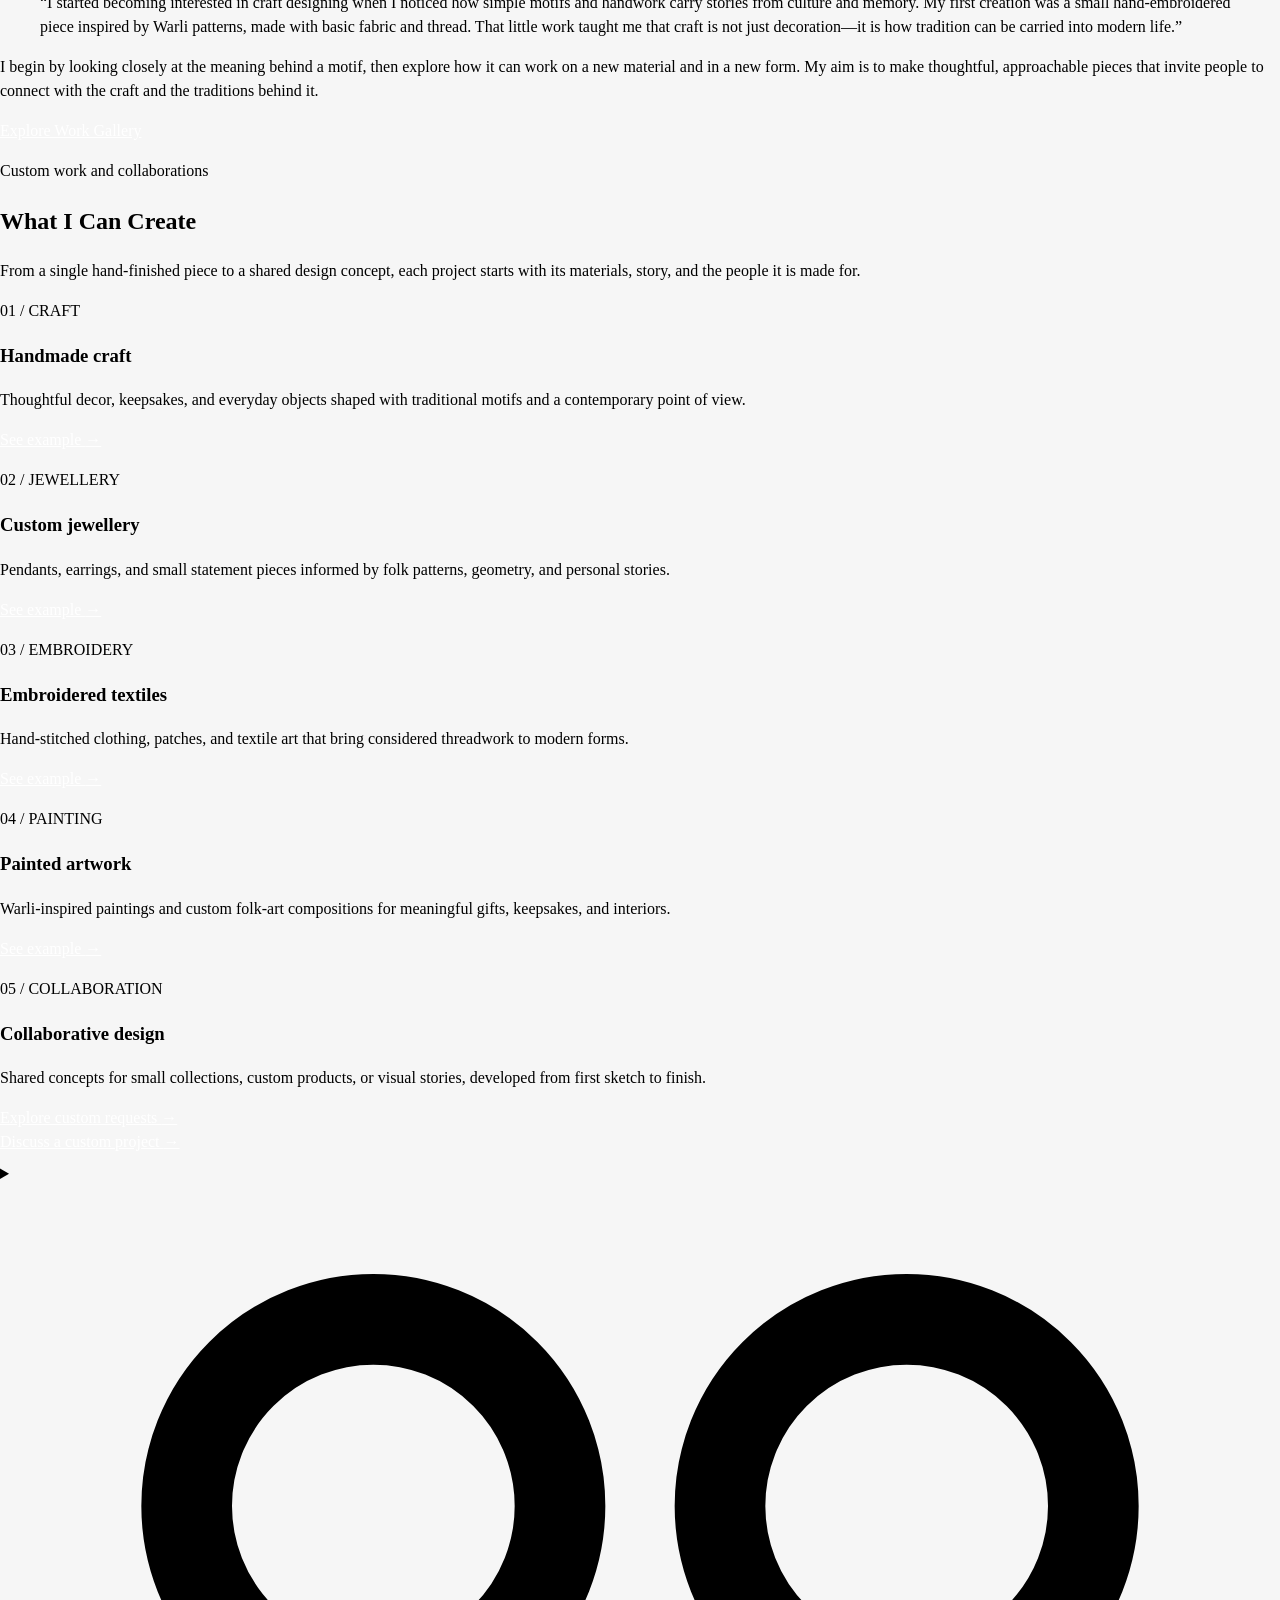
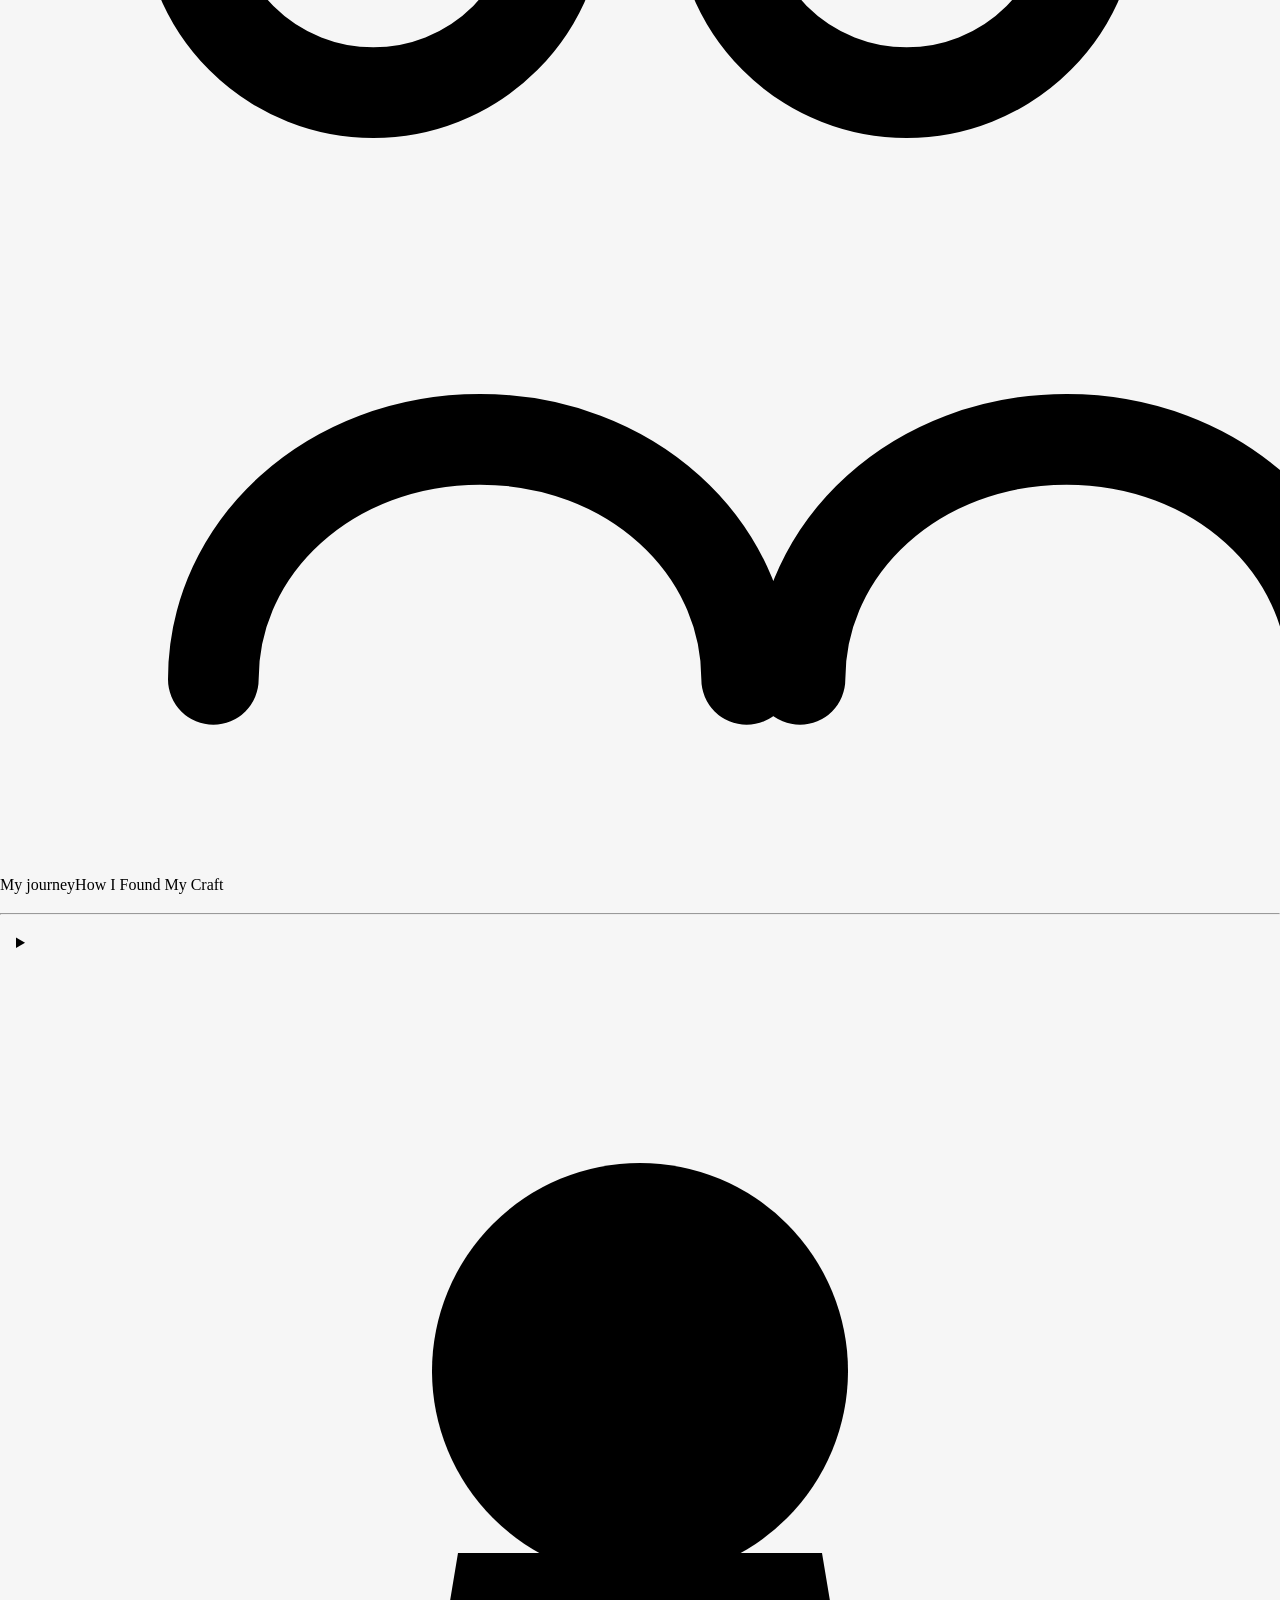
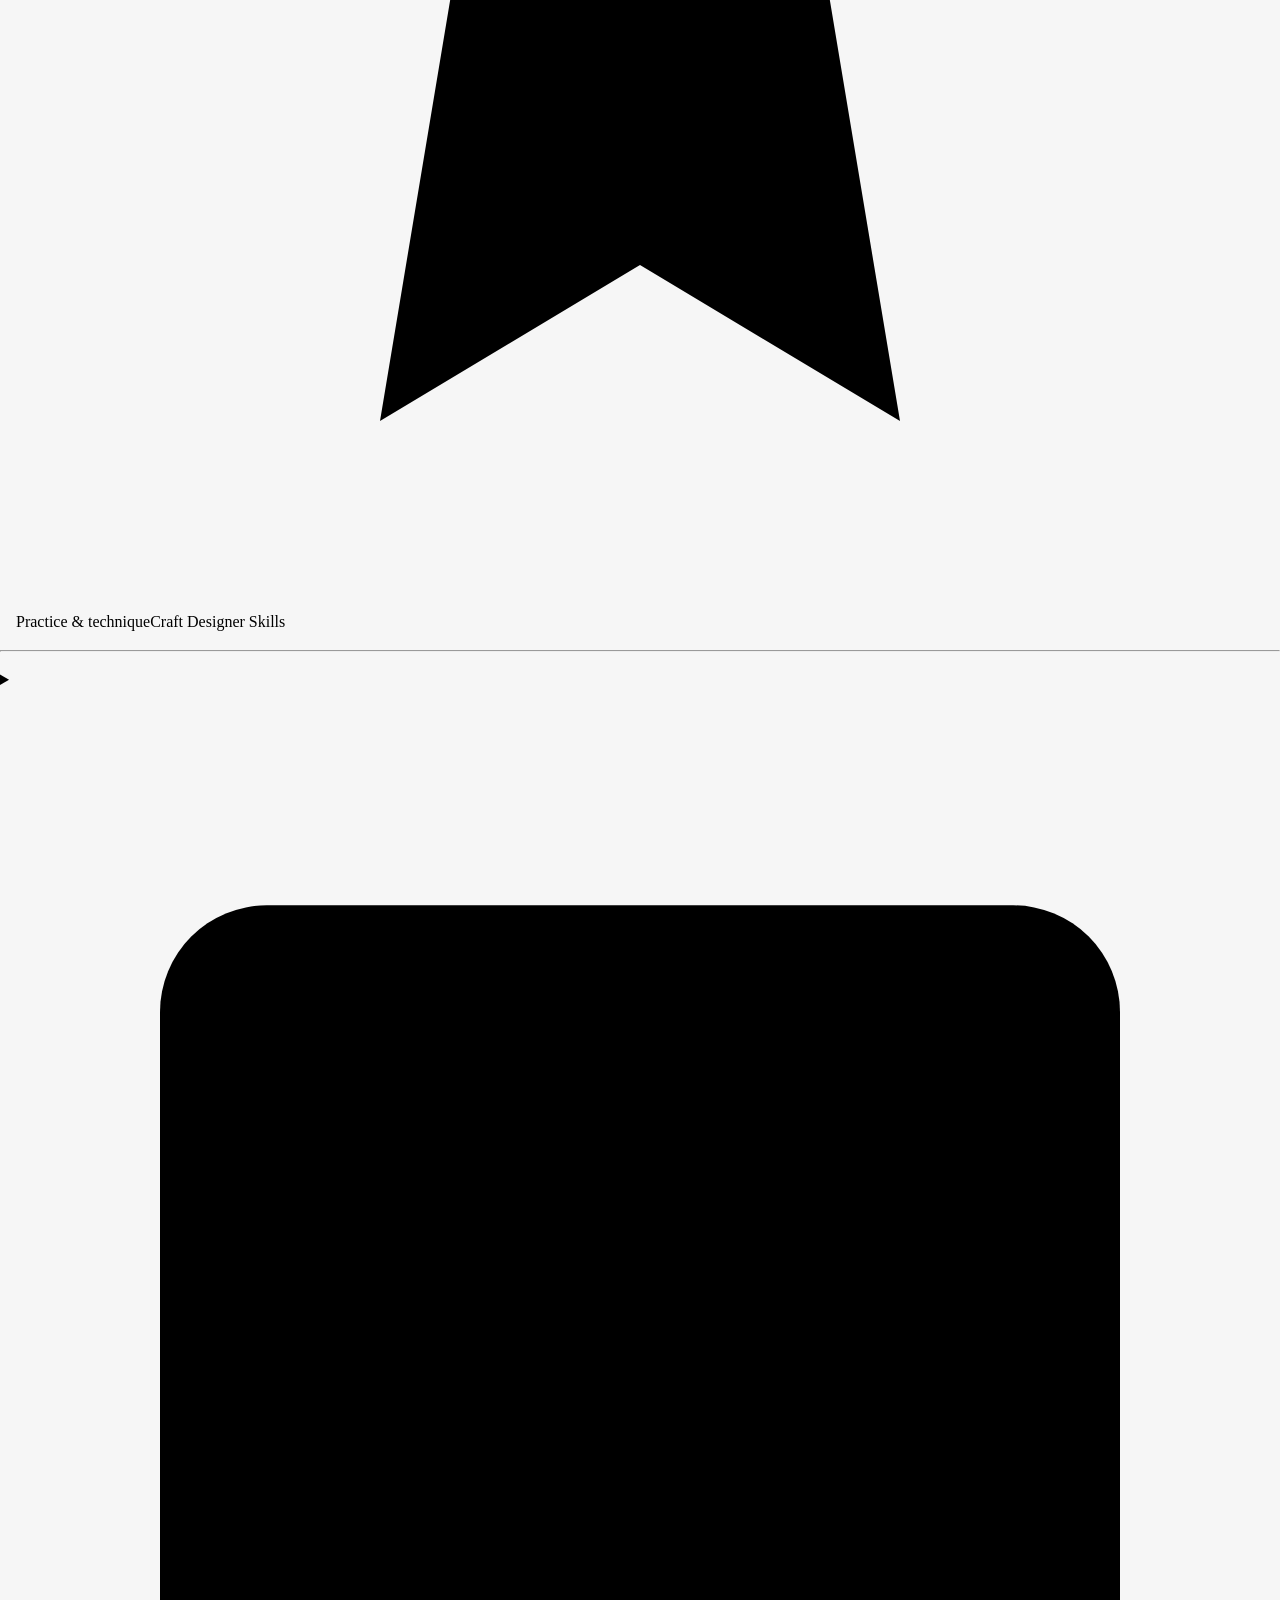
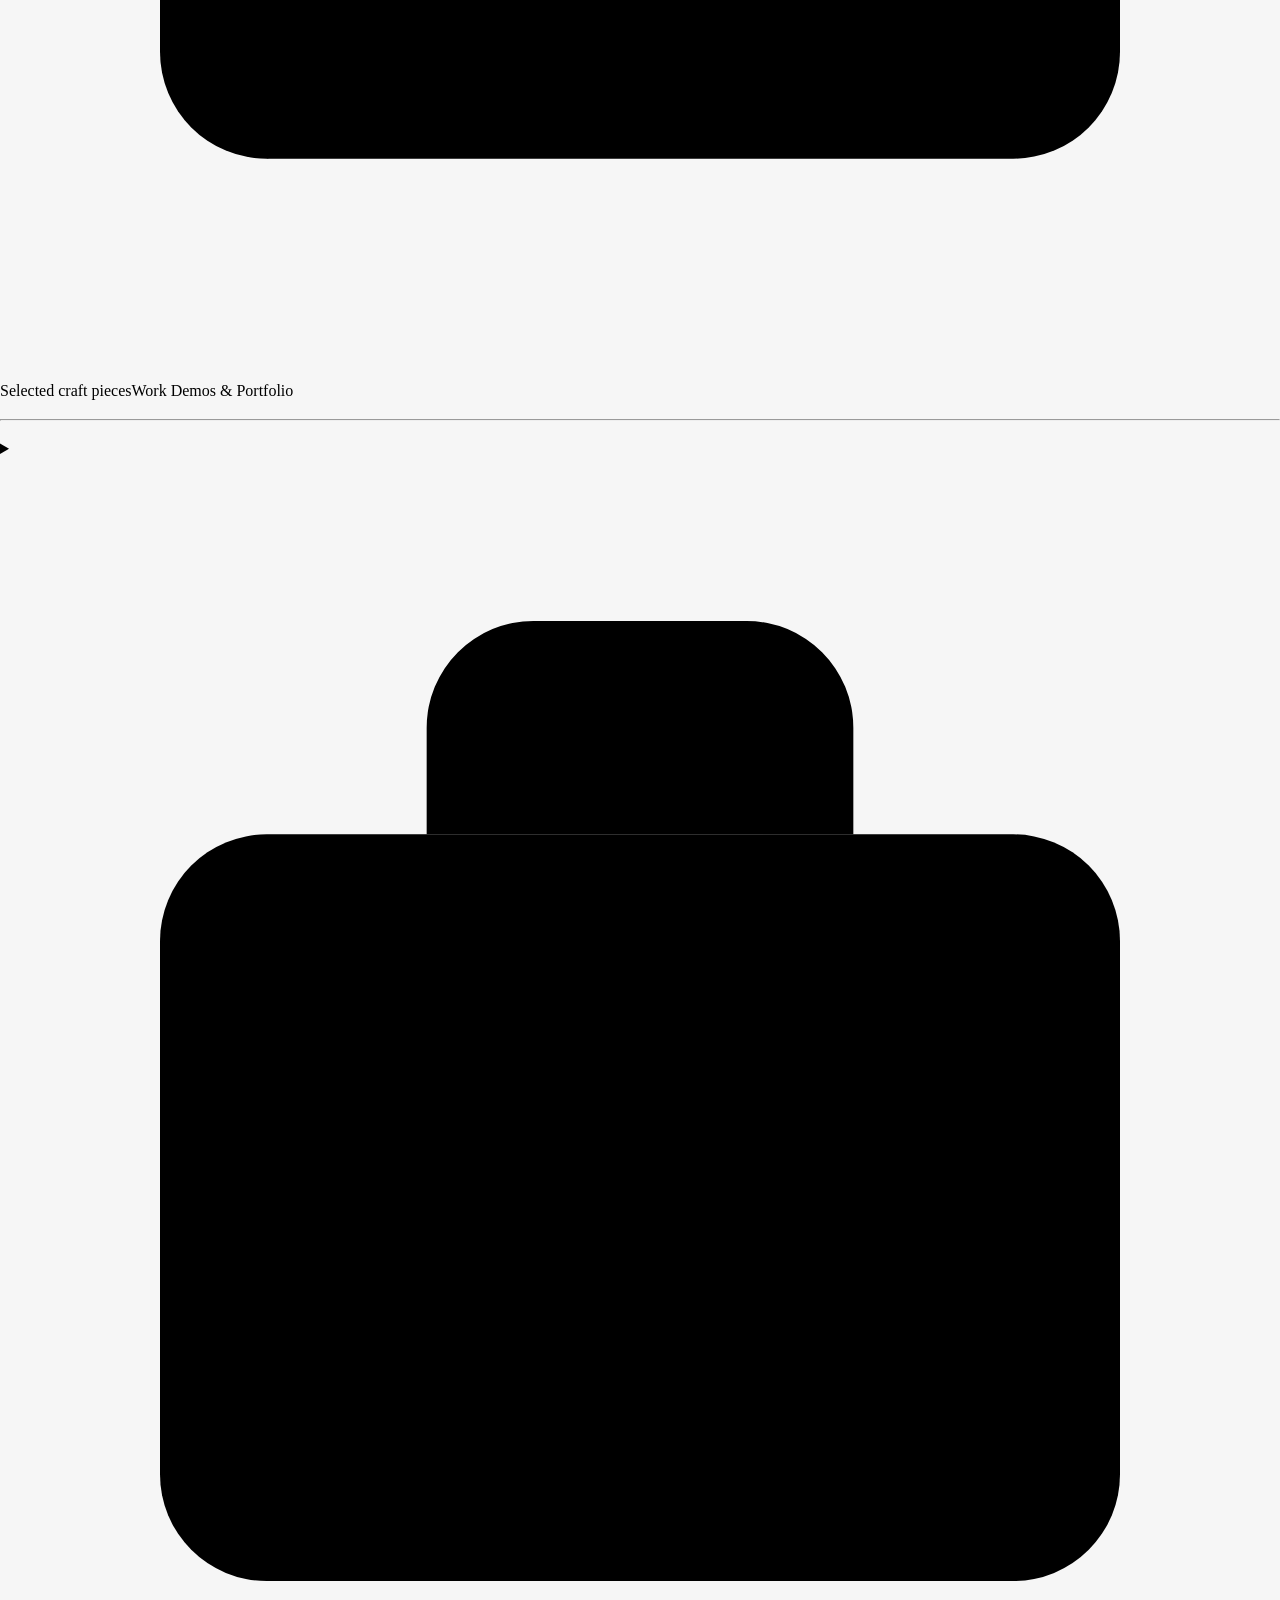
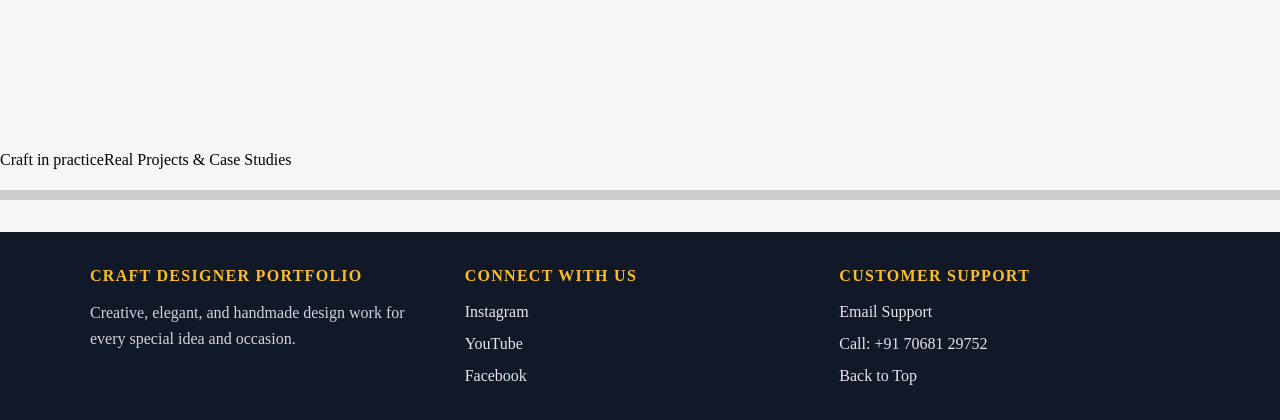
==== commit 8da52b54: "Rename CRAFT.html to index.html" ====
--- a/index.html
+++ b/index.html
@@ -13,46 +13,83 @@
   <meta name="theme-color" content="#075985" />
   <link rel="canonical" href="https://yourwebsite.com/" />
   <title>Craft Designer Portfolio - Handmade Embroidery & Warli Art by Arjit Sachan</title>
+  <link rel="preconnect" href="https://fonts.googleapis.com" />
+  <link rel="preconnect" href="https://fonts.gstatic.com" crossorigin />
+  <link href="https://fonts.googleapis.com/css2?family=Allura&family=Nunito+Sans:wght@400;500;600;700&display=swap" rel="stylesheet" />
   <link rel="stylesheet" href="craftstyle.css" />
 </head> 
 <body>   
   <a class="skip-link" href="#main-content">Skip to main content</a> 
   <header id="top" class="header" role="banner">
-    <nav class="navbar"> 
-      <!-- Login Icon Button -->
-      <div class="login-btn" onclick="openLogin()">
-        <i class="fa fa-user">login</i>
-      </div>
-
-      <!-- Hidden Modal -->
-      <div id="loginModal" class="modal">
-        <div class="modal-content">
-          <span class="close" onclick="closeLogin()">&times;</span> 
-        <h1 class="log">Login</h1>
-          <input type="text" placeholder="Email or Username">
-          <input type="password" placeholder="Password">
-          <button>Login</button>
-        </div>
-      </div>
+    <nav class="navbar" aria-label="Main navigation">
 
       <ul class="nav-list">
         <li><a href="#about" class="nav-link">About</a></li>
         <li><a href="#skills" class="nav-link">Skills</a></li>
         <li><a href="#demos" class="nav-link">Demos</a></li>
-        <li><a href="gallery.html" class="nav-link">Gallery</a></li>
         <li><a href="#projects" class="nav-link">Projects</a></li>
+        <li><a href="#capabilities" class="nav-link">Capabilities</a></li>
         <li><a href="#contact" class="nav-link">Contact</a></li>
       </ul>
-      <a class="shop-button" href="shop.html" aria-label="Visit our shop">Shop</a>
+      <div class="account-actions">
+        <a class="shop-button" href="shop.html" aria-label="Visit our shop">Shop</a>
+        <button class="login-btn" type="button" aria-label="Open account form">Log in</button>
+      </div>
     </nav>
-    <div class="about-section">
+    <section class="about-section" aria-labelledby="hero-title">
       <div class="hero-1">
-        <h1 class="hero-title">Craft Designer</h1>
+        <h1 id="hero-title" class="hero-title">Craft Designer</h1> 
       </div>
       <p class="hero-text">Professional Handmade Craft Design & Traditional Art</p>
-    </div> 
+    </section>  
   </header>   
-  
+
+  <dialog id="accountDialog" class="account-dialog" aria-labelledby="account-title">
+    <div class="account-dialog-header">
+      <button class="account-dialog-close" type="button" aria-label="Close account form">&times;</button>
+    </div>
+    <section id="login" class="account-section" aria-labelledby="account-title">
+      <div class="account-layout">
+        <div class="account-intro">
+          <p class="account-kicker">Craft Designer Account</p>
+          <h2 id="account-title">Create your account</h2>
+          <p>Introduce yourself to the studio and keep your account details together.</p>
+        </div>
+        <form class="account-form" action="#" method="post">   
+          <div class="account-fields">
+            <div class="account-field">
+              <label for="account-name">Name</label>
+              <input id="account-name" name="name" type="text" autocomplete="name" placeholder="Your full name" required>
+            </div>
+            <div class="account-field">
+              <label for="account-email">Email</label>
+              <input id="account-email" name="email" type="email" autocomplete="email" placeholder="you@example.com" required>
+            </div>
+            <div class="account-field">
+              <label for="account-username">Username</label>
+              <input id="account-username" name="username" type="text" autocomplete="username" placeholder="Choose a username" required>
+            </div>
+            <div class="account-field">
+              <label for="account-age">Age</label>
+              <input id="account-age" name="age" type="number" min="14" max="120" inputmode="numeric" placeholder="14 or older" required>
+            </div>
+            <div class="account-field">
+              <label for="account-password">Password</label>
+              <input id="account-password" name="password" type="password" autocomplete="new-password" minlength="8" placeholder="Create a password" required>
+            </div>
+            <div class="account-field">
+              <label for="account-confirm-password">Confirm password</label>
+              <input id="account-confirm-password" name="confirm-password" type="password" autocomplete="new-password" minlength="8" placeholder="Enter it again" required>
+            </div>
+          </div>
+          <div class="account-form-actions">
+            <button class="account-submit" type="submit">Create account</button>
+          </div>
+        </form>
+      </div>
+    </section>
+  </dialog>
+       
   <main id="main-content" role="main">
     <details id="about" class="container" open>
       <summary>About Me</summary>
@@ -62,109 +99,236 @@
       </figure>
       <hr>
   
-      <div class="profile-grid" aria-labelledby="profile-heading">
-        <h2 id="profile-heading" class="visually-hidden">Professional Profile Details</h2>
-        <div class="label">Name</div><div class="colon">:</div><div class="value">Arjit Sachan</div>
-        <div class="label">Age</div><div class="colon">:</div><div class="value">19</div>
-        <div class="label">Profession</div><div class="colon">:</div><div class="value">Craft Designer & Artisan</div>
-        <div class="label">Education</div><div class="colon">:</div><div class="value">Uttar Pradesh Institute of Design and Research, Lucknow</div>
-        <div class="label">Location</div><div class="colon">:</div><div class="value">Lucknow, UP 226002, India</div>
-        <div class="label">Email</div><div class="colon">:</div><div class="value">arjitsachan7@email.com</div>
-        <div class="label">Phone</div><div class="colon">:</div><div class="value">+91 70681 29752</div> 
-      </div> 
+      <dl class="profile-grid">
+        <dt>Name</dt><dd>Arjit Sachan</dd>
+        <dt>Age</dt><dd>19</dd>
+        <dt>Profession</dt><dd>Craft Designer & Artisan</dd>
+        <dt>Education</dt><dd>Uttar Pradesh Institute of Design and Research, Lucknow</dd>
+        <dt>Location</dt><dd>Lucknow, UP 226002, India</dd>
+        <dt>Email</dt><dd><a href="mailto:arjitsachan7@email.com">arjitsachan7@email.com</a></dd>
+        <dt>Phone</dt><dd><a href="tel:+917068129752">+91 70681 29752</a></dd>
+      </dl>
     </details>
     <hr> 
 
-    <details class="skills-1" open>
-      <summary id="skills">Craft Designer Skills</summary>    
-      <p>The work combines artistic vision with craftsmanship, delivering pieces that are unique, elegant, and thoughtfully designed. Each project is created with care and precision, honoring traditional techniques while embracing contemporary design.</p>
+    <section class="designer-story" aria-labelledby="designer-story-section-title">
+      <header class="designer-story-header">
+        <p class="story-kicker">Craft, culture, and community</p>
+        <h2 id="designer-story-section-title">The Designer's Story</h2>
+      </header>
+      <div class="designer-story-grid">
+        <div class="story-feature">
+          <figure class="story-portrait">
+            <img src="https://raw.githubusercontent.com/sakshamsachan472-cyber/craft-designer/main/arjit%20photo.jpeg" alt="Arjit Sachan, craft designer" loading="lazy">
+            <figcaption class="visually-hidden">Portrait of Arjit Sachan</figcaption>
+          </figure>
+          <p class="story-signoff">
+            <span class="story-signature-label">Craft Designer</span>
+            <span class="story-signature">Arjit Sachan</span>
+          </p>
+        </div>
+        <div class="designer-story-content">
+          <h3 id="designer-story-title" class="designer-story-heading">Rooted in tradition. Made for everyday life.</h3>
+          <div class="designer-story-copy">
+            <p>Craft draws me to the stories carried in everyday objects: a stitch, a symbol, or a pattern can hold memory across generations.</p>
+            <p>As a design student at the Uttar Pradesh Institute of Design and Research in Lucknow, I am learning to bring that cultural language into contemporary work with care. Warli-inspired shoes and hand-embroidered clothing let me explore how heritage can live in the things people wear and use today.</p>
+            <blockquote class="story-quote">
+              “I started becoming interested in craft designing when I noticed how simple motifs and handwork carry stories from culture and memory. My first creation was a small hand-embroidered piece inspired by Warli patterns, made with basic fabric and thread. That little work taught me that craft is not just decoration—it is how tradition can be carried into modern life.”
+            </blockquote>
+            <p>I begin by looking closely at the meaning behind a motif, then explore how it can work on a new material and in a new form. My aim is to make thoughtful, approachable pieces that invite people to connect with the craft and the traditions behind it.</p>
+            <a class="story-gallery-link" href="gallery.html">Explore Work Gallery</a>
+          </div>
+        </div>
+      </div>
+    </section>
+
+    <section id="capabilities" class="capabilities-section" aria-labelledby="capabilities-title">
+      <header class="capabilities-header">
+        <div>
+          <p class="capabilities-kicker">Custom work and collaborations</p>
+          <h2 id="capabilities-title">What I Can Create</h2>
+        </div>
+        <p class="capabilities-intro">From a single hand-finished piece to a shared design concept, each project starts with its materials, story, and the people it is made for.</p>
+      </header>
+      <div class="capabilities-grid">
+        <article class="capability-card">
+          <p class="capability-index">01 / CRAFT</p>
+          <h3>Handmade craft</h3>
+          <p>Thoughtful decor, keepsakes, and everyday objects shaped with traditional motifs and a contemporary point of view.</p>
+          <a class="capability-example-link" href="shop.html#product-warli-art-shoe">See example <span aria-hidden="true">&rarr;</span></a>
+        </article>
+        <article class="capability-card">
+          <p class="capability-index">02 / JEWELLERY</p>
+          <h3>Custom jewellery</h3>
+          <p>Pendants, earrings, and small statement pieces informed by folk patterns, geometry, and personal stories.</p>
+          <a class="capability-example-link" href="shop.html#product-handmade-jewellery">See example <span aria-hidden="true">&rarr;</span></a>
+        </article>
+        <article class="capability-card">
+          <p class="capability-index">03 / EMBROIDERY</p>
+          <h3>Embroidered textiles</h3>
+          <p>Hand-stitched clothing, patches, and textile art that bring considered threadwork to modern forms.</p>
+          <a class="capability-example-link" href="shop.html#product-embroidered-shirt">See example <span aria-hidden="true">&rarr;</span></a>
+        </article>
+        <article class="capability-card">
+          <p class="capability-index">04 / PAINTING</p>
+          <h3>Painted artwork</h3>
+          <p>Warli-inspired paintings and custom folk-art compositions for meaningful gifts, keepsakes, and interiors.</p>
+          <a class="capability-example-link" href="shop.html#product-painted-artwork">See example <span aria-hidden="true">&rarr;</span></a>
+        </article>
+        <article class="capability-card">
+          <p class="capability-index">05 / COLLABORATION</p>
+          <h3>Collaborative design</h3>
+          <p>Shared concepts for small collections, custom products, or visual stories, developed from first sketch to finish.</p>
+          <a class="capability-example-link" href="shop.html#product-customised-items">Explore custom requests <span aria-hidden="true">&rarr;</span></a>
+        </article>
+      </div>
+      <a class="capabilities-cta" href="#contact">Discuss a custom project <span aria-hidden="true">&rarr;</span></a>
+    </section>
+
+    <details class="journey-quote-panel">
+      <summary>
+        <svg class="details-icon" viewBox="0 0 24 24" aria-hidden="true" focusable="false"><path d="M7 9.5a3.5 3.5 0 1 1 0-7 3.5 3.5 0 0 1 0 7Zm10 0a3.5 3.5 0 1 1 0-7 3.5 3.5 0 0 1 0 7ZM4 20.5c0-2.5 2.2-4.5 5-4.5s5 2 5 4.5M15 20.5c0-2.5 2.2-4.5 5-4.5s5 2 5 4.5" fill="none" stroke="currentColor" stroke-linecap="round" stroke-linejoin="round" stroke-width="1.7"></path></svg>
+        <span class="details-summary-copy"><span class="details-summary-label">My journey</span><span class="details-summary-title">How I Found My Craft</span></span>
+      </summary>
+      <div class="quote-grid">
+        <blockquote class="quote-card quote-card-gold">
+          <p>“I started becoming interested in craft designing when I noticed how even the smallest motifs carry memories, culture, and emotion in them.”</p>
+          <footer>— Arjit Sachan</footer>
+        </blockquote>
+        <blockquote class="quote-card quote-card-forest">
+          <p>“When I joined college, I began learning design more seriously, and that is where I understood how tradition can be reshaped into new stories.”</p>
+          <footer>— College journey</footer>
+        </blockquote>
+        <blockquote class="quote-card quote-card-ivory">
+          <p>“My first handmade piece was a small embroidered work inspired by Warli patterns. It felt simple, but it taught me how tradition can become modern.”</p>
+          <footer>— First creation</footer>
+        </blockquote>
+        <blockquote class="quote-card quote-card-gold">
+          <p>“The idea of Warli shoes came when I wanted to carry the rhythm of tribal art into everyday life, where people could wear culture as a living expression.”</p>
+          <footer>— Warli shoe concept</footer>
+        </blockquote>
+        <blockquote class="quote-card quote-card-forest">
+          <p>“Warli art feels like a quiet poem in geometry—circles, lines, and stories of home, harvest, dance, and togetherness, all moving gently in a single rhythm.”</p>
+          <footer>— Cultural inspiration</footer>
+        </blockquote>
+      </div>
+    </details>
+    <hr>
+
+    <details class="skills-1">
+      <summary id="skills">
+        <svg class="details-icon" viewBox="0 0 24 24" aria-hidden="true" focusable="false"><circle cx="12" cy="8" r="4"></circle><path d="m8.5 11.5-1.5 9 5-3 5 3-1.5-9"></path></svg>
+        <span class="details-summary-copy"><span class="details-summary-label">Practice &amp; technique</span><span class="details-summary-title">Craft Designer Skills</span></span>
+      </summary>
+      <p class="skills-intro">Good craft begins with curiosity: understanding a material, learning its techniques, and noticing the stories behind an idea. I bring these elements together with patience and care, respecting traditional knowledge while exploring thoughtful forms for contemporary life.</p>
   
       <div class="row">
-        <div id="basic" class="box">
-          <h2>Craft Designer Skills</h2>
+        <article id="basic" class="box">
+          <h2>Craft &amp; Material Skills</h2>
           <img class="skills-img" src="https://th.bing.com/th/id/OIP.TM-cXn9MrnkjtQ9M7yG9tgHaE3?w=233&h=180&c=7&r=0&o=7&dpr=1.3&pid=1.7&rm=3" alt="Basic Craft Designer Skills - Materials and Techniques" loading="lazy"> 
-          <div class="label">Material Sensibility</div><div class="value">Understanding how different materials (wood, clay, textiles, paper, metals) behave and how to use them creatively.</div>
-          <div class="label">Handcraft Techniques</div><div class="value">Skills in carving, weaving, pottery, origami, embroidery, and other traditional craft methods.</div>
-          <div class="label">Visual Design</div><div class="value">Strong grasp of color theory, typography, layout, and composition.</div>
-          <div class="label">Prototyping</div><div class="value">Ability to create mock-ups and prototypes to test ideas and refine designs.</div>
-        </div>
-
-        <div id="creative" class="box">
+          <dl class="skill-list">
+            <div><dt>Material selection</dt><dd>Choosing materials for how they feel, perform, and support the purpose of a piece.</dd></div>
+            <div><dt>Handcraft techniques</dt><dd>Working with methods such as embroidery, weaving, pottery, carving, and paper craft.</dd></div>
+            <div><dt>Visual composition</dt><dd>Bringing color, shape, pattern, and typography together into a balanced design.</dd></div>
+            <div><dt>Prototyping</dt><dd>Building samples to test an idea, learn from it, and refine the details.</dd></div>
+          </dl>
+        </article>
+
+        <article id="creative" class="box">
           <h2>Creative & Strategic Skills</h2>
-          <img class="skills-img" src="[data-uri]" alt="Creative Skills - Design Thinking and Innovation" loading="lazy">
-          <div class="label">Design Thinking</div><div class="value">Problem-solving through iterative design processes and user research.</div>
-          <div class="label">Storytelling</div><div class="value">Presenting craft work with narratives that connect emotionally with audiences.</div>
-          <div class="label">Innovation</div><div class="value">Combining traditional craft methods with modern design trends.</div>
-          <div class="label">Sustainability</div><div class="value">Using eco-friendly materials and sustainable production processes.</div>
-        </div>
-
-        <div id="human-centered" class="box">
-          <h2>Human-Centered & Soft Skills</h2>
+          <img class="skills-img" src="https://globalhrworld.com/wp-content/uploads/2025/02/Elements-of-Strategic-Thinking-Skills.jpg" alt="Elements of strategic thinking skills" loading="lazy">
+          <dl class="skill-list">
+            <div><dt>Design thinking</dt><dd>Researching a brief, exploring ideas, and developing considered design directions.</dd></div>
+            <div><dt>Visual storytelling</dt><dd>Communicating a piece's inspiration, process, and meaning with clarity.</dd></div>
+            <div><dt>Creative problem-solving</dt><dd>Connecting traditional methods with new materials and contemporary needs.</dd></div>
+            <div><dt>Sustainable choices</dt><dd>Considering materials, durability, and production impact throughout the process.</dd></div>
+          </dl>
+        </article>
+
+        <article id="human-centered" class="box">
+          <h2>Human-Centered &amp; Collaboration Skills</h2>
           <img class="skills-img" src="https://th.bing.com/th/id/OIP.yki8HWZ-POfDiFZF5OruIgHaGG?w=197&h=180&c=7&r=0&o=7&dpr=1.3&pid=1.7&rm=3" alt="Human-Centered Design - Empathy and Collaboration" loading="lazy">
-          <div class="label">Empathy</div><div class="value">Understanding user needs and designing for real people and their stories.</div>
-          <div class="label">Cultural Intelligence</div><div class="value">Sensitivity to traditions, heritage, and local aesthetics in design.</div>
-          <div class="label">Collaboration</div><div class="value">Working effectively with artisans, clients, and cross-disciplinary teams.</div>
-          <div class="label">Communication</div><div class="value">Explaining design choices clearly to clients and in professional portfolios.</div>
-        </div>
+          <dl class="skill-list">
+            <div><dt>Empathy</dt><dd>Listening closely and designing with people's needs and perspectives in mind.</dd></div>
+            <div><dt>Cultural awareness</dt><dd>Approaching heritage, symbolism, and local traditions with respect.</dd></div>
+            <div><dt>Collaboration</dt><dd>Sharing ideas and working constructively with artisans, clients, and peers.</dd></div>
+            <div><dt>Communication</dt><dd>Presenting concepts clearly, welcoming feedback, and explaining design decisions.</dd></div>
+          </dl>
+        </article>
       </div>  
+      <div class="details-close-wrap"><button class="details-close" type="button">Close Skills</button></div>
     </details>   
     <hr> 
 
-    <details id="demos" class="demo-1" open>
-      <summary>Work Demos & Portfolio</summary>
-      <p>Examples of creative projects and sample work showcasing craftsmanship and design quality. Each piece represents artistic excellence and attention to detail.</p>
-      <span style="font-weight:bold; color:#b22222;">🔍 Click any image to view full details and zoom functionality</span>
+    <details id="demos" class="demo-1">
+      <summary>
+        <svg class="details-icon" viewBox="0 0 24 24" aria-hidden="true" focusable="false"><rect x="3" y="4" width="18" height="16" rx="2"></rect><circle cx="8.5" cy="9" r="1.5"></circle><path d="m21 15-5-5L5 20"></path></svg>
+        <span class="details-summary-copy"><span class="details-summary-label">Selected craft pieces</span><span class="details-summary-title">Work Demos &amp; Portfolio</span></span>
+      </summary>
+      <p class="demo-intro">A collection of embroidered shirt studies exploring how heritage-inspired motifs can find a place in contemporary clothing. Each piece focuses on thoughtful pattern, careful handwork, and a considered finish.</p>
       <div class="demo-gallery">
-        <div class="demo-item" tabindex="0" role="button" aria-label="View details for Parang Elegance Embroidery Shirt">
+        <article class="demo-item" tabindex="0" role="button" aria-label="View details for Parang Elegance Embroidery Shirt">
           <img class="demo-img" src="https://raw.githubusercontent.com/sakshamsachan472-cyber/shirt-/main/shirt%201.jpeg" alt="Parang Elegance Handmade Indonesian Embroidery Shirt" loading="lazy">
           <h2 class="demo-title1">Parang Elegance</h2>
           <h3 class="demo-title12">Handmade Indonesian Embroidery</h3>
-          <p>Full-sleeve shirt with Kawung motif embroidery. Ancient Javanese design symbolizing purity and balance. Suitable for office wear and evening events.</p>
-        </div>
-
-        <div class="demo-item" tabindex="0" role="button" aria-label="View details for Shirt 2">
+          <p>A full-sleeve shirt pairing a heritage-inspired motif with a clean, contemporary silhouette.</p>
+        </article>
+
+        <article class="demo-item" tabindex="0" role="button" aria-label="View details for Shirt 2">
           <img class="demo-img" src="https://raw.githubusercontent.com/sakshamsachan472-cyber/shirt-/main/shirt%202.jpeg" alt="Embroidered Design Shirt 2" loading="lazy">
-          <h2 class="demo-title1">Traditional Design</h2>
-          <h3 class="demo-title12">Artisan Crafted</h3>
-          <p>Handmade embroidery featuring traditional patterns with modern styling.</p>
-        </div>
-
-        <div class="demo-item" tabindex="0" role="button" aria-label="View details for Shirt 3">
+          <h2 class="demo-title1">Everyday Heritage</h2>
+          <h3 class="demo-title12">Artisan-Crafted Embroidery</h3>
+          <p>A hand-finished shirt bringing traditional pattern into a simple, wearable form.</p>
+        </article>
+
+        <article class="demo-item" tabindex="0" role="button" aria-label="View details for Shirt 3">
           <img class="demo-img" src="https://raw.githubusercontent.com/sakshamsachan472-cyber/shirt-/main/shirt%203.jpeg" alt="Embroidered Design Shirt 3" loading="lazy">
-          <h2 class="demo-title1">Artisan Collection</h2>
-          <h3 class="demo-title12">Hand Stitched</h3>
-          <p>Detailed embroidery work showcasing traditional techniques.</p>
-        </div>  
-
-        <div class="demo-item" tabindex="0" role="button" aria-label="View details for Shirt 4">
+          <h2 class="demo-title1">Stitch &amp; Detail</h2>
+          <h3 class="demo-title12">Hand-Stitched Composition</h3>
+          <p>An embroidery study focused on the rhythm of line, careful stitching, and considered placement.</p>
+        </article>  
+
+        <article class="demo-item" tabindex="0" role="button" aria-label="View details for Shirt 4">
           <img class="demo-img" src="https://raw.githubusercontent.com/sakshamsachan472-cyber/shirt-/main/shirt%204.jpeg" alt="Embroidered Design Shirt 4" loading="lazy">
-          <h2 class="demo-title1">Heritage Designs</h2>
-          <h3 class="demo-title12">Cultural Craftsmanship</h3>
-          <p>Blending traditional heritage with contemporary aesthetics.</p>
-        </div>
-
-        <div class="demo-item" tabindex="0" role="button" aria-label="View details for Shirt 5">
+          <h2 class="demo-title1">Heritage, Reworked</h2>
+          <h3 class="demo-title12">Culture-Led Craftsmanship</h3>
+          <p>Traditional influence meets a modern silhouette for a design that feels both rooted and current.</p>
+        </article>
+
+        <article class="demo-item" tabindex="0" role="button" aria-label="View details for Shirt 5">
           <img class="demo-img" src="https://raw.githubusercontent.com/sakshamsachan472-cyber/shirt-/main/shirt%205.jpeg" alt="Embroidered Design Shirt 5" loading="lazy">
-          <h2 class="demo-title1">Classic Elegance</h2>
-          <h3 class="demo-title12">Timeless Patterns</h3>
-          <p>Sophisticated embroidery work for refined tastes.</p>
-        </div>
-
-        <div class="demo-item" tabindex="0" role="button" aria-label="View details for Shirt 6">
+          <h2 class="demo-title1">Quiet Elegance</h2>
+          <h3 class="demo-title12">Timeless Pattern</h3>
+          <p>A restrained arrangement of pattern and detail keeps the focus on the handwork.</p>
+        </article>
+
+        <article class="demo-item" tabindex="0" role="button" aria-label="View details for Shirt 6">
           <img class="demo-img" src="https://raw.githubusercontent.com/sakshamsachan472-cyber/shirt-/main/shirt%206.jpeg" alt="Embroidered Design Shirt 6" loading="lazy">
-          <h2 class="demo-title1">Exclusive Design</h2>
-          <h3 class="demo-title12">Premium Collection</h3>
-          <p>Limited edition handcrafted embroidery pieces.</p>
-        </div>
+          <h2 class="demo-title1">Crafted Statement</h2>
+          <h3 class="demo-title12">Contemporary Embroidery</h3>
+          <p>A distinctive piece shaped by hand-finished details, balanced pattern, and a confident contemporary feel.</p>
+        </article>
       </div>     
+      <div class="details-close-wrap"><button class="details-close" type="button">Close Demos</button></div>
     </details> 
     <hr>    
 
-    <details id="projects" class="projects-1" open>
-      <summary>Real Projects & Case Studies</summary>
-      <p>Completed works that demonstrate the ability to transform ideas into reality with originality, precision, and professional craftsmanship.</p>
+    <details id="projects" class="projects-1">
+      <summary>
+        <svg class="details-icon" viewBox="0 0 24 24" aria-hidden="true" focusable="false"><rect x="3" y="7" width="18" height="14" rx="2"></rect><path d="M8 7V5a2 2 0 0 1 2-2h4a2 2 0 0 1 2 2v2M3 12h18M10 12v2h4v-2"></path></svg>
+        <span class="details-summary-copy"><span class="details-summary-label">Craft in practice</span><span class="details-summary-title">Real Projects &amp; Case Studies</span></span>
+      </summary>
+      <div class="project-intro-panel">
+        <p class="project-intro-kicker">Selected outcome</p>
+        <p class="project-intro-copy">Completed works that demonstrate the ability to transform ideas into reality with originality, precision, and professional craftsmanship.</p>
+        <div class="project-badges" aria-label="Project highlights">
+          <span>Case study</span>
+          <span>Art-led design</span>
+          <span>Craftsmanship</span>
+        </div>
+      </div>
    
-      <div class="project-1">
+      <article class="project-1 project-video">
         <div class="vid-1">
           <video controls class="shoe-vid" aria-label="Warli Art Inspired Shoes - Video Demonstration">
             <source src="https://raw.githubusercontent.com/sakshamsachan472-cyber/craft-designer/2b57cafa504973f8b7a39ed8c520fc420c164064/shoe%20vid%201.mp4" type="video/mp4">
@@ -179,38 +343,36 @@
           <p>Known for its simple yet expressive geometric patterns.</p> 
           <p>Traditionally, Warli paintings were created on mud walls using rice paste, depicting scenes of daily life, nature, and community rituals.</p>
         </div>
-      </div>
-      
-      <div class="divider"></div>     
-      <div class="project-1">
-        <div class="shoe-img">
-          <img class="shoe-img1" src="https://raw.githubusercontent.com/sakshamsachan472-cyber/craft-designer/2b57cafa504973f8b7a39ed8c520fc420c164064/shoe%201.jpeg" alt="Warli Art Inspired Shoe Design 1" loading="lazy">
-          <a href="shop.html#product-2" class="product-link view-product-btn" aria-label="View and purchase this shoe design">View Product</a>
-        </div>
-        <div> 
-          <h3>✨ Key Features of Warli Art</h3>
-          <p><strong>Geometric Shapes:</strong> Circles, triangles, and squares represent humans, animals, and natural elements.</p>
-          <p><strong>Storytelling:</strong> Shows farming, dancing, hunting, and community life.</p>
-          <p><strong>Minimalist Style:</strong> Simple lines and forms with deep symbolic meaning.</p>
-          <p><strong>Cultural Roots:</strong> Reflects harmony with nature and community values.</p> 
-        </div>
-      </div>
+      </article>
       
       <div class="divider"></div>
-      <div class="project-1">
-        <div class="container-1">
-          <img class="shoe-img2" src="https://raw.githubusercontent.com/sakshamsachan472-cyber/craft-designer/2b57cafa504973f8b7a39ed8c520fc420c164064/shoe%202.jpeg" alt="Warli Art Women's Circle Design on Shoe" loading="lazy">
-        </div>
-        <div class="dance">
-          <h3>✨ Women's Circle Motif Meaning</h3> 
-          <p>The women's circle is inspired by Warli art, where tribal women dance together in harmony.</p> 
-          <p>It symbolizes <strong>unity, celebration, and timeless community bonds</strong>.</p> 
-          <p>Heritage tradition reimagined on contemporary sneakers.</p>
-          <h3>✨ "Home" Symbol in Warli Art</h3>
-          <p>The home motif represents more than shelter—it symbolizes <strong>belonging, safety, and community heartbeat</strong>.</p>
-          <p>Paired with the women's circle, it tells a story of <strong>unity, tradition, and joyful living together</strong>.</p>
-        </div>
-      </div>
+      <article class="shoe-showcase">
+        <div class="shoe-gallery">
+          <figure class="shoe-card">
+            <img class="shoe-img1" src="https://raw.githubusercontent.com/sakshamsachan472-cyber/craft-designer/2b57cafa504973f8b7a39ed8c520fc420c164064/shoe%201.jpeg" alt="Warli Art inspired shoe design with geometric motifs" loading="lazy">
+            <figcaption>
+              <a href="shop.html#product-2" class="product-link view-product-btn" aria-label="View and purchase this shoe design">View Product</a>
+              <h3>Key Features of Warli Art</h3>
+              <ul>
+                <li><strong>Geometric shapes:</strong> Circles, triangles, and squares represent people, animals, and nature.</li>
+                <li><strong>Storytelling:</strong> Scenes of farming, dance, hunting, and community life.</li>
+                <li><strong>Minimalist style:</strong> Simple lines and forms with symbolic meaning.</li>
+                <li><strong>Cultural roots:</strong> Harmony with nature and community values.</li>
+              </ul>
+            </figcaption>
+          </figure>
+          <figure class="shoe-card">
+            <img class="shoe-img2" src="https://raw.githubusercontent.com/sakshamsachan472-cyber/craft-designer/2b57cafa504973f8b7a39ed8c520fc420c164064/shoe%202.jpeg" alt="Warli Art women's circle motif on a contemporary shoe" loading="lazy">
+            <figcaption>
+              <h3>Women's Circle Motif</h3>
+              <p>The women's circle is inspired by Warli art, where tribal women dance together in harmony. It symbolizes <strong>unity, celebration, and community bonds</strong>.</p>
+              <h3>"Home" Symbol</h3>
+              <p>The home motif represents <strong>belonging, safety, and community</strong>. Together, these motifs reimagine heritage on contemporary sneakers.</p>
+            </figcaption>
+          </figure>
+        </div>
+      </article>
+      <div class="details-close-wrap"><button class="details-close" type="button">Close Projects</button></div>
     </details>
     <div class="divider"></div>
 
@@ -248,32 +410,17 @@
   <!-- Image Lightbox Modal for Portfolio -->
   <div id="imageModal" class="modal" role="dialog" aria-modal="true" aria-labelledby="modalTitle" aria-hidden="true" hidden>
     <button type="button" class="close" aria-label="Close image modal">&times;</button>
-    <div class="zoom-controls" role="toolbar" aria-label="Image zoom controls">
-      <button id="zoomOut" class="zoom-btn" aria-label="Zoom out the image">−</button>
-      <span id="zoomLevel" class="zoom-level" aria-live="polite">100%</span>
-      <button id="zoomIn" class="zoom-btn" aria-label="Zoom in the image">+</button>
-      <button id="zoomReset" class="zoom-btn reset" aria-label="Reset zoom to 100%">Reset</button>
-    </div>
     <div class="modal-content" id="modalContent" aria-live="polite">
       <h2 id="modalTitle" class="visually-hidden">Portfolio Image Details</h2>
     </div>
   </div>
 
   <script>
-    // Demo Item Lightbox Functionality with Zoom
+    // Demo item detail lightbox
     const modal = document.getElementById('imageModal');
     const modalContent = document.getElementById('modalContent');
-    const closeBtn = document.querySelector('.close');
+    const closeBtn = modal.querySelector('.close');
     let lastFocusedElement;
-    const zoomInBtn = document.getElementById('zoomIn');
-    const zoomOutBtn = document.getElementById('zoomOut');
-    const zoomResetBtn = document.getElementById('zoomReset');
-    const zoomLevelDisplay = document.getElementById('zoomLevel');
-    
-    let currentZoom = 100;
-    const minZoom = 50;
-    const maxZoom = 300;
-    const zoomStep = 20;
     
     // Get all demo items
     const demoItems = document.querySelectorAll('.demo-item');
@@ -284,8 +431,6 @@
         modal.hidden = false;
         modal.setAttribute('aria-hidden', 'false');
         modal.style.display = 'block';
-        currentZoom = 100;
-        updateZoom();
         
         // Clone the demo-item and display it in modal
         const clone = this.cloneNode(true);
@@ -317,52 +462,6 @@
       });
     });
     
-    // Zoom functions
-    function updateZoom() {
-      const modalDemoItem = modalContent.querySelector('.modal-demo-item');
-      if (modalDemoItem) {
-        modalDemoItem.style.transform = `scale(${currentZoom / 100})`;
-      }
-      zoomLevelDisplay.textContent = currentZoom + '%';
-    }
-    
-    zoomInBtn.addEventListener('click', function() {
-      if (currentZoom < maxZoom) {
-        currentZoom += zoomStep;
-        updateZoom();
-      }
-    });
-    
-    zoomOutBtn.addEventListener('click', function() {
-      if (currentZoom > minZoom) {
-        currentZoom -= zoomStep;
-        updateZoom();
-      }
-    });
-    
-    zoomResetBtn.addEventListener('click', function() {
-      currentZoom = 100;
-      updateZoom();
-    });
-    
-    // Scroll wheel zoom
-    modalContent.addEventListener('wheel', function(event) {
-      event.preventDefault();
-      if (event.deltaY < 0) {
-        // Scroll up - zoom in
-        if (currentZoom < maxZoom) {
-          currentZoom += zoomStep;
-          updateZoom();
-        }
-      } else {
-        // Scroll down - zoom out
-        if (currentZoom > minZoom) {
-          currentZoom -= zoomStep;
-          updateZoom();
-        }
-      }
-    });
-    
     // Close modal when X is clicked
     closeBtn.addEventListener('click', function() {
       closeModal();
@@ -381,21 +480,32 @@
         closeModal();
       }
     });
-    function openLogin() {
-  document.getElementById("loginModal").style.display = "flex";
-}
-
-function closeLogin() {
-  document.getElementById("loginModal").style.display = "none";
-}
-
-// Optional: close modal when clicking outside
-window.onclick = function(event) {
-  const modal = document.getElementById("loginModal");
-  if (event.target === modal) {
-    modal.style.display = "none";
-  }
-}
+    document.querySelectorAll('.details-close').forEach((button) => {
+      button.addEventListener('click', () => {
+        const detailsElement = button.closest('details');
+        const summaryElement = detailsElement.querySelector('summary');
+        detailsElement.open = false;
+        summaryElement.focus();
+      });
+    });
+
+    const accountDialog = document.getElementById('accountDialog');
+    const accountOpenButton = document.querySelector('.login-btn');
+    const accountCloseButton = accountDialog.querySelector('.account-dialog-close');
+
+    accountOpenButton.addEventListener('click', () => accountDialog.showModal());
+    accountCloseButton.addEventListener('click', () => accountDialog.close());
+    accountDialog.addEventListener('click', (event) => {
+      if (event.target === accountDialog) {
+        accountDialog.close();
+      }
+    });
+    document.addEventListener('keydown', (event) => {
+      if (event.key === 'Escape' && accountDialog.open) {
+        event.preventDefault();
+        accountDialog.close();
+      }
+    });
 
   </script>
 </body>
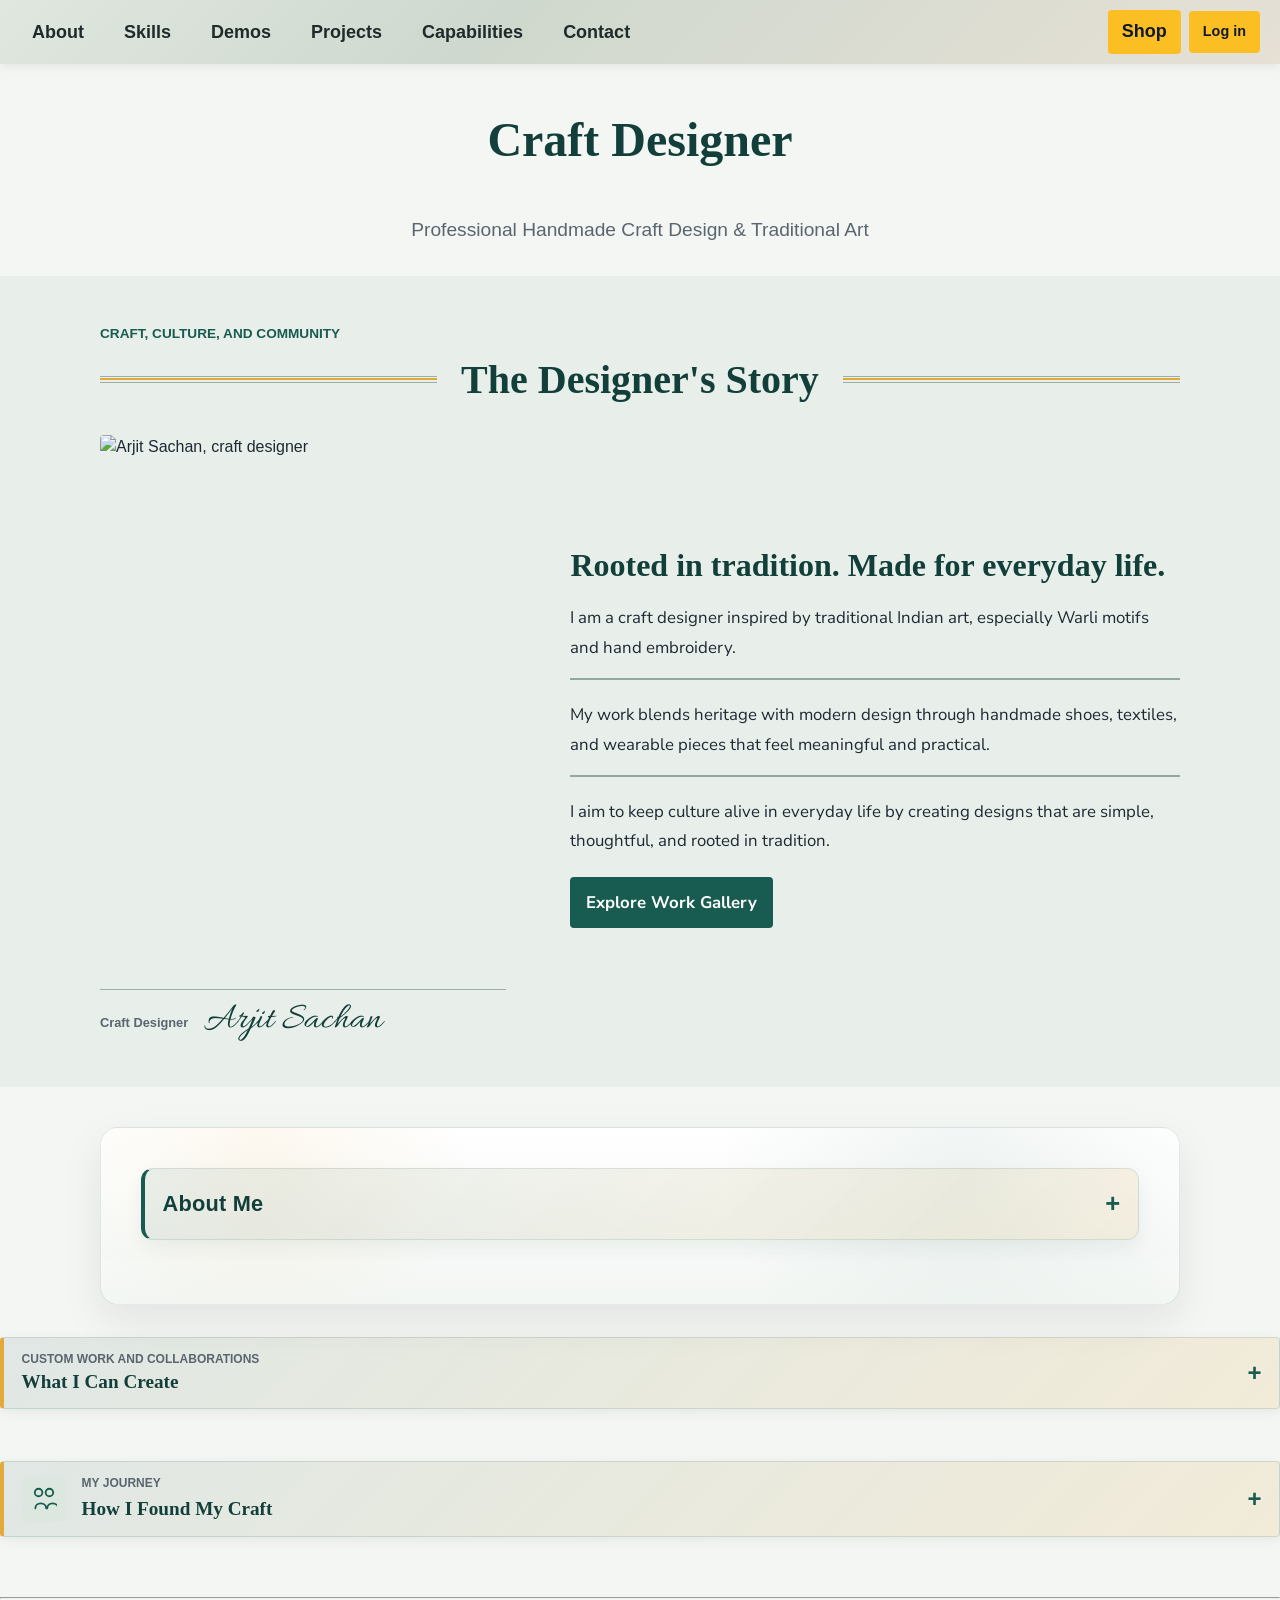
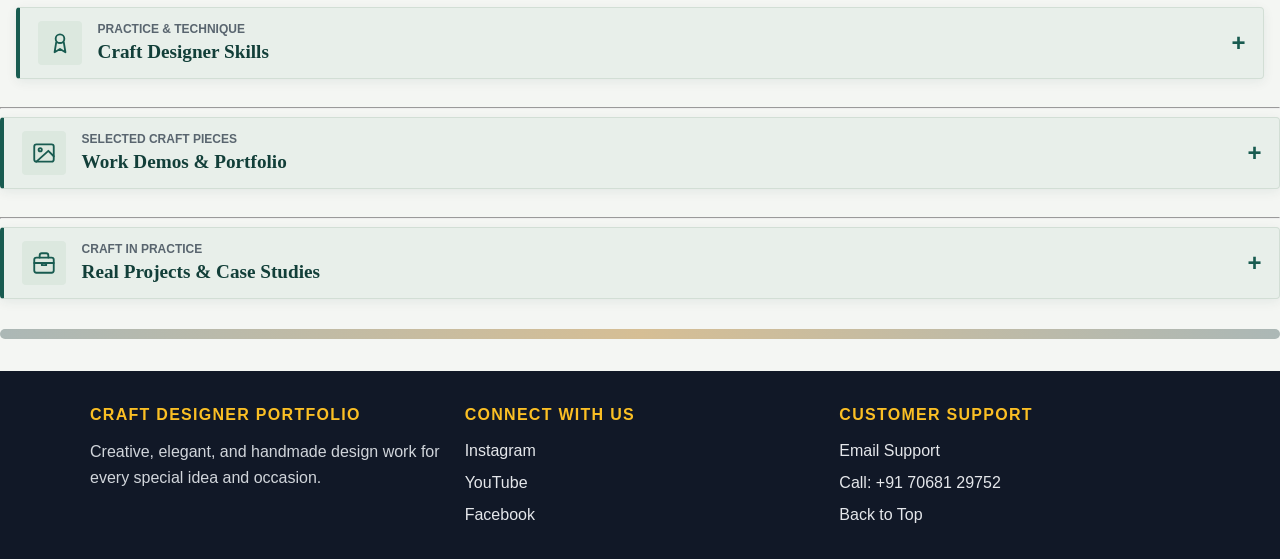
==== commit 5cb3f2c9: "Add files via upload" ====
--- a/index.html
+++ b/index.html
@@ -11,10 +11,9 @@
   <meta property="og:description" content="Explore unique handmade craft designs, embroidery work, and warli art by professional craft designer Arjit Sachan." />
   <meta property="og:type" content="website" />
   <meta name="theme-color" content="#075985" />
-  <link rel="canonical" href="https://yourwebsite.com/" />
   <title>Craft Designer Portfolio - Handmade Embroidery & Warli Art by Arjit Sachan</title>
   <link rel="preconnect" href="https://fonts.googleapis.com" />
-  <link rel="preconnect" href="https://fonts.gstatic.com" crossorigin />
+  <link rel="preconnect" href="https://fonts.gstatic.com" crossorigin /> 
   <link href="https://fonts.googleapis.com/css2?family=Allura&family=Nunito+Sans:wght@400;500;600;700&display=swap" rel="stylesheet" />
   <link rel="stylesheet" href="craftstyle.css" />
 </head> 
@@ -22,15 +21,23 @@
   <a class="skip-link" href="#main-content">Skip to main content</a> 
   <header id="top" class="header" role="banner">
     <nav class="navbar" aria-label="Main navigation">
-
-      <ul class="nav-list">
-        <li><a href="#about" class="nav-link">About</a></li>
-        <li><a href="#skills" class="nav-link">Skills</a></li>
-        <li><a href="#demos" class="nav-link">Demos</a></li>
-        <li><a href="#projects" class="nav-link">Projects</a></li>
-        <li><a href="#capabilities" class="nav-link">Capabilities</a></li>
-        <li><a href="#contact" class="nav-link">Contact</a></li>
-      </ul>
+      <button class="nav-toggle" type="button" aria-label="Toggle menu" aria-expanded="false" aria-controls="navMenu">
+        <span></span>
+        <span></span>
+        <span></span>
+      </button> 
+
+      <div class="nav-menu" id="navMenu">
+        <ul class="nav-list">
+          <li><a href="#about" class="nav-link">About</a></li>
+          <li><a href="#skills" class="nav-link">Skills</a></li>
+          <li><a href="#demos" class="nav-link">Demos</a></li>
+          <li><a href="#projects" class="nav-link">Projects</a></li>
+          <li><a href="#capabilities" class="nav-link">Capabilities</a></li>
+          <li><a href="#contact" class="nav-link">Contact</a></li>
+        </ul>
+      </div>
+
       <div class="account-actions">
         <a class="shop-button" href="shop.html" aria-label="Visit our shop">Shop</a>
         <button class="login-btn" type="button" aria-label="Open account form">Log in</button>
@@ -91,14 +98,43 @@
   </dialog>
        
   <main id="main-content" role="main">
-    <details id="about" class="container" open>
+    <section class="designer-story-panel designer-story" aria-labelledby="designer-story-section-title">
+      <header class="designer-story-header">
+        <p class="story-kicker">Craft, culture, and community</p>
+        <h2 id="designer-story-section-title">The Designer's Story</h2>
+      </header>
+
+      <div class="designer-story-grid">
+        <div class="story-feature">
+          <figure class="story-portrait">
+            <img src="https://raw.githubusercontent.com/sakshamsachan472-cyber/craft-designer/main/arjit%20photo.jpeg" alt="Arjit Sachan, craft designer" loading="lazy">
+            <figcaption class="visually-hidden">Portrait of Arjit Sachan</figcaption>
+          </figure>
+          <p class="story-signoff">
+            <span class="story-signature-label">Craft Designer</span>
+            <span class="story-signature">Arjit Sachan</span>
+          </p>
+        </div>
+        <div class="designer-story-content">
+          <h3 id="designer-story-title" class="designer-story-heading">Rooted in tradition. Made for everyday life.</h3>
+          <div class="designer-story-copy">
+            <p>I am a craft designer inspired by traditional Indian art, especially Warli motifs and hand embroidery.</p>
+            <p>My work blends heritage with modern design through handmade shoes, textiles, and wearable pieces that feel meaningful and practical.</p>
+            <p>I aim to keep culture alive in everyday life by creating designs that are simple, thoughtful, and rooted in tradition.</p>
+            <a class="story-gallery-link" href="gallery.html">Explore Work Gallery</a>
+          </div>
+        </div>
+      </div>
+    </section>
+
+    <details id="about" class="container about-inside-panel" data-scroll-reveal>
       <summary>About Me</summary>
       <figure class="photo">
         <img class="profile-img" src="https://raw.githubusercontent.com/sakshamsachan472-cyber/craft-designer/main/arjit%20photo.jpeg" alt="Arjit Sachan - Professional Craft Designer">
         <figcaption>Arjit Sachan - Craft Designer & Artisan</figcaption>
       </figure>
       <hr>
-  
+
       <dl class="profile-grid">
         <dt>Name</dt><dd>Arjit Sachan</dd>
         <dt>Age</dt><dd>19</dd>
@@ -109,47 +145,18 @@
         <dt>Phone</dt><dd><a href="tel:+917068129752">+91 70681 29752</a></dd>
       </dl>
     </details>
-    <hr> 
-
-    <section class="designer-story" aria-labelledby="designer-story-section-title">
-      <header class="designer-story-header">
-        <p class="story-kicker">Craft, culture, and community</p>
-        <h2 id="designer-story-section-title">The Designer's Story</h2>
-      </header>
-      <div class="designer-story-grid">
-        <div class="story-feature">
-          <figure class="story-portrait">
-            <img src="https://raw.githubusercontent.com/sakshamsachan472-cyber/craft-designer/main/arjit%20photo.jpeg" alt="Arjit Sachan, craft designer" loading="lazy">
-            <figcaption class="visually-hidden">Portrait of Arjit Sachan</figcaption>
-          </figure>
-          <p class="story-signoff">
-            <span class="story-signature-label">Craft Designer</span>
-            <span class="story-signature">Arjit Sachan</span>
-          </p>
-        </div>
-        <div class="designer-story-content">
-          <h3 id="designer-story-title" class="designer-story-heading">Rooted in tradition. Made for everyday life.</h3>
-          <div class="designer-story-copy">
-            <p>Craft draws me to the stories carried in everyday objects: a stitch, a symbol, or a pattern can hold memory across generations.</p>
-            <p>As a design student at the Uttar Pradesh Institute of Design and Research in Lucknow, I am learning to bring that cultural language into contemporary work with care. Warli-inspired shoes and hand-embroidered clothing let me explore how heritage can live in the things people wear and use today.</p>
-            <blockquote class="story-quote">
-              “I started becoming interested in craft designing when I noticed how simple motifs and handwork carry stories from culture and memory. My first creation was a small hand-embroidered piece inspired by Warli patterns, made with basic fabric and thread. That little work taught me that craft is not just decoration—it is how tradition can be carried into modern life.”
-            </blockquote>
-            <p>I begin by looking closely at the meaning behind a motif, then explore how it can work on a new material and in a new form. My aim is to make thoughtful, approachable pieces that invite people to connect with the craft and the traditions behind it.</p>
-            <a class="story-gallery-link" href="gallery.html">Explore Work Gallery</a>
-          </div>
-        </div>
-      </div>
-    </section>
-
-    <section id="capabilities" class="capabilities-section" aria-labelledby="capabilities-title">
-      <header class="capabilities-header">
+
+    <details id="capabilities" class="capabilities-section" data-scroll-reveal>
+      <summary>
+        <span class="details-summary-copy"><span class="details-summary-label">Custom work and collaborations</span><span class="details-summary-title">What I Can Create</span></span>
+      </summary>
+      <div class="capabilities-header">
         <div>
           <p class="capabilities-kicker">Custom work and collaborations</p>
           <h2 id="capabilities-title">What I Can Create</h2>
         </div>
         <p class="capabilities-intro">From a single hand-finished piece to a shared design concept, each project starts with its materials, story, and the people it is made for.</p>
-      </header>
+      </div>
       <div class="capabilities-grid">
         <article class="capability-card">
           <p class="capability-index">01 / CRAFT</p>
@@ -183,9 +190,9 @@
         </article>
       </div>
       <a class="capabilities-cta" href="#contact">Discuss a custom project <span aria-hidden="true">&rarr;</span></a>
-    </section>
-
-    <details class="journey-quote-panel">
+    </details>
+
+    <details class="journey-quote-panel" data-scroll-reveal>
       <summary>
         <svg class="details-icon" viewBox="0 0 24 24" aria-hidden="true" focusable="false"><path d="M7 9.5a3.5 3.5 0 1 1 0-7 3.5 3.5 0 0 1 0 7Zm10 0a3.5 3.5 0 1 1 0-7 3.5 3.5 0 0 1 0 7ZM4 20.5c0-2.5 2.2-4.5 5-4.5s5 2 5 4.5M15 20.5c0-2.5 2.2-4.5 5-4.5s5 2 5 4.5" fill="none" stroke="currentColor" stroke-linecap="round" stroke-linejoin="round" stroke-width="1.7"></path></svg>
         <span class="details-summary-copy"><span class="details-summary-label">My journey</span><span class="details-summary-title">How I Found My Craft</span></span>
@@ -215,7 +222,7 @@
     </details>
     <hr>
 
-    <details class="skills-1">
+    <details class="skills-1" data-scroll-reveal>
       <summary id="skills">
         <svg class="details-icon" viewBox="0 0 24 24" aria-hidden="true" focusable="false"><circle cx="12" cy="8" r="4"></circle><path d="m8.5 11.5-1.5 9 5-3 5 3-1.5-9"></path></svg>
         <span class="details-summary-copy"><span class="details-summary-label">Practice &amp; technique</span><span class="details-summary-title">Craft Designer Skills</span></span>
@@ -260,7 +267,7 @@
     </details>   
     <hr> 
 
-    <details id="demos" class="demo-1">
+    <details id="demos" class="demo-1" data-scroll-reveal>
       <summary>
         <svg class="details-icon" viewBox="0 0 24 24" aria-hidden="true" focusable="false"><rect x="3" y="4" width="18" height="16" rx="2"></rect><circle cx="8.5" cy="9" r="1.5"></circle><path d="m21 15-5-5L5 20"></path></svg>
         <span class="details-summary-copy"><span class="details-summary-label">Selected craft pieces</span><span class="details-summary-title">Work Demos &amp; Portfolio</span></span>
@@ -313,7 +320,7 @@
     </details> 
     <hr>    
 
-    <details id="projects" class="projects-1">
+    <details id="projects" class="projects-1" data-scroll-reveal>
       <summary>
         <svg class="details-icon" viewBox="0 0 24 24" aria-hidden="true" focusable="false"><rect x="3" y="7" width="18" height="14" rx="2"></rect><path d="M8 7V5a2 2 0 0 1 2-2h4a2 2 0 0 1 2 2v2M3 12h18M10 12v2h4v-2"></path></svg>
         <span class="details-summary-copy"><span class="details-summary-label">Craft in practice</span><span class="details-summary-title">Real Projects &amp; Case Studies</span></span>
@@ -489,6 +496,49 @@
       });
     });
 
+    const navToggle = document.querySelector('.nav-toggle');
+    const navMenu = document.getElementById('navMenu');
+    const navLinks = document.querySelectorAll('.nav-link');
+
+    if (navToggle && navMenu) {
+      navToggle.addEventListener('click', () => {
+        const isOpen = navMenu.classList.toggle('is-open');
+        navToggle.setAttribute('aria-expanded', String(isOpen));
+      });
+
+      navLinks.forEach((link) => {
+        link.addEventListener('click', () => {
+          navMenu.classList.remove('is-open');
+          navToggle.setAttribute('aria-expanded', 'false');
+        });
+      });
+    }
+
+    const revealDetails = document.querySelectorAll('details[data-scroll-reveal]');
+
+    if ('IntersectionObserver' in window && revealDetails.length) {
+      const revealObserver = new IntersectionObserver((entries, observer) => {
+        entries.forEach((entry) => {
+          if (entry.isIntersecting) {
+            entry.target.classList.add('is-visible');
+          } else {
+            entry.target.classList.remove('is-visible');
+          }
+        });
+      }, {
+        threshold: 0.18,
+        rootMargin: '0px 0px -10% 0px'
+      });
+
+      revealDetails.forEach((detail) => {
+        revealObserver.observe(detail);
+      });
+    } else {
+      revealDetails.forEach((detail) => {
+        detail.classList.add('is-visible');
+      });
+    }
+
     const accountDialog = document.getElementById('accountDialog');
     const accountOpenButton = document.querySelector('.login-btn');
     const accountCloseButton = accountDialog.querySelector('.account-dialog-close');
@@ -507,6 +557,13 @@
       }
     });
 
+    if (window.location.hash === '#account') {
+      accountDialog.showModal();
+      requestAnimationFrame(() => {
+        accountDialog.querySelector('input')?.focus();
+      });
+    }
+
   </script>
 </body>
 </html>
--- a/craftstyle.css
+++ b/craftstyle.css
@@ -1,74 +1,96 @@
+:root {
+  color-scheme: light;
+  --ink: #1f2933;
+  --muted: #59656f;
+  --paper: #f4f6f3;
+  --surface: #ffffff;
+  --brand: #185b50;
+  --brand-deep: #123f39;
+  --accent: #e5a83b;
+  --line: #dbe2dd;
+}
+
 * {
     box-sizing: border-box;
 }
 
-/* Round button in corner */
+.account-actions {
+  position: fixed;
+  top: 12px;
+  right: 16px;
+  z-index: 1101;
+  display: flex;
+  align-items: center;
+  gap: 8px;
+}
+
 .login-btn {
-  position: absolute;
-  top: 20px;
-  right: 20px;
-  width: 50px;
-  height: 50px; 
-  background-color: #00c6ff;
-  border-radius: 50%;
-  display: flex;
+  display: inline-flex;
+  align-items: center;
+  justify-content: center;
+  position: static;
+  min-height: 42px;
+  padding: 8px 14px;
+  color: #111827;
+  background: #fbbf24;
+  border: 0;
+  border-radius: 4px;
+  font-size: 0.9rem;
+  font-weight: 700;
+  cursor: pointer;
+  text-decoration: none;
+  transition: background-color 0.2s ease, transform 0.2s ease;
+}
+
+.login-btn:hover {
+  background: #f59e0b;
+  transform: translateY(-1px);
+}
+
+.modal {
+  display: none;
+  position: fixed;
+  inset: 0;
+  z-index: 1100;
   justify-content: center;
   align-items: center;
-  color: #fff;
-  font-size: 20px;
-  cursor: pointer;
-  transition: 0.3s ease;
-}
-.login-btn:hover {
-  background-color: #0072ff;
-  transform: scale(1.1);
-}
-
-/* Modal background */
-.modal {
-  display: none; /* hidden by default */
-  position: fixed;
-  top: 0; left: 0;
-  width: 100%; height: 100%;
-  background: rgba(0,0,0,0.6);
-  justify-content: center;
-  align-items: center;
-}
-
-/* Modal box */
+  background: rgba(0, 0, 0, 0.6);
+}
+
 .modal-content {
+  width: min(300px, calc(100% - 32px));
+  padding: 30px;
   background: #fff;
-  padding: 30px;
   border-radius: 8px;
-  width: 300px;
   text-align: center;
 }
-
-/* Close button */
+   
 .close {
   float: right;
+  border: 0;
+  background: transparent;  
   font-size: 24px;
   cursor: pointer;
 }
-  
-.log {
+    
+.log { 
   font-size: 24px;
   margin-bottom: 20px;
   color: #333;
-  font-family: cursive; 
-}
+  font-family: cursive;
+} 
 
 img,
 video,
 iframe,
 embed,
-object { 
+object {
   display: block;
   max-width: 100%;
 }
 
 main,
-section,
+section, 
 article,
 details,
 figure,
@@ -76,12 +98,13 @@
 .demo-item {
   min-width: 0;
 }
+
 .skip-link {
   position: absolute;
   left: -999px;
   top: auto;
   width: 1px;
-  height: 1px;  
+  height: 1px;
   overflow: hidden;
 }
 
@@ -100,7 +123,7 @@
   outline-offset: 3px;
 }
 
-.visually-hidden { 
+.visually-hidden {
   position: absolute !important;
   height: 1px;
   width: 1px;
@@ -109,77 +132,188 @@
   white-space: nowrap;
 }
 
-
 .nav-list {
   list-style: none;
   margin: 0;
   padding: 0;
   display: flex;
+  flex: 0 0 auto;
+  flex-wrap: nowrap;
+  width: max-content;
   gap: 1rem;
-}
-body{
-    background-color:   #f6f6f6;
-    padding-top: 80px;
-    margin: 0;
-    line-height: 1.5;
-    width: 100%;
-    overflow-y: auto;
+  white-space: nowrap;
+}
+
+body {
+  background-color: var(--paper);
+  color: var(--ink);
+  padding-top: 0;
+  margin: 0;
+  line-height: 1.5;
+  width: 100%;
+  overflow-y: auto;
+  font-family: "Trebuchet MS", "Lucida Sans Unicode", sans-serif;
 }
 
 .navbar,
 .skills-nav {
-    position: fixed;
-    top: 0;
-    left: 0;
-    right: 0;
-    z-index: 1000;
-    color: white;
-    background-color: #075985;
-    width: 100%;
-    font-size: large;
-    padding: 15px 20px;
-    display: flex;
-    justify-content: center;
-    align-items: center;
-    gap: 14px;
-    flex-wrap: nowrap;
-    overflow-x: auto;
-    box-shadow: 0 2px 10px rgba(0, 0, 0, 0.1);
+  position: fixed;
+  top: 0;
+  left: 0;
+  right: 0;
+  z-index: 1000;
+  color: white;
+  background: linear-gradient(135deg, #dfe7df 0%, #cfd8ce 38%, #e6e0d5 100%);
+  width: 100%;
+  font-size: large;
+  padding: 15px 20px;
+  display: flex;
+  justify-content: center;
+  align-items: center;
+  gap: 14px;
+  flex-wrap: nowrap;
+  overflow-x: auto;
+  box-shadow: 0 2px 10px rgba(0, 0, 0, 0.08);
+}
+
+.navbar {
+  position: sticky;
+  justify-content: flex-start;
+  overflow-x: auto;
+  overflow-y: hidden;
+  padding-right: 88px;
+}
+
+.nav-toggle {
+  display: none;
+}
+
+.nav-menu {
+  display: flex;
+  flex: 1 1 auto;
+  min-width: 0;
 }
 
 @media (max-width: 600px) {
-  .navbar,
   .skills-nav {
     flex-direction: column;
     align-items: flex-start;
     padding: 10px 12px;
+    gap: 4px;
+  }
+
+  .navbar {
+    position: sticky;
+    display: flex;
+    align-items: center;
+    justify-content: space-between;
     gap: 8px;
-  }
-
-  .nav-list { 
+    padding: 10px 12px;
+    overflow: visible;
+  }
+
+  .nav-toggle {
+    display: inline-flex;
+    flex-direction: column;
+    justify-content: center;
+    align-items: center;
+    width: 42px;
+    height: 42px;
+    padding: 0;
+    margin: 0;
+    background: rgba(255, 255, 255, 0.22);
+    border: 1px solid rgba(31, 42, 43, 0.15);
+    border-radius: 6px;
+    cursor: pointer;
+    transition: transform 0.2s ease, background-color 0.2s ease;
+  }
+
+  .nav-toggle:hover {
+    background: rgba(255, 255, 255, 0.34);
+  }
+
+  .nav-toggle span {
+    display: block;
+    width: 18px;
+    height: 2px;
+    margin: 2px 0;
+    background: #1f2a2b;
+    border-radius: 2px;
+    transition: transform 0.25s ease, opacity 0.2s ease;
+  }
+
+  .nav-toggle[aria-expanded="true"] span:nth-child(1) {
+    transform: translateY(6px) rotate(45deg);
+  }
+
+  .nav-toggle[aria-expanded="true"] span:nth-child(2) {
+    opacity: 0;
+  }
+
+  .nav-toggle[aria-expanded="true"] span:nth-child(3) {
+    transform: translateY(-6px) rotate(-45deg);
+  }
+
+  .nav-menu {
+    display: block;
+    position: absolute;
+    top: calc(100% + 8px);
+    left: 12px;
+    right: 12px;
+    background: linear-gradient(180deg, rgba(229, 232, 226, 0.98), rgba(214, 220, 212, 0.96));
+    border: 1px solid rgba(31, 42, 43, 0.08);
+    border-radius: 8px;
+    box-shadow: 0 12px 30px rgba(0, 0, 0, 0.14);
+    padding: 10px 12px;
+    opacity: 0;
+    visibility: hidden;
+    transform: translateY(-8px);
+    transition: opacity 0.25s ease, transform 0.25s ease, visibility 0.25s ease;
+    pointer-events: none;
+  }
+
+  .nav-menu.is-open {
+    opacity: 1;
+    visibility: visible;
+    transform: translateY(0);
+    pointer-events: auto;
+  }
+
+  .nav-list {
     width: 100%;
-    flex-wrap: wrap;
-    gap: 6px 12px;
+    flex-direction: column;
+    align-items: flex-start;
+    gap: 4px;
+    white-space: normal;
+  }
+
+  .nav-link {
+    display: block;
+    width: 100%;
+    padding: 8px 10px;
+    font-size: 0.84rem;
   }
 
   .shop-button {
-    align-self: stretch;
+    align-self: center;
+    min-height: 38px;
+    padding: 6px 14px;
   }
 }
 
 .nav-link {
-    color: white;
+    color: #1f2a2b;
     text-decoration: none;
     font-weight: 600;
     white-space: nowrap;
     padding: 8px 12px;
-    border-radius: 4px;
+    border-radius: 6px;
     transition: all 0.3s ease;
 }
 
 .nav-link:hover {
-    background-color: rgba(255, 255, 255, 0.2);
-    text-decoration: underline;
+    background: rgba(24, 91, 80, 0.08);
+    text-decoration: none;
 }
 
 .shop-button {
@@ -209,6 +343,172 @@
   padding: 8px 0;
 }
 
+details {
+  opacity: 0;
+  transform: translateY(24px);
+  transition: opacity 0.55s ease, transform 0.55s ease;
+}
+
+details[open],
+details.is-visible {
+  opacity: 1;
+  transform: translateY(0);
+}
+
+details > :not(summary) {
+  opacity: 0;
+  transform: translateY(18px);
+  transition: opacity 0.5s ease, transform 0.55s ease;
+}
+
+details[open] > :not(summary),
+details.is-visible > :not(summary) {
+  opacity: 1;
+  transform: translateY(0);
+}
+
+.skills-1 > summary,
+#demos > summary,
+#projects > summary {
+  display: flex;
+  align-items: center;
+  justify-content: space-between;
+  gap: 1rem;
+  min-height: 72px;
+  margin-bottom: 1.25rem;
+  padding: 0.75rem 1.1rem;
+  color: var(--brand-deep);
+  background: #e8efea;
+  border: 1px solid #d2ded5;
+  border-left: 4px solid var(--brand);
+  border-radius: 4px;
+  box-shadow: 0 3px 12px rgba(18, 63, 57, 0.07);
+  font-weight: 700;
+  line-height: 1.25;
+  list-style: none;
+  transition: background-color 0.2s ease, box-shadow 0.2s ease;
+}
+
+.skills-1 > summary::-webkit-details-marker,
+#demos > summary::-webkit-details-marker,
+#projects > summary::-webkit-details-marker {
+  display: none;
+}
+
+.skills-1 > summary::after,
+#demos > summary::after,
+#projects > summary::after {
+  flex: 0 0 auto;
+  color: var(--brand);
+  content: "+";
+  font-family: "Trebuchet MS", sans-serif;
+  font-size: 1.5rem;
+  line-height: 1;
+}
+
+.details-icon {
+  flex: 0 0 44px;
+  width: 44px;
+  height: 44px;
+  padding: 9px;
+  color: var(--brand);
+  background: #dce8df;
+  border-radius: 4px;
+  fill: none;
+  stroke: currentColor;
+  stroke-linecap: round;
+  stroke-linejoin: round;
+  stroke-width: 1.7;
+}
+
+.details-summary-copy {
+  display: flex;
+  min-width: 0;
+  flex: 1;
+  flex-direction: column;
+  gap: 0.2rem;
+}
+
+.details-summary-label {
+  color: var(--muted);
+  font-size: 0.75rem;
+  font-weight: 600;
+  text-transform: uppercase;
+}
+
+.details-summary-title {
+  font-family: Georgia, "Times New Roman", serif;
+  font-size: 1.2rem;
+}
+
+.skills-1[open] > summary::after,
+#demos[open] > summary::after,
+#projects[open] > summary::after {
+  content: "-";
+}
+
+.skills-1 > summary:hover,
+#demos > summary:hover,
+#projects > summary:hover {
+  background: #e1ebe4;
+  border-color: #bdcfc2;
+  box-shadow: 0 5px 16px rgba(18, 63, 57, 0.11);
+}
+
+.details-close-wrap {
+  display: flex;
+  justify-content: flex-end;
+  margin-top: 1.5rem;
+  padding-top: 1rem;
+  border-top: 1px solid var(--line);
+}
+
+.details-close {
+  display: inline-flex;
+  align-items: center;
+  justify-content: center;
+  min-height: 44px;
+  padding: 0.55rem 0.9rem;
+  color: var(--brand-deep);
+  background: #e8efea;
+  border: 1px solid #cbd9cf;
+  border-radius: 4px;
+  font: 600 0.95rem "Nunito Sans", "Trebuchet MS", sans-serif;
+  cursor: pointer;
+  transition: background-color 0.2s ease, border-color 0.2s ease;
+}
+
+.details-close:hover {
+  background: #dce8df;
+  border-color: #aebfb3;
+}
+
+.skills-1 > summary::marker,
+#demos > summary::marker,
+#projects > summary::marker {
+  content: "";
+}
+
+@media (max-width: 600px) {
+  .skills-1 > summary,
+  #demos > summary,
+  #projects > summary {
+    min-height: 64px;
+    padding: 0.65rem 0.8rem;
+  }
+
+  .details-icon {
+    flex-basis: 40px;
+    width: 40px;
+    height: 40px;
+    padding: 8px;
+  }
+
+  .details-summary-title {
+    font-size: 1.05rem;
+  }
+}
+
 .demo-item[role="button"] {
   cursor: pointer;
 }
@@ -219,50 +519,784 @@
 }
 
 .hero-title{
-    color: #333;
-    font-family: 'times new roman', Times, serif;
-    font-size: 3em;
+    color: var(--brand-deep);
+    font-family: Georgia, "Times New Roman", serif;
+    font-size: 3rem;
     display: inline-block;
-    text-decoration-line: underline;
-    text-decoration-color: black;
-    text-decoration-thickness: 3px;
-    white-space: nowrap;
+    text-decoration: none;
+    white-space: normal;
 }
 .hero-text{
     text-align: center;
-    margin-top: 0px;
+    margin: 0 auto 2rem;
     font-size: 1.2em;
+    color: var(--muted);
 }
 .container {
-  max-width: 700px;
+  position: relative;
+  max-width: 1080px;
   width: 100%;
+  margin: 2rem auto;
+  padding: clamp(20px, 4vw, 40px);
+  background: linear-gradient(180deg, rgba(255,255,255,0.97), rgba(242,246,243,0.96));
+  border-radius: 18px;
+  box-shadow: 0 16px 40px rgba(17, 24, 39, 0.08);
+  border: 1px solid rgba(24, 91, 80, 0.12);
+  overflow: hidden;
+}
+
+.container::before {
+  content: "";
+  position: absolute;
+  inset: 0;
+  background: radial-gradient(circle at 15% 15%, rgba(229,168,59,0.08), transparent 22%), radial-gradient(circle at 80% 20%, rgba(24,91,80,0.06), transparent 28%);
+  pointer-events: none;
+}
+
+.container > * {
+  position: relative;
+  z-index: 1;
+}
+
+.container:hover {
+  background: linear-gradient(180deg, rgba(255,255,255,0.97), rgba(242,246,243,0.96));
+}
+
+.container > summary {
+  display: flex;
+  align-items: center;
+  justify-content: space-between;
+  gap: 1rem;
+  min-height: 72px;
+  margin: 0 0 1.5rem;
+  padding: 0.8rem 1.1rem;
+  color: var(--brand-deep);
+  background: linear-gradient(135deg, rgba(24, 91, 80, 0.08), rgba(229, 168, 59, 0.12));
+  border: 1px solid rgba(24, 91, 80, 0.12);
+  border-left: 4px solid var(--brand);
+  border-radius: 12px;
+  box-shadow: 0 8px 18px rgba(18, 63, 57, 0.06);
+  font-family: "Segoe UI", "Trebuchet MS", sans-serif;
+  font-size: clamp(1.35rem, 1.7vw, 1.8rem);
+  font-weight: 700;
+  letter-spacing: 0.01em;
+  cursor: pointer;
+  list-style: none;
+}
+
+.container > summary::-webkit-details-marker {
+  display: none;
+}
+
+.container > summary::after {
+  content: "+";
+  color: var(--brand);
+  font-size: 1.6rem;
+  line-height: 1;
+}
+
+.container[open] > summary::after {
+  content: "-";
+}
+
+.container > summary::marker {
+  content: "";
+}
+
+.designer-story {
+  display: block;
+  width: 100%;
+  margin: 0 0 3rem;
+  padding: 3rem max(1rem, calc((100% - 1080px) / 2));
+  background: #e8efea;
+}
+
+.designer-story-header {
+  max-width: 1080px;
+  margin: 0 auto 2rem;
+}
+
+.designer-story-header h2 {
+  display: grid;
+  grid-template-columns: minmax(0, 1fr) auto minmax(0, 1fr);
+  align-items: center;
+  gap: clamp(0.65rem, 2vw, 1.5rem);
+  width: 100%;
+  margin: 0;
+  color: var(--brand-deep);
+  font-family: Georgia, "Times New Roman", serif;
+  font-size: 2.5rem;
+  line-height: 1.15;
+  text-align: center;
+}
+
+.designer-story-header h2::before,
+.designer-story-header h2::after {
+  height: 5px;
+  border-block: 1px solid #9aafa2;
+  background: linear-gradient(to bottom, transparent 1px, var(--accent) 1px 3px, transparent 3px);
+  content: "";
+}
+
+.designer-story-grid {
+  display: grid;
+  grid-template-columns: minmax(0, 2fr) minmax(0, 3fr);
+  align-items: center;
+  gap: clamp(2rem, 5vw, 5rem);
+  max-width: 1080px;
   margin: 0 auto;
-  padding: 30px;
-  background-color: white;
-  border-radius: 10px;
-  box-shadow: 0 4px 12px rgba(0, 0, 0, 0.05);
-  border: 16px solid #ffffff;
-}
-
-.container:hover{
-  transform: scale(1.05);
-  background-color: white;
-}
-
-.container::before {
-  content: "🧑 ";
+}
+
+.story-feature {
+  display: flex;
+  min-width: 0;
+  flex-direction: column;
+  gap: 0.75rem;
+}
+
+.story-kicker {
+  margin: 0 0 0.75rem;
+  color: var(--brand);
+  font-size: 0.85rem;
+  font-weight: 700;
+  text-transform: uppercase;
+}
+
+.designer-story-heading {
+  margin: 0;
+  color: var(--brand-deep);
+  font-family: Georgia, "Times New Roman", serif;
+  font-size: 2rem;
+  line-height: 1.15;
+}
+
+.story-portrait {
+  min-width: 0;
+  aspect-ratio: 3 / 4;
+  margin: 0;
+  overflow: hidden;
+}
+
+.story-portrait img {
+  display: block;
+  width: 100%;
+  max-width: none;
+  height: 100%;
+  border-radius: 4px;
+  object-fit: cover;
+  object-position: center 30%;
+}
+
+.designer-story-content {
+  display: flex;
+  flex-direction: column;
+  justify-content: center;
+  gap: 1.25rem;
+  min-width: 0;
+  max-width: none;
+  margin: 0;
+}
+
+.story-signature-label {
+  color: var(--muted);
+  font-size: 0.8rem;
+  font-weight: 700;
+}
+
+.story-signature {
+  color: var(--brand-deep);
+  font-family: "Allura", "Segoe Script", cursive;
+  font-size: 2.35rem;
+  line-height: 1;
+  overflow-wrap: anywhere;
+}
+
+.story-signoff {
+  display: flex;
+  flex-direction: row;
+  align-items: baseline;
+  gap: 1rem;
+  margin: 0;
+  min-width: 0;
+  padding-top: 0.75rem;
+  border-top: 1px solid #9aafa2;
+}
+
+.designer-story-copy {
+  max-width: 68ch;
+  color: var(--ink);
+  font-family: "Nunito Sans", "Trebuchet MS", sans-serif;
+  font-size: 1.05rem;
+  line-height: 1.75;
+}
+
+.designer-story-copy p {
+  margin: 0 0 1rem;
+}
+
+.story-quote {
+  margin: 1.2rem 0 1.35rem;
+  padding: 1rem 1.1rem 1rem 1.35rem;
+  color: var(--brand-deep);
+  background: linear-gradient(135deg, rgba(24, 91, 80, 0.06), rgba(229, 168, 59, 0.12));
+  border-left: 4px solid var(--brand);
+  border-radius: 0 12px 12px 0;
+  font-family: Georgia, "Times New Roman", serif;
+  font-size: 1.08rem;
+  line-height: 1.7;
+  font-style: italic;
+}
+
+.designer-story-copy p:last-child {
+  margin-bottom: 0;
+}
+
+.designer-story-copy p + p {
+  padding-top: 1.25rem;
+  border-top: 2px solid #91a99a;
+}
+
+.capabilities-section {
+  width: 100%;
+  margin: 0 auto 2rem;
+  padding: 0;
+  background: transparent;
+  border: 0;
+  box-shadow: none;
+}
+
+#capabilities > summary {
+  display: flex;
+  align-items: center;
+  justify-content: space-between;
+  gap: 1rem;
+  min-height: 72px;
+  margin: 0 0 1.25rem;
+  padding: 0.75rem 1.1rem;
+  color: var(--brand-deep);
+  background: linear-gradient(135deg, rgba(24, 91, 80, 0.09), rgba(229, 168, 59, 0.14));
+  border: 1px solid rgba(24, 91, 80, 0.14);
+  border-left: 4px solid var(--accent);
+  border-radius: 4px;
+  box-shadow: 0 3px 12px rgba(18, 63, 57, 0.07);
+  font-family: "Segoe UI", "Trebuchet MS", sans-serif;
+  font-weight: 700;
+  line-height: 1.25;
+  list-style: none;
+  cursor: pointer;
+  transition: background-color 0.2s ease, box-shadow 0.2s ease;
+}
+
+#capabilities > summary::-webkit-details-marker {
+  display: none;
+}
+
+#capabilities > summary::after {
+  flex: 0 0 auto;
+  color: var(--brand);
+  content: "+";
+  font-family: "Trebuchet MS", sans-serif;
+  font-size: 1.5rem;
+  line-height: 1;
+}
+
+#capabilities[open] > summary::after {
+  content: "-";
+}
+
+#capabilities > summary::marker {
+  content: "";
+}
+
+.capabilities-header {
+  display: grid;
+  grid-template-columns: minmax(0, 1fr) minmax(0, 0.85fr);
+  align-items: end;
+  gap: 0.8rem;
+  max-width: 1080px;
+  margin: 0 auto 0.75rem;
+}
+
+.capabilities-kicker {
+  margin: 0 0 0.6rem;
+  color: var(--brand);
+  font-size: 0.82rem;
+  font-weight: 700;
+  text-transform: uppercase;
+}
+
+.capabilities-header h2 {
+  margin: 0;
+  color: var(--brand-deep);
+  font-family: Georgia, "Times New Roman", serif;
+  font-size: clamp(2rem, 3.5vw, 2.8rem);
+  font-weight: 500;
+  line-height: 1.15;
+}
+
+.capabilities-intro {
+  max-width: 48ch;
+  margin: 0;
+  color: var(--muted);
+  font-size: 1rem;
+  line-height: 1.7;
+}
+
+.capabilities-grid {
+  display: grid;
+  grid-template-columns: repeat(3, minmax(0, 1fr));
+  gap: 1rem;
+  max-width: 1080px;
+  margin: 0 auto;
+}
+
+.capability-card {
+  display: flex;
+  flex-direction: column;
+  min-width: 0;
+  min-height: 190px;
+  padding: 1.2rem;
+  background: #fff;
+  border: 1px solid #dbe2dd;
+  border-top: 3px solid var(--accent);
+  border-radius: 4px;
+}
+
+.capability-index {
+  margin: 0 0 0.75rem;
+  color: var(--brand);
+  font-size: 0.72rem;
+  font-weight: 800;
+}
+
+.capability-card h3 {
+  margin: 0 0 0.55rem;
+  color: var(--brand-deep);
+  font-family: Georgia, "Times New Roman", serif;
+  font-size: 1.25rem;
+  font-weight: 600;
+  line-height: 1.25;
+}
+
+.capability-card > p:last-child {
+  margin: 0;
+  color: var(--muted);
+  font-size: 0.95rem;
+  line-height: 1.65;
+}
+
+.capability-example-link {
+  display: inline-flex;
+  align-items: center;
+  align-self: flex-start;
+  gap: 0.45rem;
+  min-height: 40px;
+  margin-top: auto;
+  padding-top: 0.75rem;
+  color: var(--brand-deep);
+  font-size: 0.9rem;
+  font-weight: 700;
+  text-decoration: none;
+}
+
+.capability-example-link span {
+  color: var(--brand);
+  transition: transform 0.2s ease;
+}
+
+.capability-example-link:hover span {
+  transform: translateX(3px);
+}
+
+.capabilities-cta {
+  display: inline-flex;
+  align-items: center;
+  gap: 0.55rem;
+  min-height: 44px;
+  margin: 1.5rem max(0px, calc((100% - 1080px) / 2));
+  color: var(--brand-deep);
+  border-bottom: 2px solid var(--accent);
+  font-weight: 700;
+  text-decoration: none;
+}
+
+.capabilities-cta span {
+  color: var(--brand);
+  transition: transform 0.2s ease;
+}
+
+.capabilities-cta:hover span {
+  transform: translateX(3px);
+}
+
+.story-gallery-link {
+  display: inline-flex;
+  align-items: center;
+  align-self: flex-start;
+  min-height: 44px;
+  margin-top: 0.35rem;
+  padding: 0.65rem 1rem;
+  color: #fff;
+  background: var(--brand);
+  border-radius: 4px;
+  font-family: "Nunito Sans", "Trebuchet MS", sans-serif;
+  font-weight: 700;
+  text-decoration: none;
+  transition: background-color 0.2s ease, transform 0.2s ease;
+}
+
+.story-gallery-link:visited {
+  color: #fff;
+}
+
+.story-gallery-link:hover {
+  color: #fff;
+  background: var(--brand-deep);
+  transform: translateY(-1px);
+}
+
+.designer-story-panel {
+  margin: 0 0 2.5rem;
+}
+
+.designer-story-panel > summary {
+  display: flex;
+  align-items: center;
+  justify-content: space-between;
+  gap: 1rem;
+  min-height: 72px;
+  margin-bottom: 1.25rem;
+  padding: 0.75rem 1.1rem;
+  color: var(--brand-deep);
+  background: linear-gradient(135deg, rgba(24, 91, 80, 0.09), rgba(229, 168, 59, 0.14));
+  border: 1px solid rgba(24, 91, 80, 0.14);
+  border-left: 4px solid var(--accent);
+  border-radius: 4px;
+  box-shadow: 0 3px 12px rgba(18, 63, 57, 0.07);
+  font-weight: 700;
+  list-style: none;
+  cursor: pointer;
+  transition: background-color 0.2s ease, box-shadow 0.2s ease;
+}
+
+.designer-story-panel > summary::-webkit-details-marker {
+  display: none;
+}
+
+.designer-story-panel > summary::after {
+  flex: 0 0 auto;
+  color: var(--brand);
+  content: "+";
+  font-family: "Trebuchet MS", sans-serif;
+  font-size: 1.5rem;
+  line-height: 1;
+}
+
+.designer-story-panel[open] > summary::after {
+  content: "-";
+}
+
+.designer-story-panel > summary:hover {
+  background: rgba(24, 91, 80, 0.08);
+  box-shadow: 0 5px 16px rgba(18, 63, 57, 0.11);
+}
+
+.designer-story-panel > summary::marker {
+  content: "";
+}
+
+.journey-quote-panel {
+  margin: 0 0 2.5rem;
+}
+
+.journey-quote-panel > summary {
+  display: flex;
+  align-items: center;
+  justify-content: space-between;
+  gap: 1rem;
+  min-height: 72px;
+  margin-bottom: 1.25rem;
+  padding: 0.75rem 1.1rem;
+  color: var(--brand-deep);
+  background: linear-gradient(135deg, rgba(24, 91, 80, 0.09), rgba(229, 168, 59, 0.14));
+  border: 1px solid rgba(24, 91, 80, 0.14);
+  border-left: 4px solid var(--accent);
+  border-radius: 4px;
+  box-shadow: 0 3px 12px rgba(18, 63, 57, 0.07);
+  font-weight: 700;
+  list-style: none;
+  cursor: pointer;
+  transition: background-color 0.2s ease, box-shadow 0.2s ease;
+}
+
+.journey-quote-panel > summary::-webkit-details-marker {
+  display: none;
+}
+
+.journey-quote-panel > summary::after {
+  flex: 0 0 auto;
+  color: var(--brand);
+  content: "+";
+  font-family: "Trebuchet MS", sans-serif;
+  font-size: 1.5rem;
+  line-height: 1;
+}
+
+.journey-quote-panel[open] > summary::after {
+  content: "-";
+}
+
+.journey-quote-panel > summary:hover {
+  background: rgba(24, 91, 80, 0.08);
+  box-shadow: 0 5px 16px rgba(18, 63, 57, 0.11);
+}
+
+.journey-quote-panel > summary::marker {
+  content: "";
+}
+
+.quote-grid {
+  position: relative;
+  display: grid;
+  grid-template-columns: repeat(12, minmax(0, 1fr));
+  gap: 1rem;
+  padding: 0.25rem 0 0.4rem;
+}
+
+.quote-card {
+  position: relative;
+  margin: 0;
+  padding: 1.2rem 1.1rem 1rem;
+  border: 1px solid rgba(24, 91, 80, 0.12);
+  border-radius: 18px;
+  box-shadow: 0 14px 28px rgba(17, 24, 39, 0.06);
+  background-image: linear-gradient(rgba(255,255,255,0.15), rgba(255,255,255,0.15));
+}
+
+.quote-card::before {
+  content: "";
+  position: absolute;
+  inset: 12px 12px auto auto;
+  width: 42px;
+  height: 42px;
+  background: rgba(24, 91, 80, 0.06);
+  border-radius: 50%;
+  filter: blur(2px);
+}
+
+.quote-card p {
+  position: relative;
+  z-index: 1;
+  margin: 0;
+  color: var(--ink);
+  font-family: Georgia, "Times New Roman", serif;
+  font-size: clamp(1rem, 1.2vw, 1.3rem);
+  line-height: 1.75;
+}
+
+.quote-card footer {
+  position: relative;
+  z-index: 1;
+  margin-top: 0.9rem;
+  color: var(--brand-deep);
+  font-size: 0.72rem;
+  font-weight: 800;
+  letter-spacing: 0.1em;
+  text-transform: uppercase;
+}
+
+.quote-card-gold {
+  grid-column: 1 / span 7;
+  background: linear-gradient(135deg, rgba(229, 168, 59, 0.18), rgba(255, 255, 255, 0.82));
+}
+
+.quote-card-forest {
+  grid-column: 8 / span 5;
+  background: linear-gradient(135deg, rgba(24, 91, 80, 0.12), rgba(255, 255, 255, 0.88));
+}
+
+.quote-card-ivory {
+  grid-column: 1 / span 4;
+  background: linear-gradient(135deg, rgba(240, 237, 219, 0.9), rgba(255, 255, 255, 0.9));
+}
+
+.quote-card:nth-child(4) {
+  grid-column: 5 / span 4;
+}
+
+.quote-card:nth-child(5) {
+  grid-column: 9 / span 4;
+}
+
+.quote-card + .quote-card {
+  border-top: 1px solid rgba(24, 91, 80, 0.1);
+}
+
+.quote-grid::before {
+  content: "";
+  position: absolute;
+  inset: 0;
+  background: radial-gradient(circle at 20% 20%, rgba(255,255,255,0.35), transparent 38%), radial-gradient(circle at 80% 30%, rgba(24,91,80,0.04), transparent 30%);
+  pointer-events: none;
+}
+
+@media (max-width: 900px) {
+  .quote-card-gold,
+  .quote-card-forest,
+  .quote-card-ivory,
+  .quote-card:nth-child(4),
+  .quote-card:nth-child(5) {
+    grid-column: 1 / -1;
+  }
+}
+
+@media (max-width: 700px) {
+  .capabilities-section {
+    padding: 1.1rem 1rem;
+  }
+
+  .capabilities-header {
+    grid-template-columns: minmax(0, 1fr);
+    gap: 0.7rem;
+    margin-bottom: 1rem;
+  }
+
+  .capabilities-grid {
+    grid-template-columns: repeat(2, minmax(0, 1fr));
+    gap: 0.5rem;
+  }
+
+  .capability-card {
+    min-height: 138px;
+    padding: 0.7rem;
+    border-top-width: 2px;
+  }
+
+  .capability-index {
+    margin: 0 0 0.25rem;
+    font-size: 0.6rem;
+  }
+
+  .capability-card h3 {
+    margin: 0 0 0.15rem;
+    font-size: 0.88rem;
+    line-height: 1.2;
+  }
+
+  .capability-card > p:last-child {
+    margin: 0;
+    font-size: 0.68rem;
+    line-height: 1.4;
+  }
+
+  .capability-example-link {
+    min-height: 24px;
+    padding-top: 0.2rem;
+    font-size: 0.62rem;
+  }
+
+  .capability-index {
+    margin: 0 0 0.3rem;
+  }
+
+  .designer-story {
+    margin-bottom: 2rem;
+    padding: 1.5rem 1rem;
+  }
+
+  .designer-story-header {
+    margin-bottom: 1.5rem;
+  }
+
+  .designer-story-header h2 {
+    gap: 0.5rem;
+    font-size: 1.35rem;
+  }
+
+  .designer-story-grid {
+    grid-template-columns: 1fr;
+    gap: 1.5rem;
+  }
+
+  .story-kicker {
+    font-size: 0.72rem;
+  }
+
+  .story-portrait {
+    aspect-ratio: 4 / 3;
+    max-height: 240px;
+  }
+
+  .story-signoff {
+    gap: 0.75rem;
+  }
+
+  .story-signature {
+    font-size: 1.8rem;
+  }
+
+  .designer-story-heading {
+    font-size: 1.4rem;
+  }
+
+  .designer-story-copy {
+    font-size: 0.95rem;
+    line-height: 1.6;
+  }
+
+  .designer-story-content {
+    gap: 1rem;
+  }
+
+  .designer-story-heading h2 {
+    max-width: 20ch;
+    font-size: 2rem;
+  }
 }
 
 .demo-1 {
   text-decoration: solid;
 }
 
+.demo-intro {
+  max-width: 76ch;
+  margin: 1.25rem 0 1.5rem;
+  padding: 1rem 1.2rem;
+  color: var(--muted);
+  background: #edf2ee;
+  border-left: 3px solid var(--brand);
+  border-radius: 0 4px 4px 0;
+  font-family: "Nunito Sans", "Trebuchet MS", sans-serif;
+  font-size: 1.02rem;
+  line-height: 1.7;
+}
+
 .demo-gallery {
   display: grid;
-  grid-template-columns: repeat(auto-fit, minmax(200px, 1fr));
-  gap: 20px;
-  padding: 20px;
-  margin-top: 20px;
+  grid-template-columns: repeat(auto-fit, minmax(min(100%, 240px), 1fr));
+  gap: 1.25rem;
+  padding: 1.25rem 0;
+  margin-top: 1rem;
+}
+
+.photo {
+  display: grid;
+  grid-template-columns: minmax(220px, 260px) minmax(0, 1fr);
+  align-items: center;
+  gap: 1.4rem;
+  margin: 0 0 1.5rem;
+  padding: 1rem 1rem 1.2rem;
+  background: linear-gradient(135deg, rgba(255,255,255,0.75), rgba(233,240,236,0.9));
+  border: 1px solid rgba(24, 91, 80, 0.1);
+  border-radius: 16px;
+}
+
+.photo figcaption {
+  color: var(--brand-deep);
+  font-family: "Segoe UI", "Trebuchet MS", sans-serif;
+  font-size: 0.94rem;
+  font-weight: 600;
+  line-height: 1.5;
 }
 
 .profile-img{
@@ -273,24 +1307,35 @@
     caption-side: bottom;
     border-radius: 50%;
     object-fit: cover;
+    box-shadow: 0 10px 22px rgba(17, 24, 39, 0.12);
+    border: 3px solid rgba(255,255,255,0.8);
 }
 
 .skills-img { 
-    width: 250px;
+  display: block;
+  width: min(100%, 250px);
     max-width: 100%;
-    text-align: center;
-    caption-side: bottom;
+  aspect-ratio: 4 / 3;
+  margin: 0 auto 1.25rem;
+  border-radius: 4px;
+  object-fit: cover;
+  object-position: center;
 }
 
 @media (max-width: 768px) {
-  body {
-    padding-top: 90px;
-  }
-
   .navbar {
-    padding: 12px 14px;
-    gap: 10px 12px;
+    flex-wrap: nowrap;
+    justify-content: flex-start;
+    padding: 12px 88px 12px 14px;
+    gap: 6px;
     font-size: 0.95rem;
+    overflow-x: auto;
+    overflow-y: hidden;
+  }
+
+  .navbar .nav-list {
+    justify-content: center;
+    gap: 4px 6px;
   }
 
   .hero-title {
@@ -308,33 +1353,32 @@
   }
 
   .row {
-    flex-direction: column; 
-    align-items: stretch;
-    gap: 16px;
+    grid-template-columns: repeat(auto-fit, minmax(min(100%, 290px), 1fr));
   }
 
   .box {
-    max-width: 100%;
-    margin: 12px auto;
+    max-width: none;
   }
 }
 
 @media (max-width: 480px) {
-  body {
-    padding-top: 100px;
-  }
-
-  .navbar {
-    justify-content: flex-start;
+  .account-actions {
+    top: 8px;
+    right: 10px;
+    gap: 6px;
+  }
+
+  .account-actions .shop-button,
+  .account-actions .login-btn {
+    min-height: 38px;
+    padding: 6px 10px;
+    font-size: 0.82rem;
   }
 
   .hero-title {
     font-size: 1.7rem;
     line-height: 1.2;
-    white-space: nowrap;
     display: block;
-    overflow: hidden;
-    text-overflow: ellipsis;
   }
 
   .hero-text {
@@ -352,23 +1396,13 @@
     border-radius: 8px;
   }
 
-  .profile-grid {
-    grid-template-columns: minmax(0, 1fr) 8px minmax(0, 1.5fr);
-    column-gap: 6px;
-    overflow-wrap: anywhere; 
-  }
-
   .demo-gallery {
     grid-template-columns: 1fr;
-    gap: 14px;
-    padding: 12px 0;
+    gap: 1rem;
   }
 
   .box {
-    height: auto;
-    max-height: 360px;
-    padding: 14px;
-    border-width: 10px;
+    padding: 1.1rem;
   }
 
   .shoe-vid,
@@ -401,32 +1435,79 @@
   box-sizing: border-box;
 }
 
+.skills-intro {
+  max-width: 78ch;
+  margin: 1.5rem 0 1.75rem;
+  padding: 1rem 1.2rem;
+  color: #344b42;
+  background: #e8efea;
+  border-left: 3px solid var(--accent);
+  border-radius: 0 4px 4px 0;
+  font-family: "Nunito Sans", "Trebuchet MS", sans-serif;
+  font-size: 1.08rem;
+  line-height: 1.75;
+}
+
+@media (max-width: 600px) {
+  .skills-intro {
+    margin: 1rem 0 1.25rem;
+    padding: 0.85rem 1rem;
+    font-size: 1rem;
+  }
+}
+
 .profile-grid {
   display: grid;
-  grid-template-columns: 150px 20px auto;
-  row-gap: 12px;
-  column-gap: 10px;
-  align-items: center;
-  font-weight: bold;
+  grid-template-columns: minmax(8rem, 0.32fr) minmax(0, 1fr);
+  gap: 0;
+  margin: 0;
+  background: rgba(255,255,255,0.6);
+  border: 1px solid rgba(24, 91, 80, 0.1);
+  border-radius: 14px;
+  overflow: hidden;
   text-align: left;
-}
-
-.colon {
-  text-align: left;
-}
-
-.value {
-  text-align: left;
-  color: #444;
+  overflow-wrap: anywhere;
+}
+
+.profile-grid dt,
+.profile-grid dd {
+  margin: 0;
+  padding: 0.9rem 1rem;
+  border-bottom: 1px solid rgba(24, 91, 80, 0.08);
+}
+
+.profile-grid dt {
+  color: #4e5d67;
+  font-family: "Segoe UI", "Trebuchet MS", sans-serif;
+  font-size: 0.92rem;
+  font-weight: 700;
+  background: rgba(24, 91, 80, 0.03);
+}
+
+.profile-grid dd {
+  color: #1f2a32;
+  font-family: "Segoe UI", "Trebuchet MS", sans-serif;
+  font-size: 1rem;
+  font-weight: 500;
+}
+
+.profile-grid a {
+  color: var(--brand);
+  text-decoration: none;
+}
+
+.profile-grid a:hover {
+  text-decoration: underline;
 }
 
 @media (max-width: 600px) {
+  .photo {
+    grid-template-columns: 1fr;
+    text-align: center;
+  }
+
   .profile-grid {
-    grid-template-columns: 1fr 10px 1fr;
-  }
-
-  .value {
-    text-align: left;
+    grid-template-columns: minmax(6rem, 0.42fr) minmax(0, 1fr);
   }
 }
 
@@ -483,6 +1564,11 @@
 
 a:visited {
   color: purple;
+}
+
+.nav-link:visited,
+.footer-links a:visited {
+  color: #e5e7eb;
 }
 
 a:hover {
@@ -520,29 +1606,74 @@
 
 .box {
   width: 100%;
-  max-width: 300px;
-  margin: 20px auto;
-  padding: 20px;
-  background-color: white;
-  border: 20px solid white;
-  border-radius: 10px;
-  box-shadow: 0 4px 8px rgba(0,0,0,0.2);
-  height: 200px;
-  overflow-y: auto;
-}
-
-.box:hover{
-  background-color: #f0f0f0;
-  border-color: #ccc;
-  box-shadow: 0 6px 12px rgba(0,0,0,0.3);
-  transform: scale(1.20);
+  min-width: 0;
+  padding: 1.5rem;
+  background-color: var(--surface);
+  border: 1px solid var(--line);
+  border-top: 4px solid var(--brand);
+  border-radius: 6px;
+  box-shadow: 0 8px 24px rgba(31, 41, 51, 0.06);
+}
+
+.box h2 {
+  margin-top: 0;
+  color: var(--brand-deep);
+  font-family: Georgia, "Times New Roman", serif;
+  font-size: 1.3rem;
+  line-height: 1.25;
+}
+
+#creative .skills-img {
+  aspect-ratio: 16 / 9;
+  object-fit: contain;
+  background: #e8efea;
+}
+
+@media (max-width: 480px) {
+  #creative .skills-img {
+    width: 95%;
+    max-width: none;
+  }
+}
+
+.skill-list {
+  display: grid;
+  gap: 0;
+  margin: 0;
+  padding: 0;
+  font-family: "Nunito Sans", "Trebuchet MS", sans-serif;
+}
+
+.skill-list > div {
+  display: grid;
+  gap: 0.2rem;
+  padding: 0.8rem 0;
+  border-top: 1px solid var(--line);
+}
+
+.skill-list > div:first-child {
+  padding-top: 0;
+  border-top: 0;
+}
+
+.skill-list dt {
+  color: var(--brand);
+  font-size: 0.98rem;
+  font-weight: 700;
+}
+
+.skill-list dd {
+  margin: 0;
+  color: var(--muted);
+  font-size: 0.93rem;
+  line-height: 1.55;
 }
 
 .row {
-  display: flex;
-  gap: 20px;
-  justify-content: center;
-  flex-wrap: wrap;
+  display: grid;
+  grid-template-columns: repeat(auto-fit, minmax(min(100%, 290px), 1fr));
+  gap: 1.25rem;
+  align-items: stretch;
 }
 
 summary::first-letter {
@@ -551,9 +1682,12 @@
 
 .shoe-vid {
   display: block;
-  width: 300px;
-  max-width: 90%;
-  margin: 0 auto;
+  width: 100%;
+  max-width: 100%;
+  height: auto;
+  aspect-ratio: 16 / 9;
+  object-fit: contain;
+  background: #111;
 }
 
 .shoe-1 {
@@ -579,18 +1713,255 @@
   margin: 10px;
 }
 
-.project-1 {
+.projects-1 > * + * {
+  margin-top: 1rem;
+}
+
+.project-intro-panel {
+  padding: 1.1rem 1.2rem 1rem;
+  background: linear-gradient(135deg, rgba(24, 91, 80, 0.08), rgba(229, 168, 59, 0.12));
+  border: 1px solid rgba(24, 91, 80, 0.12);
+  border-radius: 14px;
+  box-shadow: 0 12px 28px rgba(18, 63, 57, 0.05);
+}
+
+.project-intro-kicker {
+  margin: 0 0 0.35rem;
+  color: var(--brand);
+  font-size: 0.7rem;
+  font-weight: 800;
+  letter-spacing: 0.12em;
+  text-transform: uppercase;
+}
+
+.project-intro-copy {
+  margin: 0;
+  color: var(--ink);
+  font-size: 1rem;
+  line-height: 1.7;
+}
+
+.project-badges {
   display: flex;
   flex-wrap: wrap;
-  justify-content: space-around;
-}
-
-.shoe-info { 
-  flex-wrap: wrap;
+  gap: 0.6rem;
+  margin-top: 0.9rem;
+}
+
+.project-badges span {
+  display: inline-flex;
+  align-items: center;
+  padding: 0.38rem 0.7rem;
+  color: var(--brand-deep);
+  background: rgba(255, 255, 255, 0.7);
+  border: 1px solid rgba(24, 91, 80, 0.15);
+  border-radius: 999px;
+  font-size: 0.76rem;
+  font-weight: 700;
+}
+
+.project-1 {
+  display: grid;
+  grid-template-columns: repeat(2, minmax(0, 1fr));
+  align-items: center;
+  gap: clamp(1.25rem, 4vw, 3rem);
+  padding: 1.5rem;
+  background: linear-gradient(180deg, rgba(255,255,255,0.96), rgba(241, 246, 242, 0.94));
+  border: 1px solid rgba(18, 63, 57, 0.12);
+  border-radius: 18px;
+  box-shadow: 0 18px 40px rgba(31, 41, 51, 0.08);
+}
+
+.project-video {
+  grid-template-columns: minmax(0, 1fr);
+}
+
+.project-video .vid-1,
+.project-video .shoe-info {
+  grid-column: 1 / -1;
+}
+
+.project-video .vid-1 {
+  padding: 0.75rem;
+  background: linear-gradient(135deg, rgba(18, 63, 57, 0.96), rgba(28, 86, 75, 0.9));
+  border: 1px solid rgba(18, 63, 57, 0.2);
+  border-radius: 16px;
+  box-shadow: inset 0 1px 0 rgba(255,255,255,0.09);
+}
+
+.shoe-vid {
+  border: 1px solid rgba(255,255,255,0.12);
+  border-radius: 12px;
+  box-shadow: 0 18px 38px rgba(3, 10, 9, 0.2);
+}
+
+.shoe-info {
+  min-width: 0;
+  padding: 1.2rem 1.3rem;
+  background: rgba(255, 255, 255, 0.72);
+  border: 1px solid rgba(24, 91, 80, 0.12);
+  border-radius: 14px;
+}
+
+.shoe-info h2 {
+  margin: 0 0 0.4rem;
+  color: var(--brand-deep);
+  font-family: Georgia, "Times New Roman", serif;
+  font-size: clamp(1.5rem, 2vw, 2rem);
+}
+
+.shoe-info h3 {
+  margin: 0 0 0.8rem;
+  color: var(--brand);
+  font-size: 1.05rem;
 }
 
 .shoe-info>p {
-  font-weight: bold;
+  margin: 0 0 0.8rem;
+  color: var(--ink);
+  font-weight: normal;
+  line-height: 1.65;
+}
+
+.shoe-gallery {
+  display: grid;
+  grid-template-columns: repeat(2, minmax(0, 1fr));
+  align-items: stretch;
+  gap: clamp(0.75rem, 3vw, 2rem);
+}
+
+.shoe-card {
+  min-width: 0;
+  margin: 0;
+  padding: 1rem;
+  background: var(--surface);
+  border: 1px solid rgba(24, 91, 80, 0.14);
+  border-radius: 16px;
+  box-shadow: 0 12px 26px rgba(17, 24, 39, 0.06);
+  overflow-wrap: anywhere;
+}
+
+.shoe-card img {
+  display: block;
+  width: 100%;
+  max-width: none;
+  aspect-ratio: 4 / 3;
+  height: auto;
+  margin: 0;
+  object-fit: cover;
+  background: #f4f6f3;
+  border: 1px solid var(--line);
+  border-radius: 12px;
+}
+
+.shoe-card figcaption {
+  padding-top: 1rem;
+}
+
+.shoe-card h3 {
+  margin: 0 0 0.6rem;
+  color: var(--brand-deep);
+  font-size: 1.1rem;
+}
+
+.shoe-card p,
+.shoe-card li {
+  color: var(--muted);
+  line-height: 1.6;
+}
+
+.shoe-card ul {
+  padding-left: 1.2rem;
+}
+
+.shoe-card li + li {
+  margin-top: 0.5rem;
+}
+
+.shoe-card .product-link {
+  display: inline-flex;
+  align-items: center;
+  margin-bottom: 0.8rem;
+  padding: 0.55rem 0.85rem;
+  color: #fff;
+  background: linear-gradient(135deg, var(--brand), var(--brand-deep));
+  border-radius: 999px;
+  text-decoration: none;
+  box-shadow: 0 8px 18px rgba(24, 91, 80, 0.18);
+}
+
+.shoe-card .product-link:hover {
+  color: #fff;
+  background: linear-gradient(135deg, var(--brand-deep), var(--brand));
+  transform: translateY(-1px);
+}
+
+@media (max-width: 640px) {
+  .projects-1 {
+    padding-inline: 0;
+  }
+
+  .project-intro-panel {
+    padding: 0.9rem 0.95rem 0.8rem;
+  }
+
+  .project-intro-copy {
+    font-size: 0.95rem;
+  }
+
+  .project-badges {
+    gap: 0.45rem;
+  }
+
+  .project-badges span {
+    font-size: 0.68rem;
+    padding: 0.32rem 0.55rem;
+  }
+
+  .project-1 {
+    padding: 0.9rem;
+    gap: 1rem;
+  }
+
+  .shoe-info {
+    padding: 0.9rem 0.95rem;
+  }
+
+  .shoe-info h2 {
+    font-size: 1.45rem;
+  }
+
+  .shoe-gallery {
+    grid-template-columns: 1fr;
+  }
+
+  .shoe-card {
+    padding: 0.7rem;
+  }
+
+  .shoe-card img {
+    border-radius: 10px;
+  }
+
+  .shoe-card .product-link {
+    width: 100%;
+    justify-content: center;
+    text-align: center;
+  }
+}
+
+#loc-1 {
+  font-size: 1.12em;
+  text-decoration: underline;
+  font-family:'Trebuchet MS', 'Lucida Sans Unicode', 'Lucida Grande', 'Lucida Sans', Arial, sans-serif;
+}
+
+.divider {
+  width: 100%;
+  height: 10px;
+  background: linear-gradient(90deg, rgba(24,91,80,0.18), rgba(229,168,59,0.38), rgba(24,91,80,0.18));
+  border-radius: 999px;
+  margin: 10px 0;
 }
 
 #loc-1 {
@@ -614,56 +1985,81 @@
 
 .shoe-img2{
   width: 100%;
+  width: min(100%, 420px);
+  aspect-ratio: 1;
   height: auto;
-  transform: scale(3.0);
-  transform-origin: 55% 20%;
-  border: 1px solid black; 
+  object-fit: cover;
+  margin: 0 auto;
   border-radius: 50%; 
 }
 
 .demo-item {
-  text-align: center;
-  background-color: #fff;
-  border-radius: 8px;
-  padding: 15px;
-  box-shadow: 0 2px 8px rgba(0, 0, 0, 0.1);
-  transition: transform 0.3s ease, box-shadow 0.3s ease;
+  display: flex;
+  min-height: 100%;
+  min-width: 0;
+  flex-direction: column;
+  overflow: hidden;
+  text-align: left;
+  background-color: var(--surface);
+  border: 1px solid #d2ded5;
+  border-radius: 4px;
+  padding: 0;
+  box-shadow: 0 6px 20px rgba(31, 41, 51, 0.06);
+  transition: transform 0.2s ease, box-shadow 0.2s ease;
   cursor: pointer;
-  height: 250px;
-  overflow-y: auto;
 }
 
 .demo-title1 {
-  font-size: 1.25rem;
-  font-weight: bold;
-  margin: 10px 0;
-  color: #333;
+  margin: 0 1rem 0.25rem;
+  color: var(--brand-deep);
+  font-family: Georgia, "Times New Roman", serif;
+  font-size: 1.3rem;
+  line-height: 1.2;
 }
 
 .demo-title12 {
-  font-size: 1.1rem;
-  font-weight: normal;
-  margin: 10px 0;
-  color: #555; 
+  margin: 0 1rem 0.75rem;
+  color: var(--brand);
+  font-family: "Nunito Sans", "Trebuchet MS", sans-serif;
+  font-size: 0.84rem;
+  font-weight: 700;
+  line-height: 1.4;
 }
 
 .demo-item:hover {
-  transform: translateY(-5px);
-  box-shadow: 0 4px 12px rgba(0, 0, 0, 0.15);
+  transform: translateY(-3px);
+  box-shadow: 0 12px 26px rgba(31, 41, 51, 0.12);
+}
+
+@media (max-width: 700px) {
+  .project-1 {
+    grid-template-columns: 1fr;
+  }
 }
 
 .demo-img {
+  display: block;
   width: 100%;
-  max-width: 180px;
-  height: 250px;
+  max-width: none;
+  height: auto;
+  aspect-ratio: 4 / 5;
   object-fit: contain;
-  border-radius: 6px;
-  margin-bottom: 10px;
+  background: #f0f3f0;
 }
 
 .demo-item p {
-  margin: 10px 0 0 0;
-  color: #333;
+  margin: 0 1rem 1rem;
+  color: var(--muted);
+  font-family: "Nunito Sans", "Trebuchet MS", sans-serif;
+  font-size: 0.95rem;
+  line-height: 1.6;
+}
+
+@media (max-width: 600px) {
+  .demo-intro {
+    margin: 1rem 0 1.25rem;
+    padding: 0.85rem 1rem;
+  }
 }
 
 .modal {
@@ -695,52 +2091,6 @@
   max-width: 90%;
   max-height: 85%;
   overflow: auto;
-  animation: zoomIn 0.3s ease;
-}
-
-.zoom-controls {
-  position: fixed;
-  top: 30px;
-  right: 50px;
-  display: flex;
-  gap: 10px;
-  align-items: center;
-  z-index: 2001;
-  background-color: rgba(0, 0, 0, 0.7);
-  padding: 12px 15px;
-  border-radius: 8px;
-}
-
-.zoom-btn {
-  background-color: #4CAF50;
-  color: white;
-  border: none;
-  padding: 8px 12px;
-  border-radius: 4px;
-  cursor: pointer;
-  font-size: 16px;
-  font-weight: bold;
-  transition: background-color 0.3s ease;
-}
-
-.zoom-btn:hover {
-  background-color: #45a049;
-}
-
-.zoom-btn.reset {
-  background-color: #2196F3;
-}
-
-.zoom-btn.reset:hover {
-  background-color: #0b7dda;
-}
-
-.zoom-level {
-  color: white;
-  font-weight: bold;
-  min-width: 50px;
-  text-align: center;
-  font-size: 14px;  
 }
 
 .modal-demo-item {
@@ -751,8 +2101,6 @@
   box-shadow: 0 4px 20px rgba(0, 0, 0, 0.3); 
   min-width: 300px;
   height: 400px;
-  transition: transform 0.2s ease;
-  transform-origin: top center;
 }
 
 .modal-demo-item img { 
@@ -768,17 +2116,6 @@
   font-weight: 400;
   color: #333;
   margin: 0;
-}
-
-@keyframes zoomIn {
-  from {
-    transform: translate(-50%, -50%) scale(0.5);
-    opacity: 0;
-  }
-  to {
-    transform: translate(-50%, -50%) scale(1);
-    opacity: 1;
-  }
 }
 
 .close {
@@ -811,24 +2148,6 @@
     font-size: 30px;
   }
 
-  .zoom-controls {
-    top: 15px;
-    right: 20px;
-    flex-wrap: wrap;
-    padding: 10px 12px;
-    gap: 8px;
-  }
-
-  .zoom-btn {
-    padding: 6px 10px;
-    font-size: 14px;
-  }
-
-  .zoom-level {
-    min-width: 40px;
-    font-size: 12px;
-  }
-
   .modal-demo-item {
     padding: 20px;
     min-width: 0;
@@ -857,4 +2176,355 @@
   .shoe-img2 {
     transform: none;
   }
+}
+
+@media (max-width: 600px) {
+  .navbar {
+    flex-direction: row;
+    align-items: center;
+    flex-wrap: nowrap;
+    justify-content: flex-start;
+    gap: 6px;
+    padding: 54px 10px 10px;
+    overflow-x: auto;
+    overflow-y: hidden;
+  }
+
+  .navbar .nav-list {
+    width: max-content;
+    flex-wrap: nowrap;
+    justify-content: flex-start;
+    gap: 2px;
+  }
+
+  .navbar .nav-link {
+    padding: 5px 4px;
+    font-size: 0.76rem;
+  }
+
+  .navbar .shop-button {
+    align-self: center;
+    min-height: 38px;
+    padding: 6px 14px;
+  }
+}
+
+.account-section {
+  width: 100%;
+  min-height: 0;
+  margin: 0;
+  padding: 0 clamp(1.5rem, 4vw, 3rem) 2rem;
+  overflow-y: auto;
+  color: var(--ink);
+  background: transparent;
+  border: 0;
+}
+
+.account-dialog {
+  grid-template-rows: 56px minmax(0, 1fr);
+  width: min(960px, calc(100% - 28px));
+  max-width: none;
+  max-height: calc(100vh - 28px);
+  max-height: calc(100dvh - 28px);
+  margin: auto;
+  padding: 0;
+  overflow: hidden;
+  border: 1px solid rgba(24, 91, 80, 0.18);
+  border-radius: 12px;
+  background: linear-gradient(145deg, #fff 0%, #f4f6f3 100%);
+  box-shadow: 0 24px 80px rgba(10, 26, 22, 0.28);
+}
+
+.account-dialog[open] {
+  display: grid;
+}
+
+.account-dialog-header {
+  display: flex;
+  justify-content: flex-end;
+  align-items: center;
+  padding: 8px 12px 0;
+}
+
+.account-dialog::backdrop {
+  background: rgba(12, 32, 28, 0.68);
+  backdrop-filter: blur(4px);
+}
+
+.account-dialog-close {
+  display: grid;
+  place-items: center;
+  width: 40px;
+  height: 40px;
+  padding: 0;
+  color: var(--brand-deep);
+  background: #fff;
+  border: 1px solid var(--line);
+  border-radius: 50%;
+  font: 400 1.6rem/1 "Nunito Sans", "Trebuchet MS", sans-serif;
+  cursor: pointer;
+}
+
+.account-dialog-close:hover {
+  color: var(--brand);
+  background: #edf3ee;
+}
+
+.account-layout {
+  display: grid;
+  grid-template-columns: minmax(0, 0.8fr) minmax(0, 1.2fr);
+  align-items: start;
+  gap: clamp(2rem, 6vw, 5rem);
+  padding: 0 clamp(1rem, 4vw, 2.5rem);
+}
+
+.account-kicker {
+  margin: 0 0 0.8rem;
+  color: var(--brand);
+  font-size: 0.82rem;
+  font-weight: 700;
+  text-transform: uppercase;
+}
+
+.account-intro h2 {
+  margin: 0 0 1rem;
+  color: var(--brand-deep);
+  font-family: Georgia, "Times New Roman", serif;
+  font-size: clamp(2rem, 4vw, 3rem);
+  font-weight: 500;
+  line-height: 1.15;
+}
+
+.account-intro > p:last-child {
+  max-width: 32rem;
+  margin: 0;
+  color: var(--muted);
+  font-size: 1rem;
+  line-height: 1.7;
+}
+
+.account-form {
+  min-width: 0;
+}
+
+.account-fields {
+  display: grid;
+  grid-template-columns: repeat(2, minmax(0, 1fr));
+  gap: 1.15rem 1rem;
+}
+
+.account-field {
+  display: grid;
+  align-content: start;
+  gap: 0.4rem;
+  min-width: 0;
+}
+
+.account-field label {
+  color: var(--ink);
+  font-size: 0.9rem;
+  font-weight: 700;
+}
+
+.account-field input {
+  width: 100%;
+  min-width: 0;
+  min-height: 48px;
+  padding: 0.7rem 0.8rem;
+  color: var(--ink);
+  background: var(--surface);
+  border: 1px solid #cbd5ce;
+  border-radius: 4px;
+  font: inherit;
+}
+
+.account-field input::placeholder {
+  color: #7a8580;
+}
+
+.account-field input:focus-visible {
+  border-color: var(--brand);
+  outline-color: var(--accent);
+}
+
+.account-form-actions {
+  display: flex;
+  justify-content: flex-end;
+  margin-top: 1.5rem;
+}
+
+.account-submit {
+  min-height: 48px;
+  padding: 0.7rem 1.4rem;
+  color: #fff;
+  background: var(--brand);
+  border: 1px solid var(--brand);
+  border-radius: 4px;
+  font: 700 0.95rem "Nunito Sans", "Trebuchet MS", sans-serif;
+  cursor: pointer;
+  transition: background-color 0.2s ease, border-color 0.2s ease;
+}
+
+.account-submit:hover {
+  background: var(--brand-deep);
+  border-color: var(--brand-deep);
+}
+
+@media (max-width: 700px) {
+  .account-layout {
+    grid-template-columns: minmax(0, 1fr);
+    gap: 1.75rem;
+  }
+}
+
+@media (max-width: 480px) {
+  .capabilities-grid {
+    grid-template-columns: minmax(0, 1fr);
+  }
+
+  .capability-card {
+    min-height: 0;
+  }
+
+  .capability-example-link {
+    margin-top: 0.5rem;
+    padding-top: 0.35rem;
+  }
+
+  .capabilities-cta {
+    margin-left: 0;
+    margin-right: 0;
+  }
+
+  .account-dialog {
+    width: calc(100% - 20px);
+    max-height: calc(100dvh - 20px);
+  }
+
+  .account-section {
+    max-height: calc(100dvh - 20px);
+    padding: 3.5rem 1.1rem 1.25rem;
+    border-radius: 8px;
+  }
+
+  .account-dialog-close {
+    top: 10px;
+    right: 10px;
+  }
+
+  .account-fields {
+    grid-template-columns: minmax(0, 1fr);
+    gap: 0.9rem;
+  }
+
+  .account-form-actions {
+    justify-content: stretch;
+  }
+
+  .account-submit {
+    width: 100%;
+  }
+}
+
+html {
+  scroll-padding-top: 76px;
+}
+
+.header {
+  padding-top: 64px;
+}
+
+.navbar {
+  position: fixed;
+  top: 0;
+  left: 0;
+  right: 0;
+  z-index: 1000;
+  min-height: 64px;
+  justify-content: space-between;
+  gap: 16px;
+  padding: 8px 20px;
+  overflow: visible;
+}
+
+.account-actions {
+  position: static;
+  flex: 0 0 auto;
+  align-items: center;
+  gap: 8px;
+  z-index: auto;
+}
+
+.navbar .nav-list {
+  flex: 1 1 auto;
+  min-width: 0;
+  width: auto;
+  max-width: 100%;
+  overflow: visible;
+}
+
+@media (min-width: 601px) {
+  .navbar .nav-toggle {
+    display: none;
+  }
+
+  .navbar .nav-menu {
+    display: flex;
+    align-items: center;
+  }
+
+  .navbar .nav-list {
+    flex-direction: row;
+    align-items: center;
+  }
+}
+
+@media (max-width: 768px) {
+  .navbar {
+    justify-content: space-between;
+    gap: 8px;
+    padding: 8px 12px;
+  }
+
+  .navbar .nav-list {
+    flex: 1 1 auto;
+    min-width: 0;
+    width: auto;
+    max-width: calc(100vw - 170px);
+    overflow-x: auto;
+    overscroll-behavior-inline: contain;
+    scrollbar-width: none;
+  }
+
+  .navbar .nav-list::-webkit-scrollbar {
+    display: none;
+  }
+
+  .account-actions {
+    flex: 0 0 auto;
+  }
+}
+
+@media (max-width: 480px) {
+  .navbar {
+    min-height: 58px;
+    padding: 7px 10px;
+    gap: 6px;
+  }
+
+  .navbar .nav-list {
+    max-width: calc(100vw - 158px);
+    gap: 2px;
+  }
+
+  .account-actions {
+    gap: 5px;
+  }
+
+  .account-actions .shop-button,
+  .account-actions .login-btn {
+    min-height: 36px;
+    padding: 5px 9px;
+    font-size: 0.78rem;
+  }
 }
